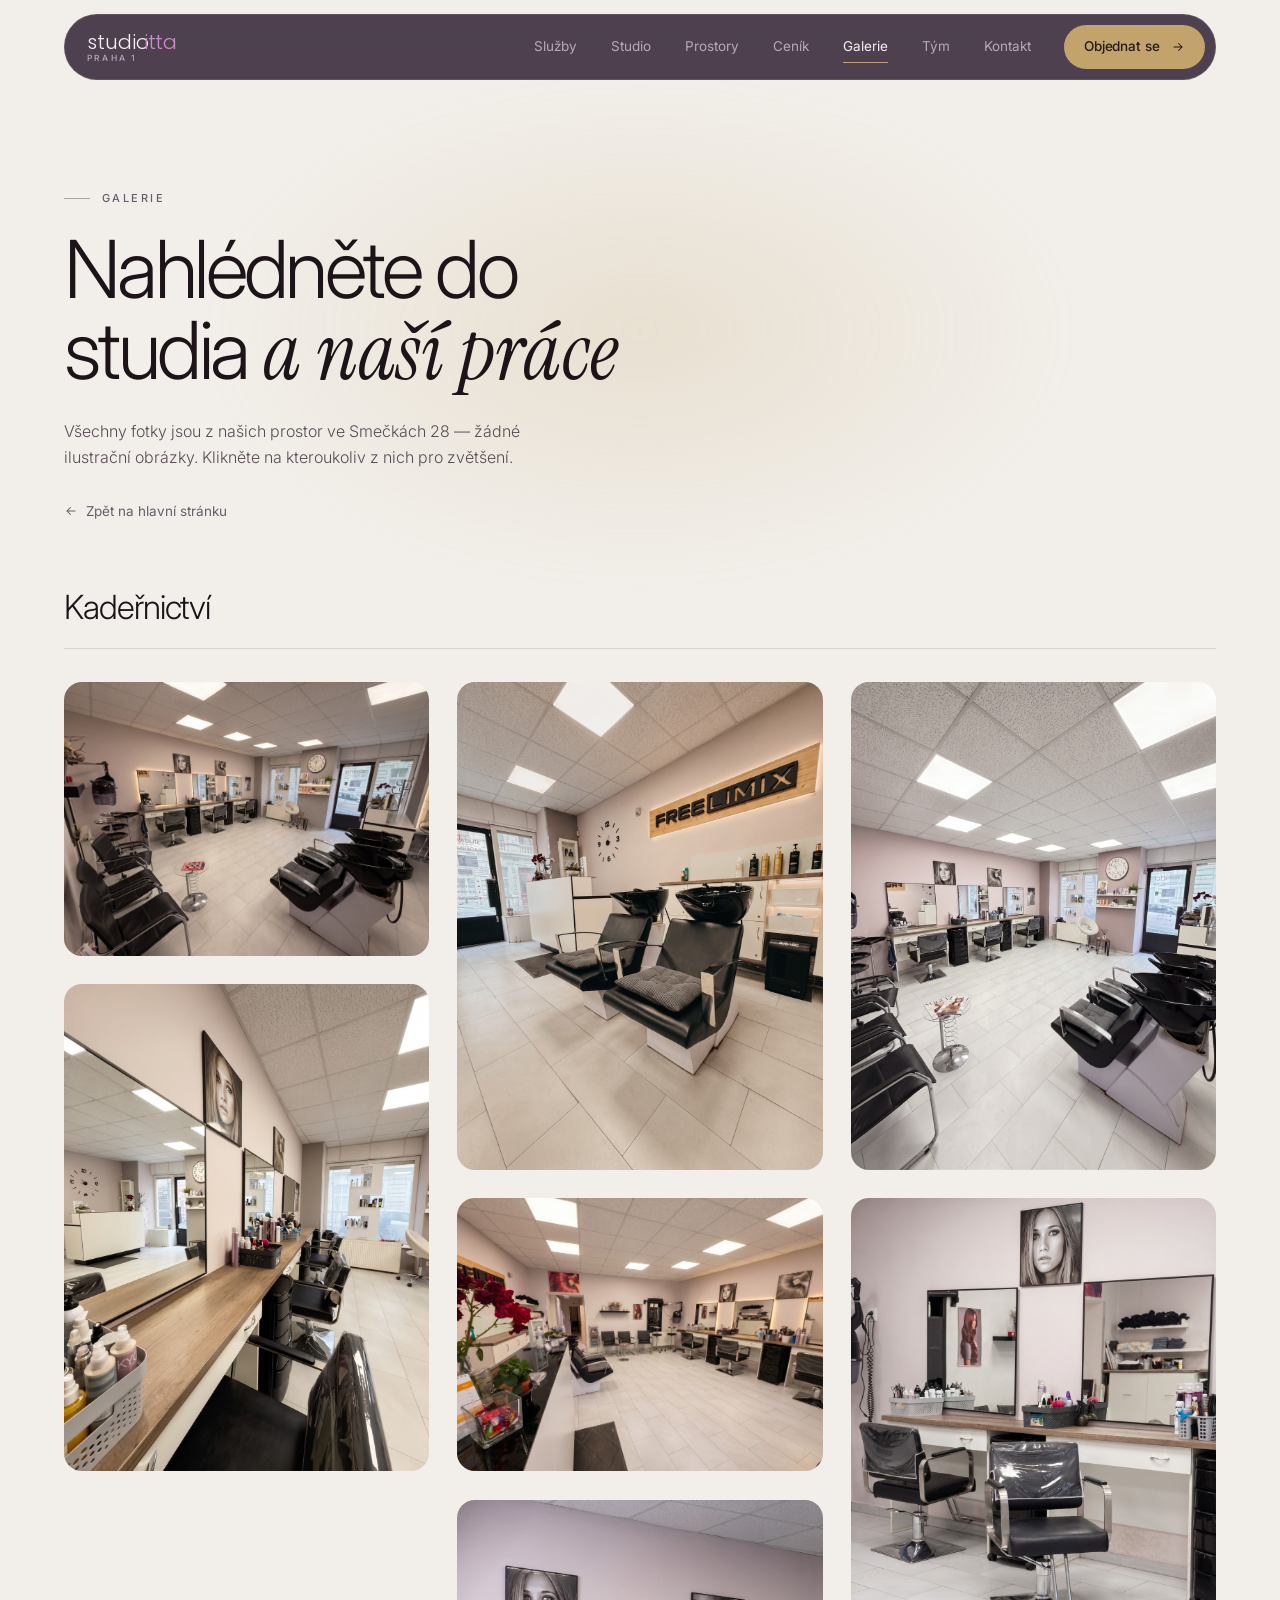
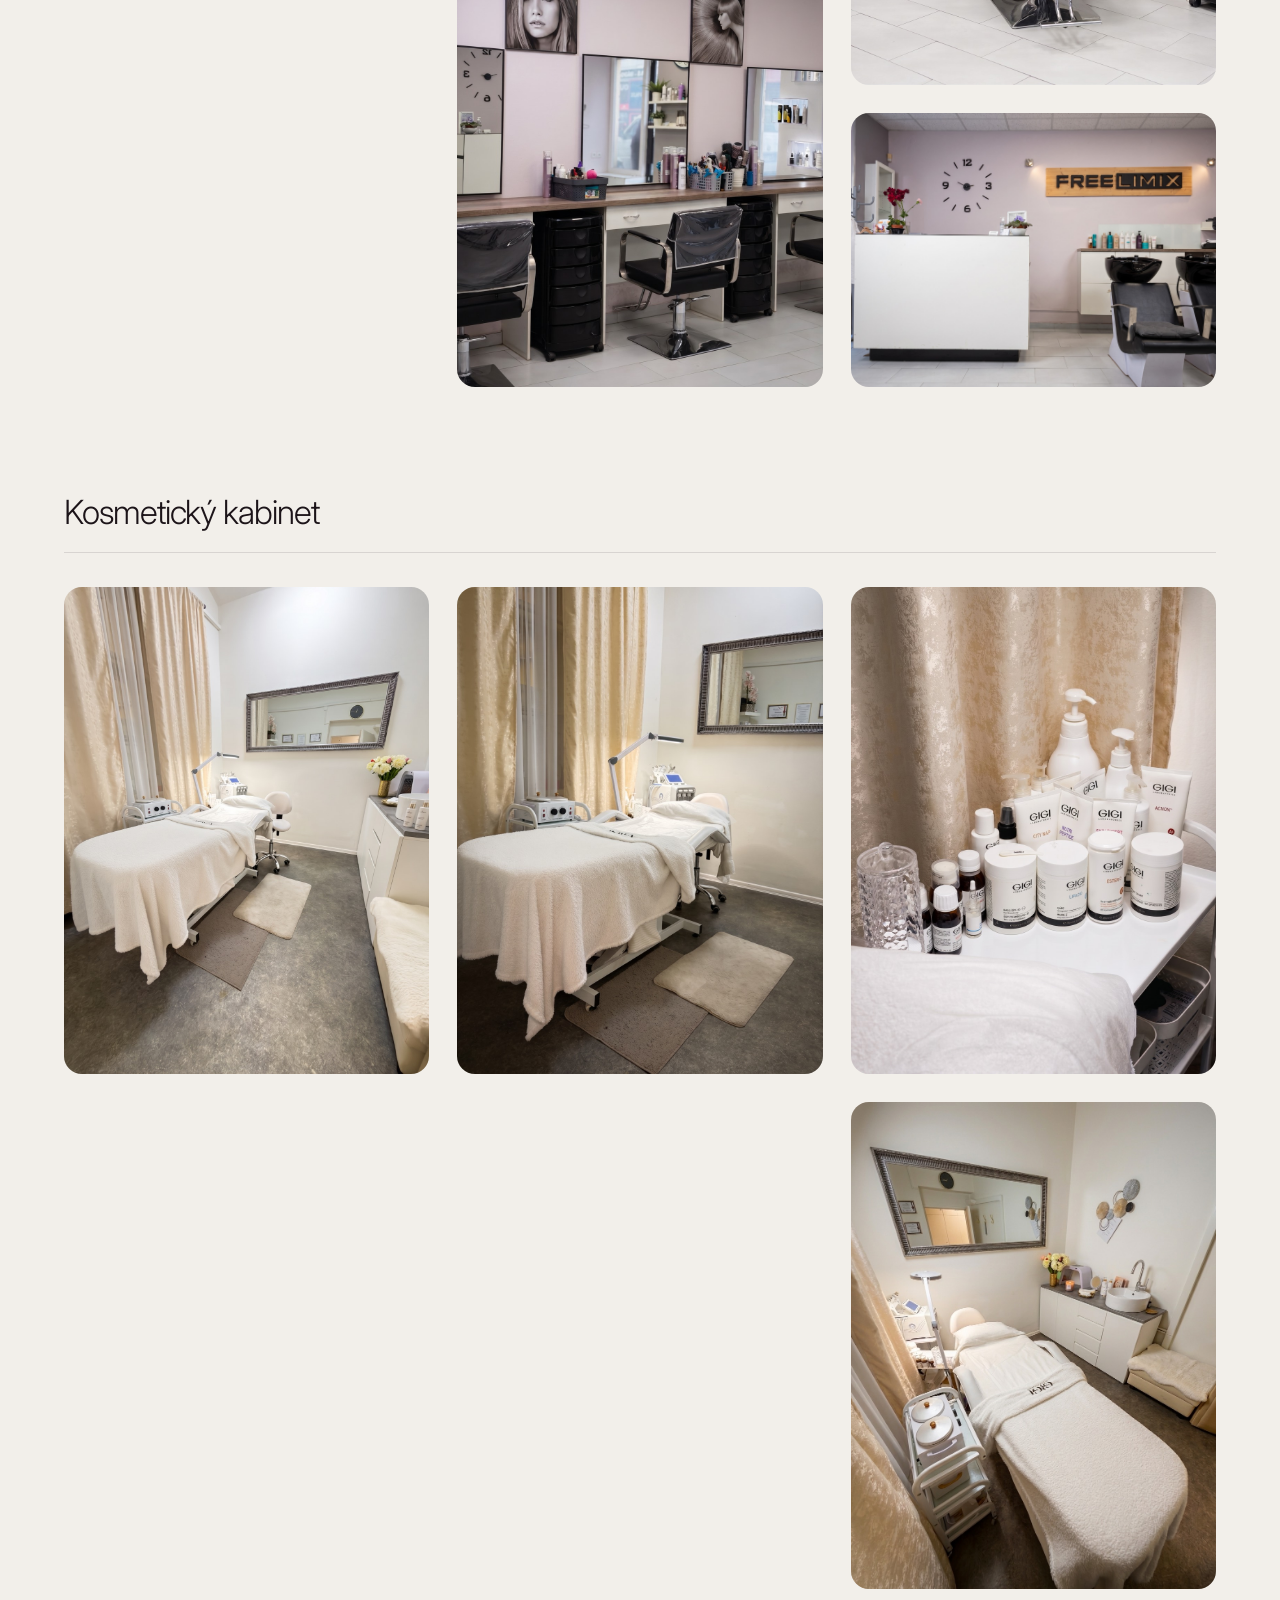
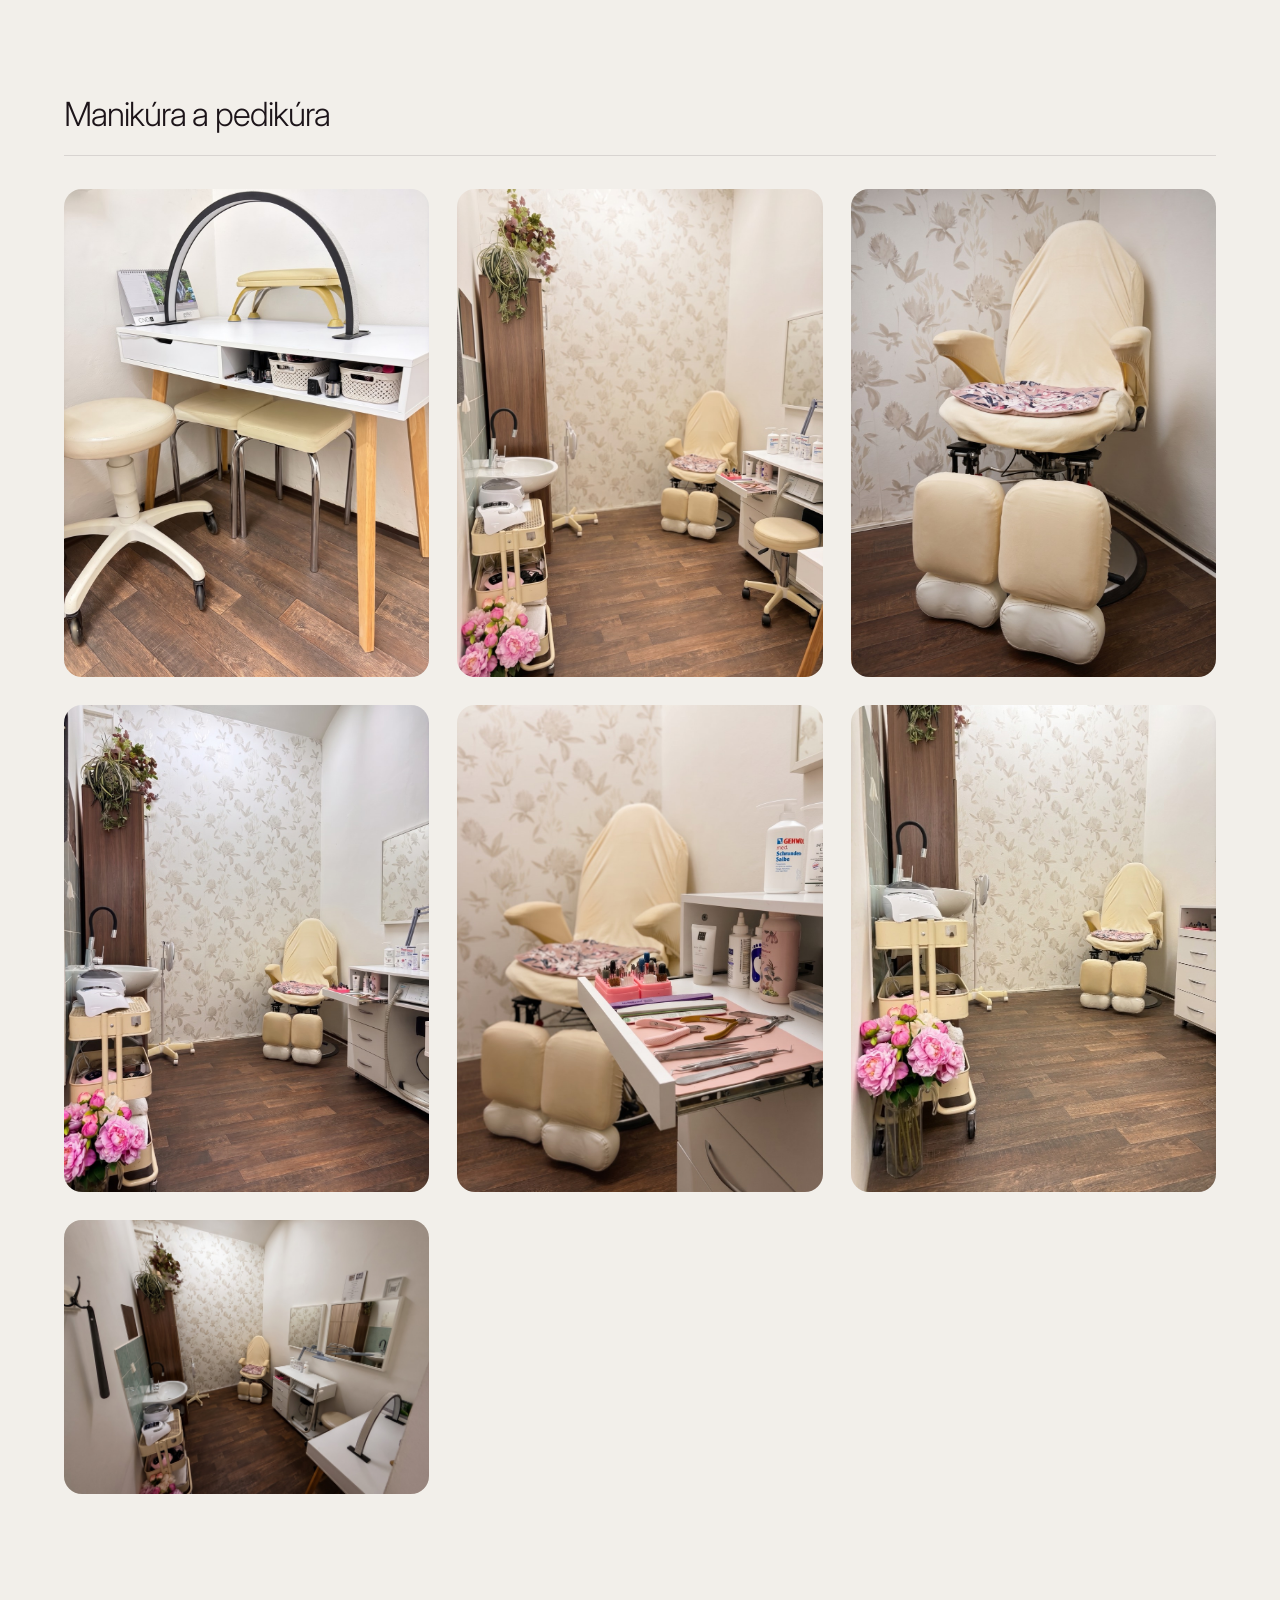
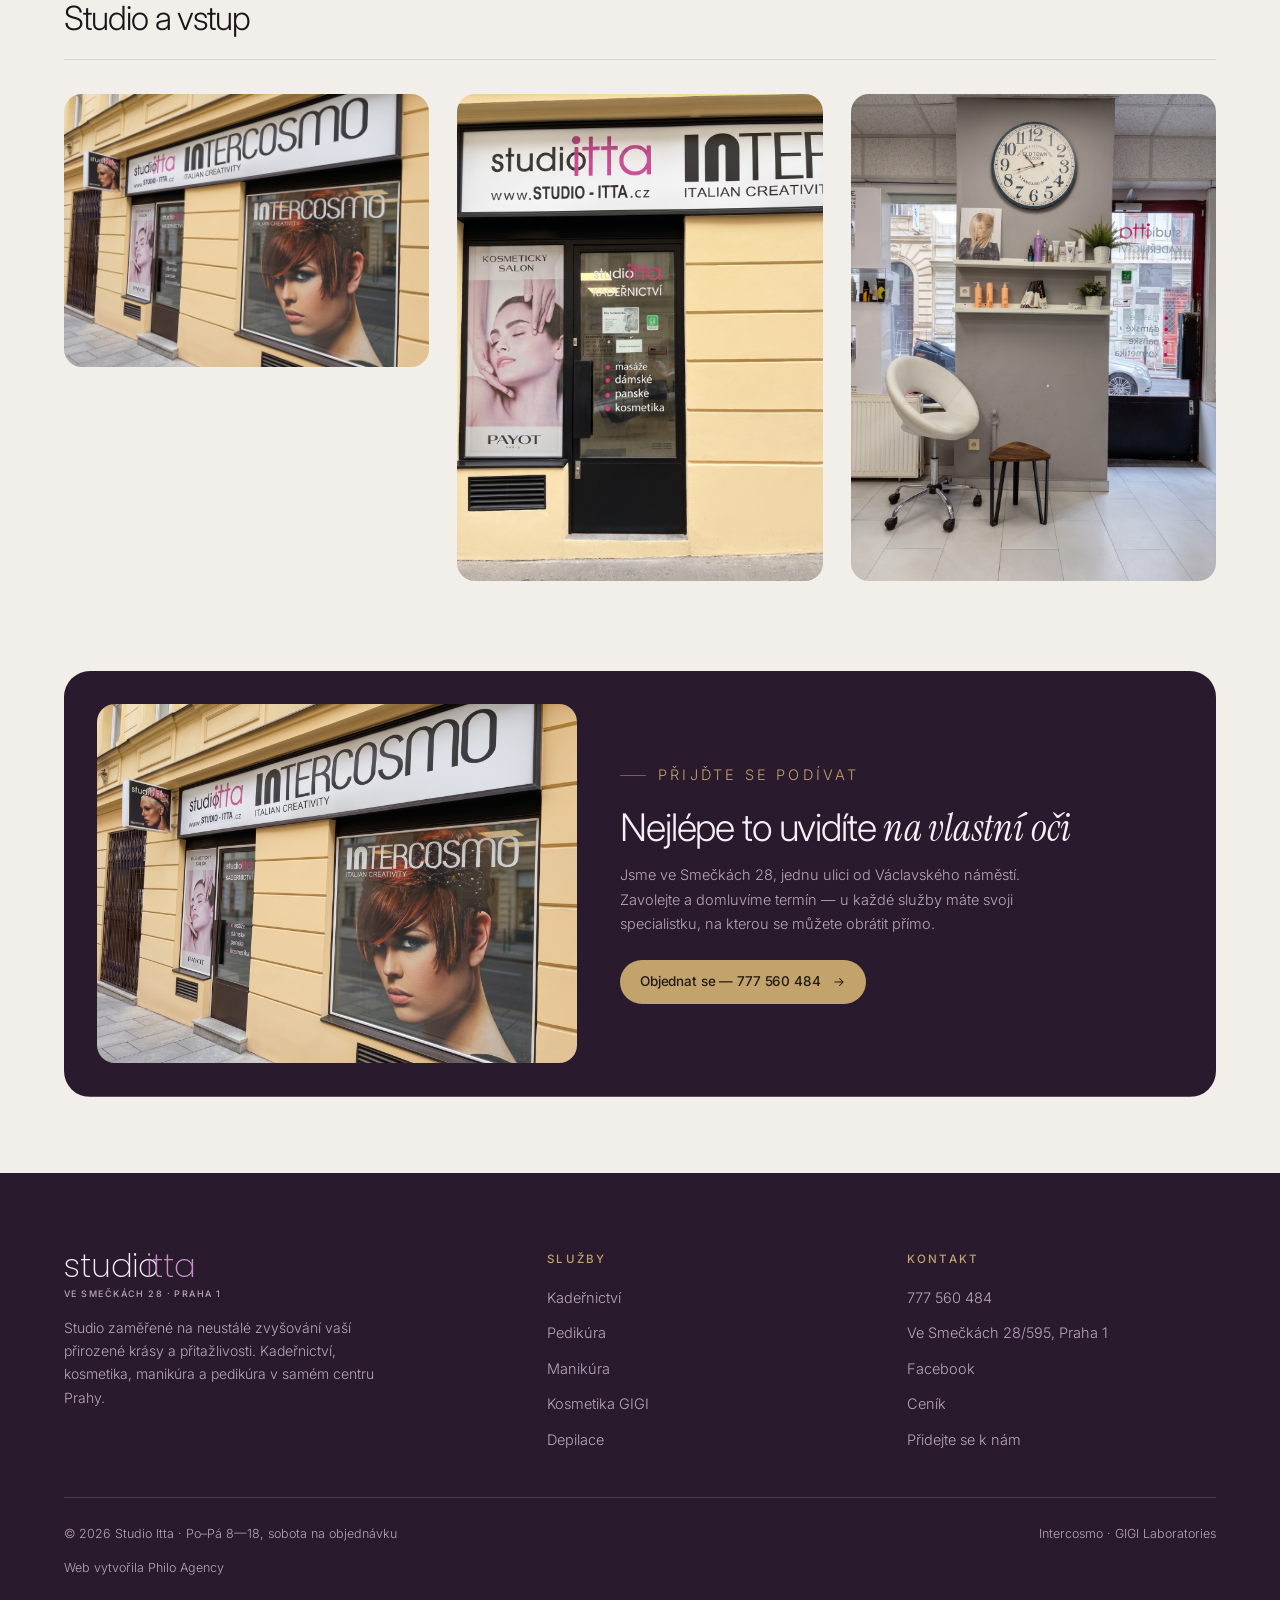
==== galerie.html @ 0d387724 "Odebrat fotku pedikérského křesla z kosmetiky a počty fotek v galerii Fotka studio-kosmetika-kout.jp" ====
<!DOCTYPE html>
<html lang="cs">
<head>
<meta charset="utf-8">
<meta name="viewport" content="width=device-width, initial-scale=1">
<title>Fotogalerie — Studio Itta, Ve Smečkách 28, Praha 1</title>
<meta name="description" content="Fotogalerie Studia Itta ve Smečkách 28 v Praze 1. Kadeřnictví, kosmetický kabinet, nehtové studio i vstup do salonu na skutečných fotkách z našich prostor.">
<meta name="theme-color" content="#2A1A2E">
<link rel="canonical" href="https://studio-itta.cz/galerie.html">
<link rel="icon" href="assets/favicon.svg" type="image/svg+xml">
<link rel="icon" href="assets/favicon-192.png" type="image/png" sizes="192x192">
<link rel="apple-touch-icon" href="assets/apple-touch-icon.png">

<!-- Open Graph -->
<meta property="og:type" content="website">
<meta property="og:locale" content="cs_CZ">
<meta property="og:title" content="Fotogalerie — Studio Itta">
<meta property="og:description" content="Nahlédněte do studia a naší práce. Kadeřnictví, kosmetika, nehtová péče — Ve Smečkách 28, Praha 1.">
<meta property="og:image" content="assets/studio-salon-celkovy-pohled.jpg">

<link rel="preconnect" href="https://fonts.googleapis.com">
<link rel="preconnect" href="https://fonts.gstatic.com" crossorigin>
<link href="https://fonts.googleapis.com/css2?family=Inter:wght@300;400;500;600&family=Instrument+Serif:ital@0;1&family=Poppins:wght@200;300;400&display=swap" rel="stylesheet">

<link rel="stylesheet" href="assets/site.css">
</head>

<body>
<a class="skip" href="#main">Přeskočit na obsah</a>

<!-- =========================== HEADER =========================== -->
<header class="header" id="header">
  <div class="header-inner">
    <a href="index.html" class="brand" aria-label="Studio Itta — domů">
      <span class="brand-lockup">
        <span>studio<b>itta</b></span>
        <small>Praha 1</small>
      </span>
    </a>

    <nav class="nav" aria-label="Hlavní navigace">
      <a href="index.html#sluzby">Služby</a>
      <a href="index.html#studio">Studio</a>
      <a href="index.html#prostory">Prostory</a>
      <a href="index.html#cenik">Ceník</a>
      <a href="galerie.html" class="active" aria-current="page">Galerie</a>
      <a href="index.html#tym">Tým</a>
      <a href="index.html#kontakt">Kontakt</a>
    </nav>

    <div class="header-cta">
      <a href="tel:+420777560484" class="btn btn-gold btn-sm">
        Objednat se
        <svg width="14" height="14" viewBox="0 0 24 24" fill="none" stroke="currentColor" stroke-width="1.8" stroke-linecap="round" stroke-linejoin="round" aria-hidden="true"><path d="M5 12h14M13 6l6 6-6 6"/></svg>
      </a>
      <button class="burger" id="burger" aria-label="Otevřít menu" aria-expanded="false" aria-controls="drawer">
        <span></span><span></span>
      </button>
    </div>
  </div>
</header>

<div class="drawer" id="drawer" role="dialog" aria-modal="true" aria-label="Menu">
  <a href="index.html#sluzby">Služby</a>
  <a href="index.html#studio">Studio</a>
  <a href="index.html#prostory">Prostory</a>
  <a href="index.html#cenik">Ceník</a>
  <a href="galerie.html" aria-current="page">Galerie</a>
  <a href="index.html#tym">Tým</a>
  <a href="index.html#kontakt">Kontakt</a>
  <div class="drawer-foot">
    <a href="tel:+420777560484" class="btn btn-gold btn-sm">777 560 484</a>
    <a href="https://www.google.cz/maps/place/Studio+Itta/@50.0794354,14.424809,17z" target="_blank" rel="noopener" class="btn btn-ghost-deep btn-sm">Ve Smečkách 28</a>
  </div>
</div>

<main id="main">
<span id="top"></span>

<!-- =========================== ÚVOD STRÁNKY =========================== -->
<section class="pagehead">
  <div class="hero-glow" aria-hidden="true"></div>
  <div class="wrap">
    <p class="eyebrow fade-up" style="--d:.1s">Galerie</p>
    <h1 class="fade-up" style="--d:.18s">Nahlédněte do studia <em class="serif">a naší práce</em></h1>
    <p class="lead fade-up" style="--d:.28s">
      Všechny fotky jsou z našich prostor ve Smečkách 28 — žádné ilustrační obrázky.
      Klikněte na kteroukoliv z nich pro zvětšení.
    </p>
    <a href="index.html" class="pagehead-back fade-up" style="--d:.36s">
      <svg width="14" height="14" viewBox="0 0 24 24" fill="none" stroke="currentColor" stroke-width="1.8" stroke-linecap="round" stroke-linejoin="round" aria-hidden="true"><path d="M19 12H5M11 18l-6-6 6-6"/></svg>
      Zpět na hlavní stránku
    </a>
  </div>
</section>

<!-- =========================== KADEŘNICTVÍ =========================== -->
<section class="wall">
  <div class="wrap">
    <div class="wall-head r">
      <h2>Kadeřnictví</h2>
    </div>

    <div class="wall-grid">
      <figure class="shot r" role="button" tabindex="0">
        <img src="assets/studio-salon-celkovy-pohled.jpg" width="1900" height="1424" loading="lazy"
             alt="Kadeřnický salon Studia Itta — stanoviště se zrcadly, mycí boxy a prosklený vstup do ulice">
        <span class="zoom" aria-hidden="true"><svg width="14" height="14" viewBox="0 0 24 24" fill="none" stroke="currentColor" stroke-width="2" stroke-linecap="round"><path d="M15 3h6v6M9 21H3v-6M21 3l-7 7M3 21l7-7"/></svg></span>
        <figcaption>Salon v celkovém pohledu</figcaption>
      </figure>

      <figure class="shot r" style="--d:.04s" role="button" tabindex="0">
        <img src="assets/studio-kadernictvi-zrcadla.jpg" width="1049" height="1400" loading="lazy"
             alt="Dlouhý dřevěný pult kadeřnictví se zrcadly a stylingovými produkty">
        <span class="zoom" aria-hidden="true"><svg width="14" height="14" viewBox="0 0 24 24" fill="none" stroke="currentColor" stroke-width="2" stroke-linecap="round"><path d="M15 3h6v6M9 21H3v-6M21 3l-7 7M3 21l7-7"/></svg></span>
        <figcaption>Pult se zrcadly</figcaption>
      </figure>

      <figure class="shot r" style="--d:.08s" role="button" tabindex="0">
        <img src="assets/studio-myci-boxy-freelimix.jpg" width="1049" height="1400" loading="lazy"
             alt="Mycí boxy v kadeřnictví pod dřevěným nápisem FreeLimix">
        <span class="zoom" aria-hidden="true"><svg width="14" height="14" viewBox="0 0 24 24" fill="none" stroke="currentColor" stroke-width="2" stroke-linecap="round"><path d="M15 3h6v6M9 21H3v-6M21 3l-7 7M3 21l7-7"/></svg></span>
        <figcaption>Mycí boxy</figcaption>
      </figure>

      <figure class="shot r" role="button" tabindex="0">
        <img src="assets/studio-kadernictvi-panorama.jpg" width="1800" height="1349" loading="lazy"
             alt="Kadeřnický salon Studia Itta v celkovém pohledu, s mycími boxy a stanovišti">
        <span class="zoom" aria-hidden="true"><svg width="14" height="14" viewBox="0 0 24 24" fill="none" stroke="currentColor" stroke-width="2" stroke-linecap="round"><path d="M15 3h6v6M9 21H3v-6M21 3l-7 7M3 21l7-7"/></svg></span>
        <figcaption>Salon od vstupu</figcaption>
      </figure>

      <figure class="shot r" style="--d:.04s" role="button" tabindex="0">
        <img src="assets/studio-kadernictvi-stanoviste.jpg" width="1049" height="1400" loading="lazy"
             alt="Kadeřnická stanoviště se zrcadly a vozíky na pomůcky">
        <span class="zoom" aria-hidden="true"><svg width="14" height="14" viewBox="0 0 24 24" fill="none" stroke="currentColor" stroke-width="2" stroke-linecap="round"><path d="M15 3h6v6M9 21H3v-6M21 3l-7 7M3 21l7-7"/></svg></span>
        <figcaption>Stanoviště</figcaption>
      </figure>

      <figure class="shot r" style="--d:.08s" role="button" tabindex="0">
        <img src="assets/studio-kadernictvi-interier.jpg" width="1049" height="1400" loading="lazy"
             alt="Kadeřnická část Studia Itta — řada stanovišť se zrcadly a mycí boxy u okna do ulice">
        <span class="zoom" aria-hidden="true"><svg width="14" height="14" viewBox="0 0 24 24" fill="none" stroke="currentColor" stroke-width="2" stroke-linecap="round"><path d="M15 3h6v6M9 21H3v-6M21 3l-7 7M3 21l7-7"/></svg></span>
        <figcaption>Interiér kadeřnictví</figcaption>
      </figure>

      <figure class="shot r" role="button" tabindex="0">
        <img src="assets/studio-kadernictvi-kresla.jpg" width="1049" height="1400" loading="lazy"
             alt="Dvě kadeřnická křesla před zrcadly v salonu">
        <span class="zoom" aria-hidden="true"><svg width="14" height="14" viewBox="0 0 24 24" fill="none" stroke="currentColor" stroke-width="2" stroke-linecap="round"><path d="M15 3h6v6M9 21H3v-6M21 3l-7 7M3 21l7-7"/></svg></span>
        <figcaption>Křesla u zrcadel</figcaption>
      </figure>

      <figure class="shot r" style="--d:.04s" role="button" tabindex="0">
        <img src="assets/studio-recepce-freelimix.jpg" width="1600" height="1199" loading="lazy"
             alt="Recepce Studia Itta s nástěnnými hodinami, nápisem FreeLimix a mycími boxy">
        <span class="zoom" aria-hidden="true"><svg width="14" height="14" viewBox="0 0 24 24" fill="none" stroke="currentColor" stroke-width="2" stroke-linecap="round"><path d="M15 3h6v6M9 21H3v-6M21 3l-7 7M3 21l7-7"/></svg></span>
        <figcaption>Recepce a mycí boxy</figcaption>
      </figure>
    </div>
  </div>
</section>

<!-- =========================== KOSMETIKA =========================== -->
<section class="wall">
  <div class="wrap">
    <div class="wall-head r">
      <h2>Kosmetický kabinet</h2>
    </div>

    <div class="wall-grid">
      <figure class="shot r" role="button" tabindex="0">
        <img src="assets/studio-kosmetika-kabinet-zrcadlo.jpg" width="1124" height="1500" loading="lazy"
             alt="Kosmetický kabinet Studia Itta — ošetřovací lehátko, lupa s osvětlením a zdobené zrcadlo">
        <span class="zoom" aria-hidden="true"><svg width="14" height="14" viewBox="0 0 24 24" fill="none" stroke="currentColor" stroke-width="2" stroke-linecap="round"><path d="M15 3h6v6M9 21H3v-6M21 3l-7 7M3 21l7-7"/></svg></span>
        <figcaption>Ošetřovna se zrcadlem</figcaption>
      </figure>

      <figure class="shot r" style="--d:.04s" role="button" tabindex="0">
        <img src="assets/studio-kosmetika-pristroj.jpg" width="1049" height="1400" loading="lazy"
             alt="Kosmetický kabinet Studia Itta s ošetřovacím lehátkem, lupou a přístrojem pro ošetření pleti">
        <span class="zoom" aria-hidden="true"><svg width="14" height="14" viewBox="0 0 24 24" fill="none" stroke="currentColor" stroke-width="2" stroke-linecap="round"><path d="M15 3h6v6M9 21H3v-6M21 3l-7 7M3 21l7-7"/></svg></span>
        <figcaption>Přístrojové ošetření</figcaption>
      </figure>

      <figure class="shot r" style="--d:.08s" role="button" tabindex="0">
        <img src="assets/studio-gigi-produkty.jpg" width="1049" height="1400" loading="lazy"
             alt="Řada přípravků izraelské kosmetiky GIGI připravená u lehátka">
        <span class="zoom" aria-hidden="true"><svg width="14" height="14" viewBox="0 0 24 24" fill="none" stroke="currentColor" stroke-width="2" stroke-linecap="round"><path d="M15 3h6v6M9 21H3v-6M21 3l-7 7M3 21l7-7"/></svg></span>
        <figcaption>Kosmetika GIGI</figcaption>
      </figure>

      <figure class="shot r" role="button" tabindex="0">
        <img src="assets/studio-kosmetika-lehatko.jpg" width="896" height="1195" loading="lazy"
             alt="Ošetřovna s kosmetickým lehátkem, zrcadlem a přístrojovým vozíkem">
        <span class="zoom" aria-hidden="true"><svg width="14" height="14" viewBox="0 0 24 24" fill="none" stroke="currentColor" stroke-width="2" stroke-linecap="round"><path d="M15 3h6v6M9 21H3v-6M21 3l-7 7M3 21l7-7"/></svg></span>
        <figcaption>Lehátko a vozík</figcaption>
      </figure>
    </div>
  </div>
</section>

<!-- =========================== MANIKÚRA A PEDIKÚRA =========================== -->
<section class="wall">
  <div class="wrap">
    <div class="wall-head r">
      <h2>Manikúra a pedikúra</h2>
    </div>

    <div class="wall-grid">
      <figure class="shot r" role="button" tabindex="0">
        <img src="assets/studio-manikura-stul.jpg" width="1049" height="1400" loading="lazy"
             alt="Manikúrní stolek Studia Itta s obloukovou lampou a stoličkou">
        <span class="zoom" aria-hidden="true"><svg width="14" height="14" viewBox="0 0 24 24" fill="none" stroke="currentColor" stroke-width="2" stroke-linecap="round"><path d="M15 3h6v6M9 21H3v-6M21 3l-7 7M3 21l7-7"/></svg></span>
        <figcaption>Manikúrní stolek</figcaption>
      </figure>

      <figure class="shot r" style="--d:.04s" role="button" tabindex="0">
        <img src="assets/studio-pedikura-mistnost.jpg" width="1049" height="1400" loading="lazy"
             alt="Kabinet pro pedikúru s polohovacím křeslem, vozíkem a kyticí pivoněk">
        <span class="zoom" aria-hidden="true"><svg width="14" height="14" viewBox="0 0 24 24" fill="none" stroke="currentColor" stroke-width="2" stroke-linecap="round"><path d="M15 3h6v6M9 21H3v-6M21 3l-7 7M3 21l7-7"/></svg></span>
        <figcaption>Kabinet pedikúry</figcaption>
      </figure>

      <figure class="shot r" style="--d:.08s" role="button" tabindex="0">
        <img src="assets/studio-pedikura-panorama.jpg" width="1600" height="1199" loading="lazy"
             alt="Celkový pohled do kabinetu pedikúry Studia Itta">
        <span class="zoom" aria-hidden="true"><svg width="14" height="14" viewBox="0 0 24 24" fill="none" stroke="currentColor" stroke-width="2" stroke-linecap="round"><path d="M15 3h6v6M9 21H3v-6M21 3l-7 7M3 21l7-7"/></svg></span>
        <figcaption>Celkový pohled</figcaption>
      </figure>

      <figure class="shot r" role="button" tabindex="0">
        <img src="assets/studio-pedikura-kabinet.jpg" width="1049" height="1400" loading="lazy"
             alt="Kabinet pro pedikúru ve Studiu Itta s polohovacím křeslem, umyvadlem a květinovou tapetou">
        <span class="zoom" aria-hidden="true"><svg width="14" height="14" viewBox="0 0 24 24" fill="none" stroke="currentColor" stroke-width="2" stroke-linecap="round"><path d="M15 3h6v6M9 21H3v-6M21 3l-7 7M3 21l7-7"/></svg></span>
        <figcaption>Křeslo a umyvadlo</figcaption>
      </figure>

      <figure class="shot r" style="--d:.04s" role="button" tabindex="0">
        <img src="assets/studio-pedikura-nastroje.jpg" width="1049" height="1400" loading="lazy"
             alt="Otevřená zásuvka s nástroji pro pedikúru a přípravky Gehwol">
        <span class="zoom" aria-hidden="true"><svg width="14" height="14" viewBox="0 0 24 24" fill="none" stroke="currentColor" stroke-width="2" stroke-linecap="round"><path d="M15 3h6v6M9 21H3v-6M21 3l-7 7M3 21l7-7"/></svg></span>
        <figcaption>Nástroje a přípravky</figcaption>
      </figure>

      <figure class="shot r" style="--d:.08s" role="button" tabindex="0">
        <img src="assets/studio-pedikura-kreslo.jpg" width="1049" height="1400" loading="lazy"
             alt="Detail polohovacího pedikérského křesla s opěrkami nohou">
        <span class="zoom" aria-hidden="true"><svg width="14" height="14" viewBox="0 0 24 24" fill="none" stroke="currentColor" stroke-width="2" stroke-linecap="round"><path d="M15 3h6v6M9 21H3v-6M21 3l-7 7M3 21l7-7"/></svg></span>
        <figcaption>Pedikérské křeslo</figcaption>
      </figure>

      <figure class="shot r" role="button" tabindex="0">
        <img src="assets/studio-pedikura-kout.jpg" width="896" height="1195" loading="lazy"
             alt="Pedikérský kout s křeslem, vozíkem a kyticí pivoněk">
        <span class="zoom" aria-hidden="true"><svg width="14" height="14" viewBox="0 0 24 24" fill="none" stroke="currentColor" stroke-width="2" stroke-linecap="round"><path d="M15 3h6v6M9 21H3v-6M21 3l-7 7M3 21l7-7"/></svg></span>
        <figcaption>Pedikérský kout</figcaption>
      </figure>
    </div>
  </div>
</section>

<!-- =========================== STUDIO A VSTUP =========================== -->
<section class="wall">
  <div class="wrap">
    <div class="wall-head r">
      <h2>Studio a vstup</h2>
    </div>

    <div class="wall-grid">
      <figure class="shot r" role="button" tabindex="0">
        <img src="assets/studio-vyloha-intercosmo.jpg" width="1600" height="1199" loading="lazy"
             alt="Výloha Studia Itta ve Smečkách 28 s nápisem studio itta a logem Intercosmo">
        <span class="zoom" aria-hidden="true"><svg width="14" height="14" viewBox="0 0 24 24" fill="none" stroke="currentColor" stroke-width="2" stroke-linecap="round"><path d="M15 3h6v6M9 21H3v-6M21 3l-7 7M3 21l7-7"/></svg></span>
        <figcaption>Výloha ve Smečkách 28</figcaption>
      </figure>

      <figure class="shot r" style="--d:.04s" role="button" tabindex="0">
        <img src="assets/studio-vchod-payot.jpg" width="1049" height="1400" loading="lazy"
             alt="Vstupní dveře Studia Itta ve Smečkách 28 s nápisem kosmetický salon a kadeřnictví">
        <span class="zoom" aria-hidden="true"><svg width="14" height="14" viewBox="0 0 24 24" fill="none" stroke="currentColor" stroke-width="2" stroke-linecap="round"><path d="M15 3h6v6M9 21H3v-6M21 3l-7 7M3 21l7-7"/></svg></span>
        <figcaption>Vstup do studia</figcaption>
      </figure>

      <figure class="shot r" style="--d:.08s" role="button" tabindex="0">
        <img src="assets/studio-recepce-detail.jpg" width="1049" height="1400" loading="lazy"
             alt="Recepční pult Studia Itta s hodinami, poličkou s vlasovými produkty a výhledem do ulice">
        <span class="zoom" aria-hidden="true"><svg width="14" height="14" viewBox="0 0 24 24" fill="none" stroke="currentColor" stroke-width="2" stroke-linecap="round"><path d="M15 3h6v6M9 21H3v-6M21 3l-7 7M3 21l7-7"/></svg></span>
        <figcaption>Recepce</figcaption>
      </figure>

   </div>
  </div>
</section>

<!-- =========================== VÝZVA =========================== -->
<section class="giftcard">
  <div class="wrap">
    <div class="voucher r-clip">
      <div class="voucher-media">
        <img src="assets/studio-vyloha-intercosmo.jpg" width="1600" height="1199" loading="lazy"
             alt="Výloha Studia Itta ve Smečkách 28 v Praze 1">
      </div>
      <div class="voucher-copy">
        <p class="eyebrow on-deep">Přijďte se podívat</p>
        <h3>Nejlépe to uvidíte <em class="serif">na vlastní oči</em></h3>
        <p>
          Jsme ve Smečkách 28, jednu ulici od Václavského náměstí. Zavolejte a domluvíme
          termín — u každé služby máte svoji specialistku, na kterou se můžete obrátit přímo.
        </p>
        <a href="tel:+420777560484" class="btn btn-gold btn-sm">
          Objednat se — 777 560 484
          <svg width="14" height="14" viewBox="0 0 24 24" fill="none" stroke="currentColor" stroke-width="1.8" stroke-linecap="round" stroke-linejoin="round" aria-hidden="true"><path d="M5 12h14M13 6l6 6-6 6"/></svg>
        </a>
      </div>
    </div>
  </div>
</section>

</main>

<!-- =========================== FOOTER =========================== -->
<footer class="footer">
  <div class="wrap">
    <div class="footer-top">
      <div>
        <span class="brand brand-lockup">
          <span>studio<b>itta</b></span>
          <small>Ve Smečkách 28 · Praha 1</small>
        </span>
        <p class="footer-blurb">
          Studio zaměřené na neustálé zvyšování vaší přirozené krásy a přitažlivosti.
          Kadeřnictví, kosmetika, manikúra a pedikúra v samém centru Prahy.
        </p>
      </div>

      <div>
        <h4>Služby</h4>
        <ul>
          <li><a href="index.html#sluzby">Kadeřnictví</a></li>
          <li><a href="index.html#sluzby">Pedikúra</a></li>
          <li><a href="index.html#sluzby">Manikúra</a></li>
          <li><a href="index.html#sluzby">Kosmetika GIGI</a></li>
          <li><a href="index.html#sluzby">Depilace</a></li>
        </ul>
      </div>

      <div>
        <h4>Kontakt</h4>
        <ul>
          <li><a href="tel:+420777560484">777 560 484</a></li>
          <li><a href="https://www.google.cz/maps/place/Studio+Itta/@50.0794354,14.424809,17z" target="_blank" rel="noopener">Ve Smečkách 28/595, Praha 1</a></li>
          <li><a href="https://www.facebook.com/people/Studio-Itta-Praha1/100042617026255/" target="_blank" rel="noopener">Facebook</a></li>
          <li><a href="index.html#cenik">Ceník</a></li>
          <li><a href="index.html#kontakt">Přidejte se k nám</a></li>
        </ul>
      </div>
    </div>

    <div class="footer-bottom">
      <span>© <span id="year">2026</span> Studio Itta · Po–Pá 8—18, sobota na objednávku</span>
      <span>Intercosmo · GIGI Laboratories</span>
    </div>

    <p class="footer-credit">
      Web vytvořila <a href="https://philoagency.com/" rel="noopener">Philo Agency</a>
    </p>
  </div>
</footer>

<a href="#top" class="totop" id="totop" aria-label="Zpět nahoru">
  <svg width="17" height="17" viewBox="0 0 24 24" fill="none" stroke="currentColor" stroke-width="1.8" stroke-linecap="round" stroke-linejoin="round" aria-hidden="true"><path d="M12 19V5M5 12l7-7 7 7"/></svg>
</a>

<!-- =========================== LIGHTBOX =========================== -->
<div class="lb" id="lightbox" role="dialog" aria-modal="true" aria-label="Zvětšená fotografie" hidden>
  <button class="lb-close" id="lbClose" type="button" aria-label="Zavřít">
    <svg width="18" height="18" viewBox="0 0 24 24" fill="none" stroke="currentColor" stroke-width="1.8" stroke-linecap="round" aria-hidden="true"><path d="M18 6L6 18M6 6l12 12"/></svg>
  </button>
  <div class="lb-stage">
    <button class="lb-btn lb-prev" id="lbPrev" type="button" aria-label="Předchozí fotografie">
      <svg width="20" height="20" viewBox="0 0 24 24" fill="none" stroke="currentColor" stroke-width="1.8" stroke-linecap="round" stroke-linejoin="round" aria-hidden="true"><path d="M15 18l-6-6 6-6"/></svg>
    </button>
    <img id="lbImg" src="" alt="">
    <p class="lb-cap"><b id="lbCap"></b> <span id="lbPos"></span></p>
    <button class="lb-btn lb-next" id="lbNext" type="button" aria-label="Další fotografie">
      <svg width="20" height="20" viewBox="0 0 24 24" fill="none" stroke="currentColor" stroke-width="1.8" stroke-linecap="round" stroke-linejoin="round" aria-hidden="true"><path d="M9 18l6-6-6-6"/></svg>
    </button>
  </div>
</div>

<script src="assets/site.js" defer></script>
<script src="assets/galerie.js" defer></script>

<!-- strukturovaná data pro vyhledávače -->
<script type="application/ld+json">
{
  "@context": "https://schema.org",
  "@type": "ImageGallery",
  "name": "Fotogalerie Studia Itta",
  "description": "Fotografie prostor Studia Itta ve Smečkách 28 v Praze 1 — kadeřnictví, kosmetický kabinet, nehtové studio a vstup do salonu.",
  "url": "https://studio-itta.cz/galerie.html",
  "isPartOf": {
    "@type": "WebSite",
    "@id": "https://studio-itta.cz/#website",
    "name": "Studio Itta",
    "url": "https://studio-itta.cz/",
    "inLanguage": "cs-CZ",
    "creator": {
      "@type": "Organization",
      "@id": "https://philoagency.com/#organization",
      "name": "Philo Agency",
      "url": "https://philoagency.com/"
    }
  }
}
</script>

</body>
</html>
---- assets/site.css ----
/* ============================================================================
   STUDIO ITTA — design tokens
   Palette is derived from the studio's own purple wordmark: a deep plum for
   dark surfaces, warm bone paper, champagne gold as the single metallic accent.
   Change the six values below to re-skin the entire site.
   ========================================================================= */
:root{
  --bg:            #F2EFEA;   /* warm bone — page background   */
  --bg-alt:        #E8E1D8;   /* deeper bone — alternate bands */
  --surface:       #FCFBF9;   /* cards                          */
  --deep:          #2A1A2E;   /* deep plum — dark sections      */
  --deep-2:        #3C2742;   /* lifted plum — dark cards       */
  --brand:         #8B4B8C;   /* Studio Itta purple             */
  --brand-lite:    #C58FC7;   /* logotyp na tmavém podkladu     */
  --gold:          #C2A36B;   /* champagne accent               */

  --ink:           #1C1419;   /* primary text                   */
  --ink-2:         #584C54;   /* secondary text on light        */
  --ink-3:         #675C6A;   /* tertiary / labels (AA na bone) */
  --on-deep:       #F5F0F3;   /* primary text on deep plum      */
  --on-deep-2:     #B9A7BC;   /* secondary text on deep plum    */
  --line:          rgba(28,20,25,.12);
  --line-deep:     rgba(245,240,243,.16);

  /* type */
  --sans: 'Inter', -apple-system, BlinkMacSystemFont, 'Segoe UI', Roboto, sans-serif;
  --serif: 'Instrument Serif', 'Iowan Old Style', Georgia, serif;
  /* geometrický grotesk pro logotyp — odpovídá originálu studio itta */
  --display: 'Poppins', 'Century Gothic', 'Futura', var(--sans);

  /* motion — house curves */
  --e-out: cubic-bezier(.16,1,.3,1);
  --e-ui:  cubic-bezier(.4,0,.2,1);

  /* rhythm */
  --gap: clamp(18px, 2.2vw, 30px);
  --pad: clamp(20px, 5vw, 64px);
  --section: clamp(52px, 6vw, 92px);   /* svislý rytmus sekcí */
  --radius: 18px;
  --radius-lg: 26px;
}

/* ---------- reset ---------- */
*,*::before,*::after{box-sizing:border-box}
html{-webkit-text-size-adjust:100%;scroll-behavior:smooth}
body{
  margin:0;background:var(--bg);color:var(--ink);
  font-family:var(--sans);font-weight:400;font-size:16px;line-height:1.6;
  -webkit-font-smoothing:antialiased;-moz-osx-font-smoothing:grayscale;
  overflow-x:hidden;
}
/* height:auto — jinak by se uplatnil height atribut a rozbil aspect-ratio */
img{max-width:100%;height:auto;display:block}
a{color:inherit;text-decoration:none;cursor:pointer}
button{font:inherit;color:inherit;background:none;border:0;cursor:pointer}
h1,h2,h3,h4,p,figure,ul{margin:0;padding:0}
ul{list-style:none}
:focus-visible{outline:2px solid var(--brand);outline-offset:3px;border-radius:6px}
::selection{background:var(--brand);color:#fff}

.skip{position:absolute;left:-9999px;top:0;z-index:999;background:var(--deep);color:var(--on-deep);padding:12px 20px;border-radius:0 0 12px 0}
.skip:focus{left:0}

/* ---------- layout ---------- */
.wrap{width:100%;max-width:1280px;margin-inline:auto;padding-inline:var(--pad)}
.wrap-tight{width:100%;max-width:960px;margin-inline:auto;padding-inline:var(--pad)}
section{position:relative}

/* ---------- type ---------- */
.serif{font-family:var(--serif);font-style:italic;font-weight:400;letter-spacing:.005em}
.eyebrow{
  font-size:11px;letter-spacing:.22em;text-transform:uppercase;
  font-weight:500;color:var(--ink-3);display:flex;align-items:center;gap:12px;
}
.eyebrow::before{content:"";width:26px;height:1px;background:currentColor;opacity:.5;flex:none}
.eyebrow.on-deep{color:var(--gold)}

h1,.h1{
  font-size:clamp(38px,6.6vw,86px);line-height:1.04;letter-spacing:-.03em;
  font-weight:300;text-wrap:balance;
}
h2,.h2{
  font-size:clamp(30px,4.6vw,62px);line-height:1.08;letter-spacing:-.028em;
  font-weight:300;text-wrap:balance;
}
h3,.h3{font-size:clamp(19px,1.6vw,23px);line-height:1.25;letter-spacing:-.015em;font-weight:500}
.lead{font-size:clamp(15px,1.25vw,18px);line-height:1.65;color:var(--ink-2);max-width:56ch;font-weight:300}
.body-sm{font-size:14.5px;line-height:1.62;color:var(--ink-2);font-weight:300}
.num{font-variant-numeric:tabular-nums;font-feature-settings:"tnum"}

/* ---------- buttons ---------- */
.btn{
  display:inline-flex;align-items:center;gap:11px;
  padding:15px 26px;border-radius:100px;font-size:14.5px;font-weight:500;
  letter-spacing:-.01em;position:relative;
  /* --mx/--my nastavuje magnetický efekt v JS, --sc drží stisk */
  transform:translate3d(var(--mx,0px),var(--my,0px),0) scale(var(--sc,1));
  transition:transform .35s var(--e-out), background-color .3s var(--e-ui), color .3s var(--e-ui), border-color .3s var(--e-ui);
  will-change:transform;
}
.btn svg{flex:none;transition:transform .35s var(--e-out)}
.btn:hover svg{transform:translateX(4px)}
.btn:active{--sc:.975}

.btn-primary{background:var(--deep);color:var(--on-deep)}
.btn-primary:hover{background:var(--brand)}
.btn-gold{background:var(--gold);color:#231A14}
.btn-gold:hover{background:#D4B77F}
.btn-ghost{border:1px solid var(--line);color:var(--ink)}
.btn-ghost:hover{border-color:var(--ink);background:rgba(28,20,25,.04)}
.btn-ghost-deep{border:1px solid var(--line-deep);color:var(--on-deep)}
.btn-ghost-deep:hover{border-color:var(--gold);color:var(--gold)}
.btn-sm{padding:11px 20px;font-size:13.5px}

/* ============================ HEADER ==================================== */
.header{position:fixed;inset:14px 0 auto;z-index:100;pointer-events:none}
.header-inner{
  width:min(1180px,calc(100% - 2*var(--pad)));margin-inline:auto;
  display:flex;align-items:center;gap:18px;pointer-events:auto;
  padding:10px 10px 10px 22px;border-radius:100px;
  background:rgba(42,26,46,.82);
  -webkit-backdrop-filter:saturate(160%) blur(16px);backdrop-filter:saturate(160%) blur(16px);
  border:1px solid rgba(245,240,243,.10);
  transform:translateY(-120%);opacity:0;
  transition:transform .8s var(--e-out) .15s, opacity .8s var(--e-out) .15s, box-shadow .4s var(--e-ui), padding .4s var(--e-ui);
}
.header.ready .header-inner{transform:none;opacity:1}
.header.scrolled .header-inner{box-shadow:0 14px 44px -18px rgba(26,12,28,.6)}

.brand{
  display:flex;align-items:baseline;gap:1px;flex:none;
  font-family:var(--display);font-size:20px;font-weight:300;
  letter-spacing:-.005em;color:var(--on-deep);
}
/* „itta" nasedá na koncové „o" slova studio — v malé velikosti mírněji, ať zůstane čitelné */
.brand b{font-weight:300;color:var(--brand-lite);margin-left:-.24em}
.brand small{font-family:var(--sans);
  display:block;font-size:8.5px;letter-spacing:.26em;text-transform:uppercase;
  color:var(--on-deep-2);margin-top:2px;font-weight:500;
}
.brand-lockup{display:flex;flex-direction:column;line-height:1}

.nav{display:flex;align-items:center;gap:4px;margin-left:auto}
.nav a{
  padding:9px 15px;border-radius:100px;font-size:13.5px;font-weight:400;
  color:var(--on-deep-2);position:relative;
  transition:color .3s var(--e-ui), background-color .3s var(--e-ui);
}
.nav a:hover{color:var(--on-deep);background:rgba(245,240,243,.08)}
.nav a.active{color:var(--on-deep)}
.nav a.active::after{
  content:"";position:absolute;left:15px;right:15px;bottom:4px;height:1px;
  background:var(--gold);transform-origin:left;
  animation:underline .5s var(--e-out) both;
}
@keyframes underline{from{transform:scaleX(0)}to{transform:scaleX(1)}}

.header-cta{display:flex;align-items:center;gap:8px}
.burger{display:none;width:42px;height:42px;border-radius:100px;border:1px solid rgba(245,240,243,.16);align-items:center;justify-content:center;flex-direction:column;gap:5px}
.burger span{display:block;width:16px;height:1.5px;background:var(--on-deep);border-radius:2px;transition:transform .4s var(--e-out), opacity .25s var(--e-ui)}
.burger[aria-expanded="true"] span:first-child{transform:translateY(3.25px) rotate(45deg)}
.burger[aria-expanded="true"] span:last-child{transform:translateY(-3.25px) rotate(-45deg)}

/* mobile drawer */
.drawer{
  position:fixed;inset:0;z-index:99;background:var(--deep);
  display:flex;flex-direction:column;justify-content:center;gap:6px;
  padding:100px var(--pad) 40px;
  clip-path:inset(0 0 100% 0);
  transition:clip-path .7s var(--e-out);
  pointer-events:none;
}
.drawer.open{clip-path:inset(0 0 0 0);pointer-events:auto}
/* jen přímé odkazy menu — tlačítka v .drawer-foot si nesou vlastní styl */
.drawer > a{
  font-size:clamp(28px,8vw,42px);font-weight:300;letter-spacing:-.03em;color:var(--on-deep);
  padding:10px 0;border-bottom:1px solid var(--line-deep);
  opacity:0;transform:translateY(24px);
  transition:opacity .6s var(--e-out), transform .6s var(--e-out), color .3s var(--e-ui);
}
.drawer > a:hover{color:var(--gold)}
.drawer.open > a{opacity:1;transform:none}
.drawer-foot{margin-top:26px;display:flex;flex-wrap:wrap;gap:12px;opacity:0;transition:opacity .5s var(--e-out) .45s}
.drawer.open .drawer-foot{opacity:1}

/* ============================== HERO ==================================== */
.hero{
  min-height:100svh;display:flex;flex-direction:column;justify-content:center;
  padding:150px 0 0;position:relative;overflow:hidden;
}
.hero-rings{
  position:absolute;left:50%;top:44%;translate:-50% -50%;
  width:min(1500px,150vw);aspect-ratio:1;pointer-events:none;z-index:0;
}
.hero-rings i{
  position:absolute;inset:0;margin:auto;border-radius:50%;
  border:1px solid rgba(139,75,140,.13);
  animation:ringIn 1.8s var(--e-out) both;
}
.hero-rings i:nth-child(1){width:26%;height:26%;animation-delay:.1s}
.hero-rings i:nth-child(2){width:44%;height:44%;animation-delay:.2s}
.hero-rings i:nth-child(3){width:62%;height:62%;animation-delay:.3s}
.hero-rings i:nth-child(4){width:80%;height:80%;animation-delay:.4s}
.hero-rings i:nth-child(5){width:100%;height:100%;animation-delay:.5s}
@keyframes ringIn{from{opacity:0;transform:scale(.86)}to{opacity:1;transform:none}}
.hero-glow{
  position:absolute;left:50%;top:12%;translate:-50% 0;
  width:min(900px,110vw);height:520px;pointer-events:none;z-index:0;
  background:radial-gradient(ellipse at center, rgba(194,163,107,.20), rgba(194,163,107,0) 68%);
  filter:blur(12px);
}
.hero-content{position:relative;z-index:2;text-align:center;display:flex;flex-direction:column;align-items:center}
.hero .eyebrow{justify-content:center}
.hero h1{max-width:17ch;margin:22px auto 0}
.hero .lead{margin:26px auto 0;text-align:center;max-width:50ch}
.hero-actions{display:flex;flex-wrap:wrap;gap:12px;justify-content:center;margin-top:34px}

/* line-mask reveal */
.line{display:block;overflow:hidden}
.line > span{display:block;transform:translateY(105%);transition:transform 1s var(--e-out);transition-delay:var(--d,0s)}
.ready .line > span{transform:none}
.fade-up{opacity:0;transform:translateY(20px);transition:opacity .9s var(--e-out) var(--d,0s), transform .9s var(--e-out) var(--d,0s)}
.ready .fade-up{opacity:1;transform:none}

.hero-figure{
  position:relative;z-index:1;margin-top:clamp(46px,6vw,76px);
  border-radius:var(--radius-lg) var(--radius-lg) 0 0;overflow:hidden;
  clip-path:inset(100% 0 0 0);transition:clip-path 1.2s var(--e-out) .55s;
}
.ready .hero-figure{clip-path:inset(0 0 0 0)}
.hero-figure img{width:100%;height:clamp(230px,32vw,420px);object-fit:cover;object-position:center 42%}
.hero-figure figcaption{
  position:absolute;left:0;right:0;bottom:0;padding:44px var(--pad) 20px;
  background:linear-gradient(to top, rgba(26,12,28,.82), transparent);
  color:#fff;font-size:12.5px;letter-spacing:.08em;text-transform:uppercase;font-weight:500;
}

/* ---------- marquee band ---------- */
.band{background:var(--deep);color:var(--on-deep);overflow:hidden;position:relative}
.band-track{display:flex;width:max-content;animation:marquee 44s linear infinite}
.band:hover .band-track{animation-play-state:paused}
@keyframes marquee{from{transform:translateX(0)}to{transform:translateX(-50%)}}
.band-item{
  display:flex;align-items:center;gap:14px;padding:17px 30px;
  font-size:13px;letter-spacing:.03em;color:var(--on-deep-2);white-space:nowrap;flex:none;
}
.band-item b{color:var(--on-deep);font-weight:400}
.band-item .dot{width:4px;height:4px;border-radius:50%;background:var(--gold);flex:none}

/* ---------- section head ---------- */
.sec-head{display:flex;flex-wrap:wrap;align-items:flex-end;justify-content:space-between;gap:26px;margin-bottom:clamp(38px,4.5vw,64px)}
.sec-head h2{max-width:15ch}
.sec-head .eyebrow{margin-bottom:20px}

/* ---------- scroll reveal ---------- */
.r{opacity:0;transform:translateY(22px);transition:opacity .85s var(--e-out) var(--d,0s), transform .85s var(--e-out) var(--d,0s)}
.r.in{opacity:1;transform:none}
.r-clip{clip-path:inset(0 0 100% 0);transition:clip-path 1.1s var(--e-out) var(--d,0s)}
.r-clip.in{clip-path:inset(0 0 0 0)}

/* =========================== SLUŽBY ==================================== */
.services{padding-block:var(--section)}
.svc-grid{display:grid;grid-template-columns:repeat(6,1fr);gap:var(--gap)}
.svc{grid-column:span 2}
.svc-wide{grid-column:span 3}
.svc-wide .svc-media{aspect-ratio:16/10}
.svc{
  display:flex;flex-direction:column;position:relative;
  border-radius:var(--radius);background:var(--surface);
  border:1px solid var(--line);overflow:hidden;
  transition:transform .5s var(--e-out), box-shadow .5s var(--e-out), border-color .4s var(--e-ui);
  will-change:transform;
}
.svc:hover{transform:translateY(-6px);box-shadow:0 26px 50px -30px rgba(42,26,46,.5);border-color:rgba(139,75,140,.3)}
.svc-media{position:relative;aspect-ratio:4/3.35;overflow:hidden;background:var(--bg-alt)}
.svc-media > img{width:100%;height:100%;object-fit:cover;transition:transform 1s var(--e-out)}
/* vsazený detail (manikúra) — druhá fotka v rohu média */
.svc-inset{
  position:absolute;right:12px;bottom:12px;width:40%;z-index:2;
  border-radius:12px;overflow:hidden;line-height:0;
  border:3px solid var(--surface);
  box-shadow:0 16px 32px -16px rgba(42,26,46,.7);
  transition:transform .55s var(--e-out);
}
.svc-inset img{width:100%;aspect-ratio:4/3;object-fit:cover}
.svc:hover .svc-inset{transform:translateY(-3px) scale(1.03)}
.svc:hover .svc-media > img{transform:scale(1.055)}
.svc-tag{
  position:absolute;top:12px;left:12px;z-index:2;
  padding:6px 12px;border-radius:100px;font-size:11px;font-weight:500;
  letter-spacing:.1em;text-transform:uppercase;
  background:rgba(252,251,249,.9);color:var(--ink);
  -webkit-backdrop-filter:blur(8px);backdrop-filter:blur(8px);
}
.svc-body{padding:20px 22px 24px;display:flex;flex-direction:column;flex:1;gap:9px}
.svc-title{display:flex;align-items:center;justify-content:space-between;gap:14px}
.svc-title h3{letter-spacing:-.02em}
.svc-arrow{
  width:30px;height:30px;border-radius:50%;border:1px solid var(--line);
  display:grid;place-items:center;flex:none;color:var(--ink-3);
  transition:background-color .4s var(--e-ui), color .4s var(--e-ui), border-color .4s var(--e-ui), transform .4s var(--e-out);
}
.svc:hover .svc-arrow{background:var(--brand);border-color:var(--brand);color:#fff;transform:rotate(-45deg)}
.svc-foot{margin-top:auto;padding-top:14px;display:flex;align-items:center;justify-content:space-between;gap:10px;border-top:1px solid var(--line)}
.svc-price{font-size:13px;font-weight:500;color:var(--ink);letter-spacing:-.01em}
.svc-price span{color:var(--ink-3);font-weight:400}
.svc-phone{font-size:12.5px;color:var(--ink-3);transition:color .3s var(--e-ui)}
.svc-phone:hover{color:var(--brand)}

/* =========================== STUDIO ==================================== */
.studio{padding-block:var(--section);background:var(--bg-alt);position:relative;overflow:hidden}
.studio-grid{display:grid;grid-template-columns:1fr 1fr;gap:clamp(32px,5vw,80px);align-items:center}
.studio-copy p+p{margin-top:16px}
.studio-copy .lead{max-width:52ch}
.studio-media{position:relative}
.studio-media .frame{
  border-radius:var(--radius-lg);overflow:hidden;position:relative;
  box-shadow:0 34px 70px -40px rgba(42,26,46,.6);
}
/* fotka kabinetu je na výšku — mírně portrétní rám vyváží vysoký sloupec textu */
.studio-media .frame img{width:100%;aspect-ratio:5/6;object-fit:cover;object-position:center 38%}
.studio-media .inset{
  position:absolute;right:-6%;bottom:-11%;width:44%;
  border-radius:var(--radius);overflow:hidden;
  border:6px solid var(--bg-alt);
  box-shadow:0 22px 44px -26px rgba(42,26,46,.6);
}
.studio-media .inset img{width:100%;aspect-ratio:3/4;object-fit:cover}
.brand-badge{
  display:inline-flex;align-items:center;gap:14px;margin-top:28px;
  padding:12px 18px;border-radius:14px;background:var(--surface);border:1px solid var(--line);
}
.brand-badge img{height:22px;width:auto;opacity:.85}
.brand-badge span{font-size:12px;color:var(--ink-3);letter-spacing:.02em;max-width:26ch;line-height:1.45}

.stats{display:grid;grid-template-columns:repeat(4,1fr);gap:var(--gap);margin-top:clamp(48px,6vw,86px);border-top:1px solid var(--line);padding-top:34px}
.stat .k{font-size:clamp(30px,3.4vw,46px);line-height:1;font-weight:300;letter-spacing:-.035em}
.stat .k em{font-family:var(--serif);font-style:italic;color:var(--brand)}
.stat .v{font-size:13px;color:var(--ink-2);margin-top:10px;max-width:22ch;line-height:1.5;font-weight:300}

/* ---------- feature strip (rekonstrukce vlasů) ---------- */
.feature{
  margin-top:clamp(48px,6vw,86px);border-radius:var(--radius-lg);overflow:hidden;
  background:var(--deep);color:var(--on-deep);
  display:grid;grid-template-columns:1.15fr .85fr;align-items:stretch;
}
.feature-copy{padding:clamp(30px,4vw,56px);display:flex;flex-direction:column;justify-content:center;gap:16px}
.feature-copy h3{font-size:clamp(24px,2.6vw,34px);font-weight:300;letter-spacing:-.028em;line-height:1.15;max-width:16ch}
.feature-copy p{color:var(--on-deep-2);font-size:15px;line-height:1.65;font-weight:300;max-width:46ch}
.feature-media{position:relative;min-height:260px;overflow:hidden}
.feature-media img{position:absolute;inset:0;width:100%;height:100%;object-fit:cover}

@media (max-width:1000px){
  .svc-grid{grid-template-columns:repeat(2,1fr)}
  .svc,.svc-wide{grid-column:auto}
  .svc-wide .svc-media{aspect-ratio:4/3.35}
  .studio-grid{grid-template-columns:1fr}
  .studio-media{order:-1}
  .studio-media .inset{width:36%;right:0;bottom:-8%}
  .stats{grid-template-columns:repeat(2,1fr);gap:28px}
  .feature{grid-template-columns:1fr}
  .feature-media{min-height:230px;order:-1}
}
@media (max-width:600px){
  .svc-grid{grid-template-columns:1fr}
  .svc-inset{width:34%}
}

/* =========================== CENÍK ===================================== */
.pricing{background:var(--deep);color:var(--on-deep);padding-block:var(--section);overflow:hidden}
.pricing h2{color:var(--on-deep)}
.pricing .lead{color:var(--on-deep-2)}
.pricing-grid{display:grid;grid-template-columns:minmax(230px,300px) 1fr;gap:clamp(30px,5vw,72px);align-items:start}
.price-nav{position:sticky;top:100px;display:flex;flex-direction:column;gap:2px}
.price-nav button{
  text-align:left;padding:11px 16px;border-radius:100px;font-size:14.5px;font-weight:400;
  color:var(--on-deep-2);position:relative;display:flex;align-items:center;justify-content:space-between;gap:12px;
  transition:color .35s var(--e-ui), background-color .35s var(--e-ui);
}
.price-nav button:hover{color:var(--on-deep);background:rgba(245,240,243,.06)}
.price-nav button[aria-selected="true"]{color:#231A14;background:var(--gold);font-weight:500}
.price-nav button .n{font-size:11px;opacity:.6;font-variant-numeric:tabular-nums}

.price-panel{min-height:340px}
.price-panel[hidden]{display:none}
.price-panel-head{display:flex;flex-wrap:wrap;align-items:baseline;justify-content:space-between;gap:14px;padding-bottom:18px;border-bottom:1px solid var(--line-deep)}
.price-panel-head h3{font-size:clamp(22px,2.4vw,30px);font-weight:300;letter-spacing:-.03em;color:var(--on-deep)}
.price-panel-head a{font-size:13px;color:var(--gold);border-bottom:1px solid rgba(194,163,107,.4);padding-bottom:2px;transition:opacity .3s var(--e-ui)}
.price-panel-head a:hover{opacity:.75}

.price-row{
  display:grid;grid-template-columns:1fr auto;gap:20px;align-items:baseline;
  padding:16px 12px 16px 0;border-bottom:1px solid rgba(245,240,243,.09);
  border-radius:10px;transition:background-color .35s var(--e-ui), padding-left .35s var(--e-out);
  opacity:0;transform:translateY(12px);
  animation:rowIn .6s var(--e-out) forwards;animation-delay:calc(var(--i,0) * 38ms);
}
@keyframes rowIn{to{opacity:1;transform:none}}
.price-row:hover{background:rgba(245,240,243,.045);padding-left:12px}
.price-row .name{font-size:15px;font-weight:400;color:var(--on-deep);letter-spacing:-.01em}
.price-row .meta{display:block;font-size:12px;color:var(--on-deep-2);margin-top:3px;font-weight:300;letter-spacing:.01em}
.price-row .val{font-size:15px;font-weight:500;color:var(--gold);white-space:nowrap;font-variant-numeric:tabular-nums;letter-spacing:-.01em}
.price-note{margin-top:22px;font-size:12.5px;color:var(--on-deep-2);line-height:1.6;font-weight:300;max-width:60ch}
.price-note b{color:var(--gold);font-weight:500}

/* =========================== PROSTORY ================================== */
/* Čtyři zóny studia — reálné fotky interiéru, sloupce střídavě odsazené.
   Odsazení řešíme margin-top (ne transform), aby nekolidovalo s .r reveal. */
.rooms{padding-block:var(--section);background:var(--bg);position:relative;overflow:hidden}
.rooms-grid{
  display:grid;grid-template-columns:repeat(4,1fr);gap:var(--gap);
  margin-top:clamp(38px,4.6vw,64px);align-items:start;
}
.room{
  position:relative;border-radius:var(--radius);overflow:hidden;background:var(--bg-alt);
  will-change:transform;
  transition:transform .6s var(--e-out) var(--d,0s),
             opacity .85s var(--e-out) var(--d,0s),
             box-shadow .6s var(--e-out);
}
.room:nth-child(even){margin-top:clamp(18px,3vw,46px)}
.room:hover{transform:translateY(-6px);box-shadow:0 30px 60px -34px rgba(42,26,46,.5)}
.room-media{aspect-ratio:3/4.35;overflow:hidden;line-height:0}
.room-media img{width:100%;height:100%;object-fit:cover;transition:transform 1.2s var(--e-out)}
.room:hover .room-media img{transform:scale(1.06)}
.room-cap{
  position:absolute;left:0;right:0;bottom:0;padding:66px 20px 22px;color:#fff;
  background:linear-gradient(to top,
    rgba(20,9,22,.95) 0%, rgba(20,9,22,.9) 34%, rgba(20,9,22,.72) 60%,
    rgba(20,9,22,.3) 84%, transparent 100%);
  text-shadow:0 1px 10px rgba(20,9,22,.45);
}
.room-cap .n{
  display:block;font-size:10.5px;letter-spacing:.18em;text-transform:uppercase;
  color:var(--gold);font-weight:500;
}
.room-cap h3{margin-top:9px;font-size:clamp(17px,1.6vw,21px);font-weight:400;letter-spacing:-.022em}
.room-cap p{margin-top:8px;font-size:13px;line-height:1.55;font-weight:300;color:rgba(255,255,255,.78)}

/* ---------- pásmo fotek: plynulá smyčka přes celou šířku ---------- */
.striproll{
  margin-top:clamp(44px,5vw,76px);overflow:hidden;position:relative;
  -webkit-mask-image:linear-gradient(to right,transparent,#000 7%,#000 93%,transparent);
          mask-image:linear-gradient(to right,transparent,#000 7%,#000 93%,transparent);
}
.strip-track{
  display:flex;width:max-content;gap:var(--gap);
  animation:stripscroll 70s linear infinite;will-change:transform;
}
.striproll:hover .strip-track,
.striproll:focus-within .strip-track{animation-play-state:paused}
.strip-group{display:flex;gap:var(--gap)}
.strip-item{
  flex:none;width:clamp(158px,17vw,246px);border-radius:14px;overflow:hidden;
  background:var(--bg-alt);line-height:0;
}
.strip-item img{width:100%;aspect-ratio:3/4;object-fit:cover;transition:transform 1s var(--e-out)}
.strip-item:hover img{transform:scale(1.05)}
@keyframes stripscroll{
  from{transform:translate3d(0,0,0)}
  to  {transform:translate3d(calc(-50% - var(--gap) / 2),0,0)}
}

/* ---------- dárkový poukaz ---------- */
.giftcard{padding-block:0 var(--section)}
.voucher{
  display:grid;grid-template-columns:.92fr 1.08fr;gap:clamp(26px,3.4vw,54px);align-items:center;
  margin-top:0;padding:clamp(22px,2.6vw,34px);
  background:var(--deep);border-radius:var(--radius-lg);overflow:hidden;position:relative;
}
.voucher-media{border-radius:var(--radius);overflow:hidden;line-height:0}
.voucher-media img{width:100%;aspect-ratio:4/3;object-fit:cover;transition:transform 1.2s var(--e-out)}
.voucher:hover .voucher-media img{transform:scale(1.04)}
.voucher-copy{padding-right:clamp(0px,2vw,26px)}
.voucher-copy h3{
  margin:18px 0 14px;font-size:clamp(24px,3vw,38px);font-weight:300;
  letter-spacing:-.03em;line-height:1.12;color:var(--on-deep);
}
.voucher-copy p{color:var(--on-deep-2);font-size:14.5px;line-height:1.68;font-weight:300;max-width:46ch}
.voucher-copy .btn{margin-top:24px}

/* =========================== GALERIE =================================== */
.gallery{padding-block:var(--section)}
.gal-grid{display:grid;grid-template-columns:repeat(12,1fr);grid-auto-rows:clamp(88px,10.5vw,150px);gap:var(--gap)}
.gal{
  position:relative;overflow:hidden;border-radius:var(--radius);background:var(--bg-alt);
  transition:transform .55s var(--e-out), box-shadow .55s var(--e-out);will-change:transform;
}
/* .gal-media nese parallaxu (nastavuje JS), <img> uvnitř nese hover zoom —
   dvě vrstvy, aby se transformace navzájem nepřepisovaly */
.gal-media{position:absolute;inset:0;display:block;overflow:hidden;transform:translate3d(0,0,0) scale(1.06);will-change:transform}
.gal img{width:100%;height:100%;object-fit:cover;transition:transform 1.1s var(--e-out)}
.gal:hover{transform:translateY(-5px);box-shadow:0 28px 54px -32px rgba(42,26,46,.55)}
.gal:hover img{transform:scale(1.07)}
.gal figcaption{
  position:absolute;left:0;right:0;bottom:0;padding:34px 18px 14px;
  background:linear-gradient(to top, rgba(26,12,28,.82), transparent);
  color:#fff;font-size:12px;letter-spacing:.06em;text-transform:uppercase;font-weight:500;
  opacity:0;transform:translateY(8px);
  transition:opacity .4s var(--e-ui), transform .5s var(--e-out);
}
.gal:hover figcaption{opacity:1;transform:none}
/* explicitní pozice — mozaika beze zbytků (12 sloupců × 7 řádků) */
.g-a{grid-column:1/5;  grid-row:1/4}
.g-b{grid-column:5/8;  grid-row:1/3}
.g-c{grid-column:8/13; grid-row:1/3}
.g-d{grid-column:5/10; grid-row:3/5}
.g-e{grid-column:10/13;grid-row:3/5}
.g-f{grid-column:1/5;  grid-row:4/6}
.g-g{grid-column:5/8;  grid-row:5/8}
.g-h{grid-column:8/13; grid-row:5/8}
.g-i{grid-column:1/5;  grid-row:6/8}

/* =========================== TÝM ======================================= */
.team{padding-block:var(--section);background:var(--bg-alt)}
.team-grid{display:grid;grid-template-columns:repeat(4,1fr);gap:var(--gap)}
.member{
  background:var(--surface);border:1px solid var(--line);border-radius:var(--radius);
  padding:22px 22px 20px;display:flex;flex-direction:column;gap:6px;position:relative;overflow:hidden;
  transition:transform .45s var(--e-out), border-color .4s var(--e-ui), box-shadow .45s var(--e-out);
}
.member::after{
  content:"";position:absolute;left:0;right:0;bottom:0;height:2px;background:var(--brand);
  transform:scaleX(0);transform-origin:left;transition:transform .5s var(--e-out);
}
.member:hover{transform:translateY(-4px);border-color:rgba(139,75,140,.3);box-shadow:0 22px 44px -30px rgba(42,26,46,.45)}
.member:hover::after{transform:scaleX(1)}
.member .role{font-size:11px;letter-spacing:.16em;text-transform:uppercase;color:var(--ink-3);font-weight:500}
.member .who{font-size:20px;font-weight:400;letter-spacing:-.02em;margin-top:4px}
.member .tel{margin-top:auto;padding-top:14px;font-size:15px;font-weight:500;color:var(--brand);font-variant-numeric:tabular-nums;display:flex;align-items:center;gap:8px}
.member .tel svg{opacity:.55}
/* zvýrazněný pruh s hlavní linkou studia */
.team-lead{
  background:var(--deep);color:var(--on-deep);border-radius:var(--radius-lg);
  padding:clamp(26px,3.4vw,44px);margin-bottom:var(--gap);position:relative;overflow:hidden;
  display:flex;flex-wrap:wrap;align-items:center;justify-content:space-between;gap:26px;
}
.team-lead-rings{position:absolute;right:-120px;top:-120px;width:380px;height:380px;pointer-events:none}
.team-lead-rings i{position:absolute;inset:0;margin:auto;border-radius:50%;border:1px solid rgba(194,163,107,.16)}
.team-lead-rings i:nth-child(1){width:38%;height:38%}
.team-lead-rings i:nth-child(2){width:62%;height:62%}
.team-lead-rings i:nth-child(3){width:82%;height:82%}
.team-lead-rings i:nth-child(4){width:100%;height:100%}
.team-lead-copy{position:relative;z-index:1;max-width:52ch}
.team-lead h3{font-size:clamp(21px,2.4vw,30px);font-weight:300;letter-spacing:-.03em;margin-top:10px;color:var(--on-deep)}
.team-lead p{color:var(--on-deep-2);font-size:14px;line-height:1.6;font-weight:300;margin-top:10px}
.tel-big{
  position:relative;z-index:1;display:inline-flex;align-items:center;gap:14px;white-space:nowrap;
  font-size:clamp(28px,3.4vw,42px);font-weight:300;letter-spacing:-.035em;color:var(--gold);
  font-variant-numeric:tabular-nums;transition:opacity .3s var(--e-ui)}
.tel-big:hover{opacity:.78}
.tel-big svg{opacity:.55}

/* =========================== KONTAKT =================================== */
.contact{padding-block:var(--section)}
.contact-grid{display:grid;grid-template-columns:1.05fr .95fr;gap:clamp(30px,5vw,72px);align-items:start}
.info-list{margin-top:34px;border-top:1px solid var(--line)}
.info-row{display:grid;grid-template-columns:130px 1fr;gap:18px;padding:18px 0;border-bottom:1px solid var(--line);align-items:baseline}
.info-row dt{font-size:11.5px;letter-spacing:.16em;text-transform:uppercase;color:var(--ink-3);font-weight:500}
.info-row dd{margin:0;font-size:16px;font-weight:400;letter-spacing:-.01em}
.info-row dd small{display:block;font-size:13px;color:var(--ink-2);margin-top:4px;font-weight:300}
.info-row a{border-bottom:1px solid var(--line);transition:border-color .3s var(--e-ui), color .3s var(--e-ui)}
.info-row a:hover{color:var(--brand);border-color:var(--brand)}
.contact-actions{display:flex;flex-wrap:wrap;gap:10px;margin-top:30px}

/* panel „kde nás najdete“ — fotka výlohy v původním rozlišení, aby zůstala ostrá */
.locate{
  background:var(--deep);color:var(--on-deep);border-radius:var(--radius-lg);
  padding:clamp(24px,3.2vw,38px);position:relative;overflow:hidden;
  display:flex;flex-direction:column;gap:24px;
}
.locate-rings{position:absolute;right:-110px;bottom:-130px;width:360px;height:360px;pointer-events:none}
.locate-rings i{position:absolute;inset:0;margin:auto;border-radius:50%;border:1px solid rgba(194,163,107,.15)}
.locate-rings i:nth-child(1){width:36%;height:36%}
.locate-rings i:nth-child(2){width:60%;height:60%}
.locate-rings i:nth-child(3){width:82%;height:82%}
.locate-rings i:nth-child(4){width:100%;height:100%}
.locate-top{position:relative;z-index:1;display:flex;gap:22px;align-items:flex-start}
.locate figure{flex:none;width:min(228px,44%);border-radius:14px;overflow:hidden;border:1px solid var(--line-deep);line-height:0}
.locate figure img{width:100%;transition:transform 1s var(--e-out)}
.locate:hover figure img{transform:scale(1.05)}
.locate-top h3{font-size:clamp(20px,2vw,25px);font-weight:300;letter-spacing:-.028em;color:var(--on-deep)}
.locate-top p{color:var(--on-deep-2);font-size:14px;line-height:1.6;font-weight:300;margin-top:10px}
.locate-meta{position:relative;z-index:1;display:grid;gap:12px;padding-top:20px;border-top:1px solid var(--line-deep)}
.locate-meta div{display:flex;align-items:baseline;justify-content:space-between;gap:14px;font-size:13.5px}
.locate-meta dt{color:var(--on-deep-2);font-weight:300}
.locate-meta dd{margin:0;color:var(--on-deep);font-weight:400;text-align:right}
.locate .btn{position:relative;z-index:1;align-self:flex-start}

/* pravý sloupec kontaktů: fialová karta + nábor pod ní, stejná šířka i zaoblení */
.contact-side{display:flex;flex-direction:column;gap:var(--gap)}
.hiring{
  border-radius:var(--radius-lg);border:1px dashed rgba(139,75,140,.45);
  background:rgba(139,75,140,.05);
  padding:clamp(22px,2.6vw,30px) clamp(24px,3.2vw,38px);
  display:flex;flex-direction:column;align-items:flex-start;gap:16px;
}
.hiring h3{font-size:18px;font-weight:500;letter-spacing:-.02em}
.hiring p{font-size:13.5px;color:var(--ink-2);margin-top:5px;font-weight:300;max-width:46ch}

/* =========================== FOOTER ==================================== */
.footer{background:var(--deep);color:var(--on-deep);padding:clamp(48px,6vw,80px) 0 30px}
.footer-top{display:grid;grid-template-columns:1.4fr 1fr 1fr;gap:clamp(28px,4vw,60px);padding-bottom:44px;border-bottom:1px solid var(--line-deep)}
.footer .brand{font-size:32px;font-weight:200}
.footer .brand b{font-weight:200;margin-left:-.40em}
.footer .brand small{font-size:9px;margin-top:6px;letter-spacing:.16em}
.footer-blurb{margin-top:18px;font-size:14px;color:var(--on-deep-2);max-width:38ch;line-height:1.65;font-weight:300}
.footer h4{font-size:11.5px;letter-spacing:.18em;text-transform:uppercase;color:var(--gold);font-weight:500;margin-bottom:16px}
.footer ul li+li{margin-top:10px}
.footer ul a{font-size:14.5px;color:var(--on-deep-2);font-weight:300;transition:color .3s var(--e-ui)}
.footer ul a:hover{color:var(--on-deep)}
.footer-bottom{display:flex;flex-wrap:wrap;gap:14px;justify-content:space-between;align-items:center;padding-top:26px;font-size:12.5px;color:var(--on-deep-2);font-weight:300}
.footer-bottom a{color:var(--on-deep-2);transition:color .3s var(--e-ui)}
.footer-bottom a:hover{color:var(--gold)}
.footer-credit{margin-top:14px;font-size:12.5px;color:var(--on-deep-2);font-weight:300}
.footer-credit a{color:var(--on-deep-2);transition:color .3s var(--e-ui)}
.footer-credit a:hover{color:var(--gold)}

/* ---------- back to top ---------- */
.totop{
  position:fixed;right:22px;bottom:22px;z-index:90;width:46px;height:46px;border-radius:50%;
  background:var(--deep);color:var(--on-deep);display:grid;place-items:center;
  box-shadow:0 12px 30px -12px rgba(26,12,28,.6);
  opacity:0;transform:translateY(14px) scale(.9);pointer-events:none;
  transition:opacity .4s var(--e-ui), transform .5s var(--e-out), background-color .3s var(--e-ui);
}
.totop.show{opacity:1;transform:none;pointer-events:auto}
.totop:hover{background:var(--brand)}

@media (max-width:1000px){
  .pricing-grid{grid-template-columns:1fr}
  .price-nav{position:static;flex-direction:row;flex-wrap:nowrap;overflow-x:auto;gap:8px;padding-bottom:8px;scrollbar-width:none}
  .price-nav::-webkit-scrollbar{display:none}
  .price-nav button{white-space:nowrap;border:1px solid var(--line-deep)}
  .price-nav button .n{display:none}
  .team-grid{grid-template-columns:repeat(2,1fr)}
  .contact-grid{grid-template-columns:1fr}
  .footer-top{grid-template-columns:1fr 1fr}
  .gal-grid{grid-template-columns:repeat(6,1fr);grid-auto-rows:clamp(84px,13vw,126px)}
  .g-a{grid-column:1/4;grid-row:1/3}   .g-b{grid-column:4/7;grid-row:1/3}
  .g-c{grid-column:1/4;grid-row:3/5}   .g-d{grid-column:4/7;grid-row:3/5}
  .g-e{grid-column:1/4;grid-row:5/7}   .g-f{grid-column:4/7;grid-row:5/7}
  .g-g{grid-column:1/4;grid-row:7/9}   .g-h{grid-column:4/7;grid-row:7/9}
  .g-i{grid-column:1/7;grid-row:9/11}
  .rooms-grid{grid-template-columns:repeat(2,1fr)}
  .voucher{grid-template-columns:1fr}
  .voucher-copy{padding-right:0}
  .header-cta{margin-left:auto}
}
/* nav se sedmi položkami: mírně stáhneme rozestupy, než se skryje na 980px */
@media (max-width:1140px) and (min-width:981px){
  .nav{gap:0}
  .nav a{padding-inline:11px;font-size:13px}
}
@media (max-width:600px){
  .team-grid{grid-template-columns:1fr}
  .rooms-grid{grid-template-columns:1fr}
  .room:nth-child(even){margin-top:0}
  .room-media{aspect-ratio:4/3}
  .voucher-media img{aspect-ratio:3/2}
  .info-row{grid-template-columns:1fr;gap:4px}
  .footer-top{grid-template-columns:1fr}
  .gal-grid{grid-template-columns:1fr;grid-auto-rows:auto}
  .g-a,.g-b,.g-c,.g-d,.g-e,.g-f,.g-g,.g-h,.g-i{grid-column:1;grid-row:auto;aspect-ratio:4/3}
  .g-a,.g-g{aspect-ratio:3/4}
  .price-row{grid-template-columns:1fr auto;gap:14px}
  .team-lead .tel-big{font-size:30px}
  .locate-top{flex-direction:column}
  .locate figure{width:min(240px,72%)}
  .locate-meta div{flex-direction:column;gap:2px}
  .locate-meta dd{text-align:left}
}

/* ---------- reduced motion ---------- */
@media (prefers-reduced-motion: reduce){
  html{scroll-behavior:auto}
  *,*::before,*::after{animation-duration:.001ms !important;animation-iteration-count:1 !important;transition-duration:.001ms !important}
  .line>span,.fade-up,.r,.r-clip,.price-row{transform:none !important;opacity:1 !important;clip-path:none !important}
  .hero-figure{clip-path:none !important}
  .band-track,.strip-track{animation:none !important}
  .striproll{overflow-x:auto}
  .drawer{transition:opacity .001ms;clip-path:none;opacity:0}
  .drawer.open{opacity:1}
}

/*--CSS-SPLICE--*/

@media (max-width:980px){
  .nav{display:none}
  .burger{display:flex}
  .header-inner{padding-left:18px}
}
@media (max-width:620px){
  .header-cta .btn{display:none}
}

/* ==========================================================================
   STRÁNKA GALERIE (galerie.html)
   Zdiva ve sloupcích — fotky si drží vlastní poměr stran, nic se neořezává.
   ========================================================================== */
.pagehead{padding:clamp(126px,15vw,190px) 0 clamp(40px,5vw,68px);position:relative;overflow:hidden}
.pagehead .wrap{position:relative;z-index:1}
.pagehead h1{
  font-size:clamp(38px,6.4vw,80px);font-weight:300;letter-spacing:-.045em;line-height:1.02;
  margin:20px 0 0;max-width:16ch;
}
.pagehead .lead{margin-top:24px;max-width:52ch}
.pagehead-back{
  display:inline-flex;align-items:center;gap:8px;margin-top:30px;
  font-size:13.5px;font-weight:400;color:var(--ink-3);
  transition:color .3s var(--e-ui), gap .3s var(--e-ui);
}
.pagehead-back:hover{color:var(--ink);gap:12px}
.pagehead-back svg{flex:none}

/* ---------- skupiny podle oboru ---------- */
.wall{padding-bottom:clamp(56px,7vw,104px)}
.wall + .wall{padding-top:clamp(10px,1.4vw,20px)}
.wall-head{
  display:flex;align-items:baseline;justify-content:space-between;flex-wrap:wrap;gap:14px;
  padding-bottom:22px;margin-bottom:clamp(22px,2.6vw,34px);border-bottom:1px solid var(--line);
}
.wall-head h2{font-size:clamp(23px,2.6vw,34px);font-weight:300;letter-spacing:-.032em}

/* ---------- zdivo ---------- */
.wall-grid{columns:3;column-gap:var(--gap)}
.shot{
  break-inside:avoid;margin-bottom:var(--gap);position:relative;
  border-radius:var(--radius);overflow:hidden;background:var(--bg-alt);
  cursor:pointer;display:block;width:100%;padding:0;border:0;text-align:left;
  transition:transform .55s var(--e-out) var(--d,0s), opacity .8s var(--e-out) var(--d,0s),
             box-shadow .55s var(--e-out);
}
.shot img{width:100%;height:auto;display:block;transition:transform 1.1s var(--e-out)}
.shot:hover{transform:translateY(-5px);box-shadow:0 28px 54px -32px rgba(42,26,46,.55)}
.shot:hover img{transform:scale(1.05)}
.shot:focus-visible{outline:2px solid var(--brand);outline-offset:3px}
.shot figcaption{
  position:absolute;left:0;right:0;bottom:0;padding:40px 16px 14px;
  background:linear-gradient(to top, rgba(24,11,26,.86), transparent);
  color:#fff;font-size:12px;letter-spacing:.05em;text-transform:uppercase;font-weight:500;
  opacity:0;transform:translateY(8px);
  transition:opacity .4s var(--e-ui), transform .5s var(--e-out);
}
.shot:hover figcaption,.shot:focus-visible figcaption{opacity:1;transform:none}
.shot .zoom{
  position:absolute;top:12px;right:12px;width:32px;height:32px;border-radius:50%;
  background:rgba(24,11,26,.6);color:#fff;display:grid;place-items:center;
  -webkit-backdrop-filter:blur(6px);backdrop-filter:blur(6px);
  opacity:0;transform:scale(.85);
  transition:opacity .35s var(--e-ui), transform .45s var(--e-out);
}
.shot:hover .zoom,.shot:focus-visible .zoom{opacity:1;transform:none}

/* ---------- lightbox ---------- */
.lb{
  position:fixed;inset:0;z-index:200;display:grid;place-items:center;
  background:rgba(16,7,18,.94);
  -webkit-backdrop-filter:blur(10px);backdrop-filter:blur(10px);
  opacity:0;pointer-events:none;transition:opacity .4s var(--e-ui);
}
.lb.open{opacity:1;pointer-events:auto}
.lb-stage{
  position:relative;max-width:min(1180px,92vw);max-height:86vh;
  display:flex;flex-direction:column;align-items:center;gap:14px;
  transform:scale(.96);transition:transform .5s var(--e-out);
}
.lb.open .lb-stage{transform:none}
.lb-stage img{
  max-width:100%;max-height:78vh;width:auto;height:auto;object-fit:contain;
  border-radius:var(--radius);box-shadow:0 40px 90px -40px rgba(0,0,0,.8);
}
.lb-cap{color:var(--on-deep-2);font-size:13px;letter-spacing:.05em;text-align:center}
.lb-cap b{color:var(--on-deep);font-weight:400}
.lb-btn{
  position:absolute;top:50%;translate:0 -50%;width:48px;height:48px;border-radius:50%;
  background:rgba(245,240,243,.1);border:1px solid rgba(245,240,243,.18);color:var(--on-deep);
  display:grid;place-items:center;cursor:pointer;
  transition:background-color .3s var(--e-ui), transform .4s var(--e-out);
}
.lb-btn:hover{background:rgba(245,240,243,.2);transform:translateY(-50%) scale(1.06)}
.lb-btn:focus-visible{outline:2px solid var(--gold);outline-offset:3px}
.lb-prev{left:-66px}
.lb-next{right:-66px}
.lb-close{
  position:fixed;top:22px;right:22px;width:44px;height:44px;border-radius:50%;
  background:rgba(245,240,243,.1);border:1px solid rgba(245,240,243,.18);color:var(--on-deep);
  display:grid;place-items:center;cursor:pointer;
  transition:background-color .3s var(--e-ui), transform .4s var(--e-out);
}
.lb-close:hover{background:rgba(245,240,243,.2);transform:rotate(90deg)}
.lb-close:focus-visible{outline:2px solid var(--gold);outline-offset:3px}

@media (max-width:1000px){
  .wall-grid{columns:2}
  .lb-prev{left:6px} .lb-next{right:6px}
  .lb-stage{max-width:94vw}
}
@media (max-width:600px){
  .wall-grid{columns:1}
  .lb-btn{width:42px;height:42px}
  .lb-stage img{max-height:70vh}
}
@media (prefers-reduced-motion: reduce){
  .lb,.lb-stage,.shot,.shot img{transition:none !important}
}
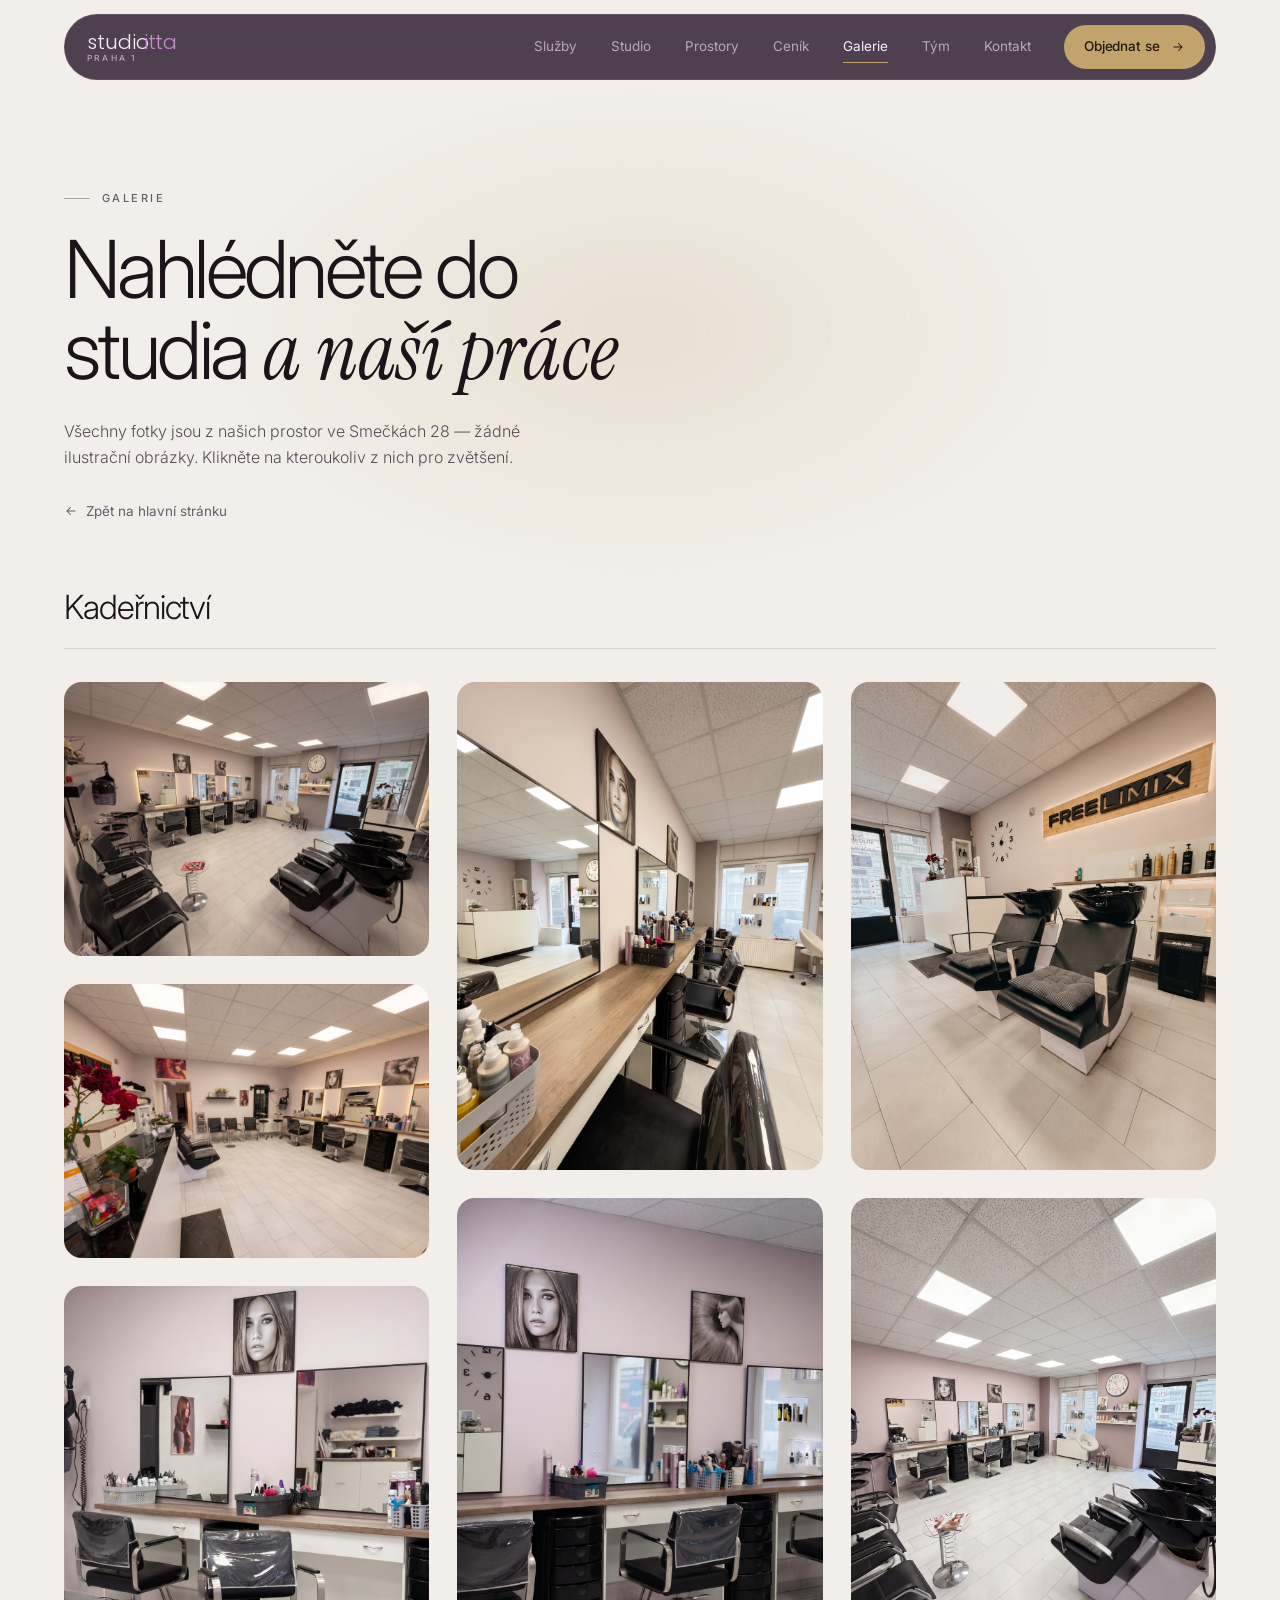
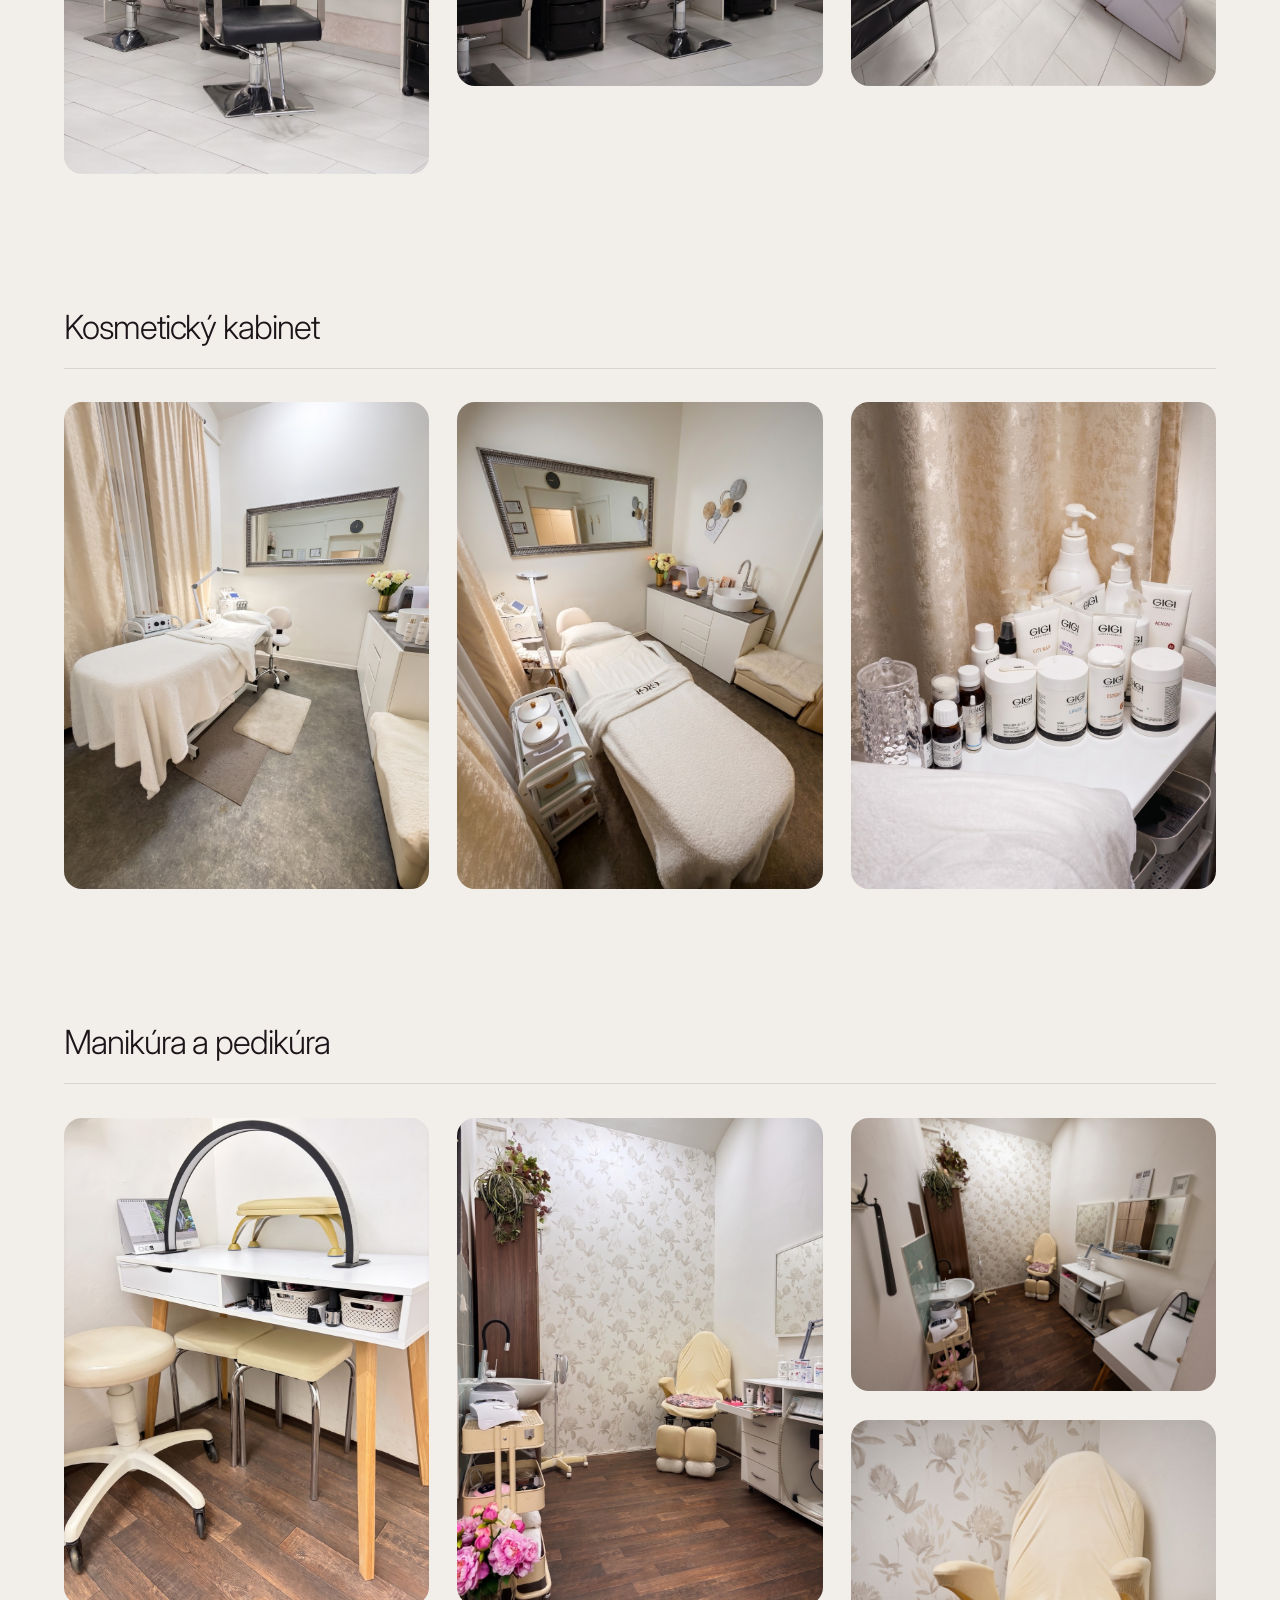
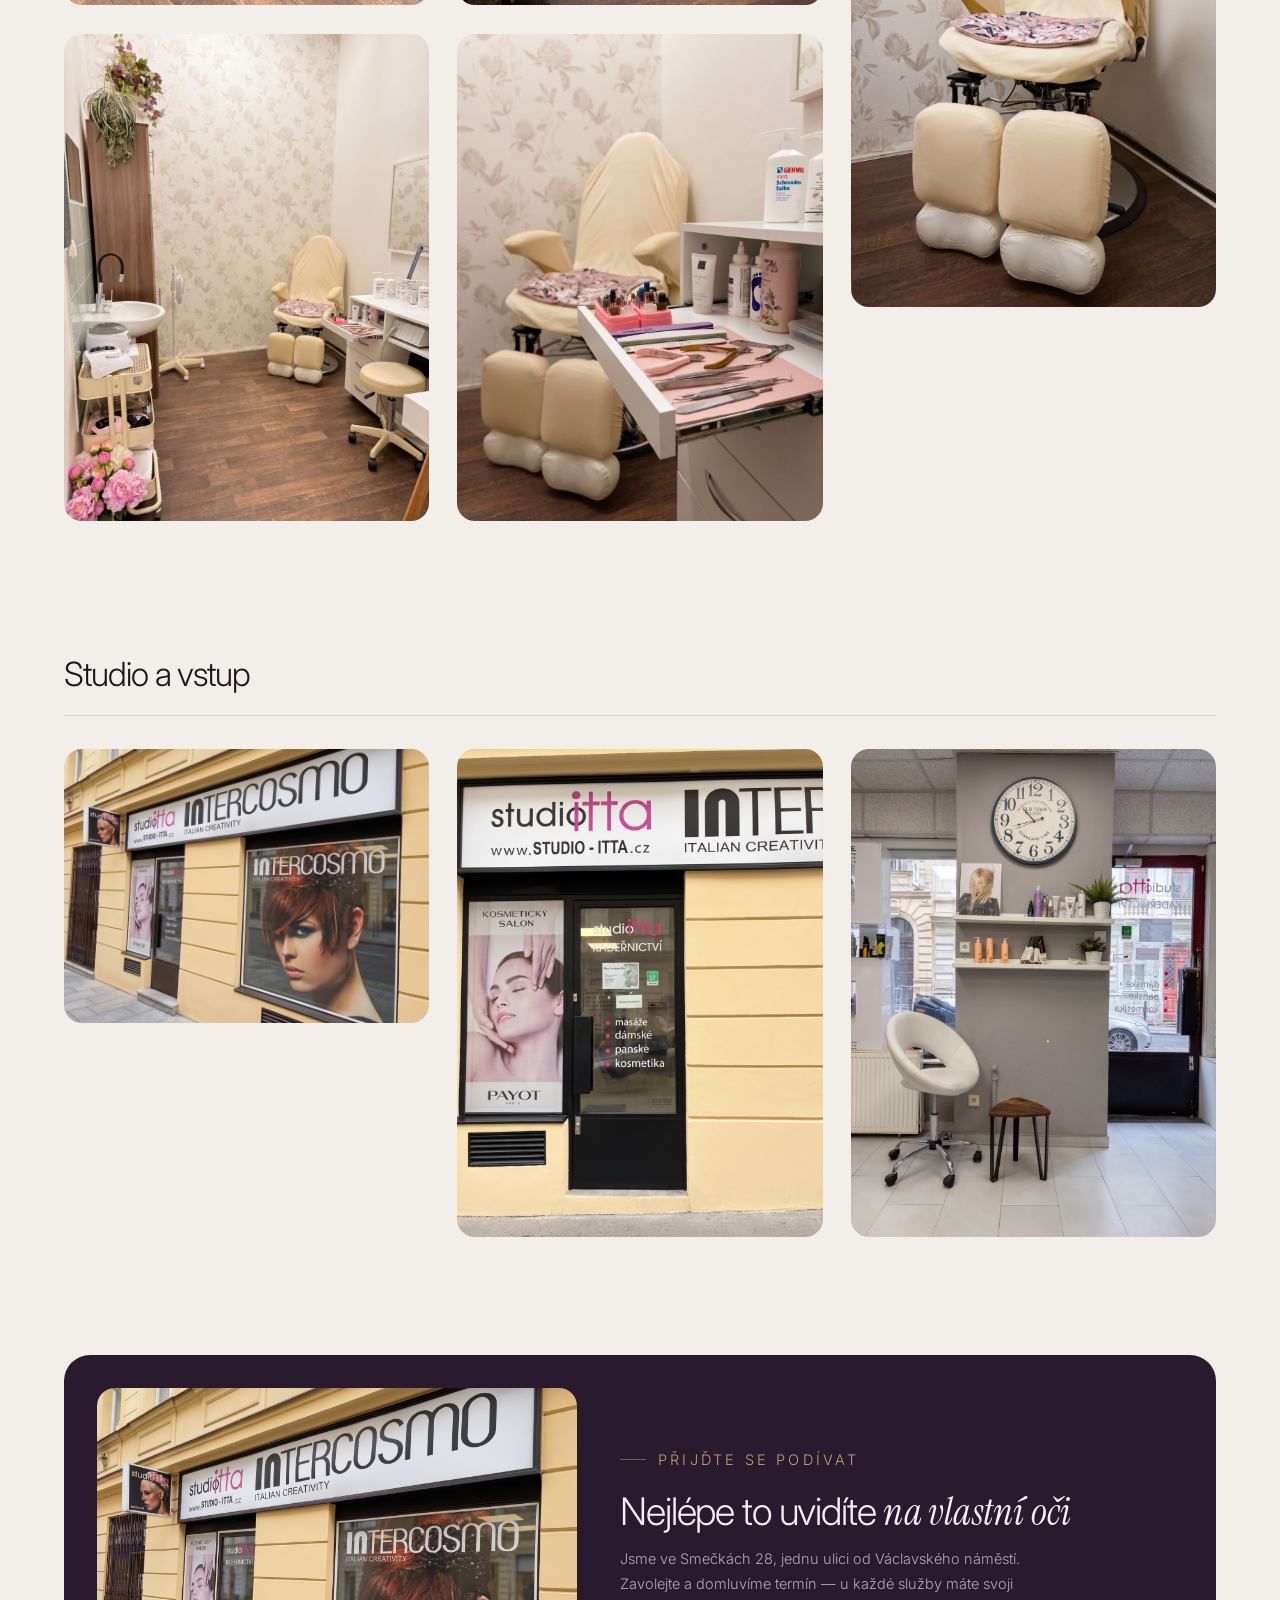
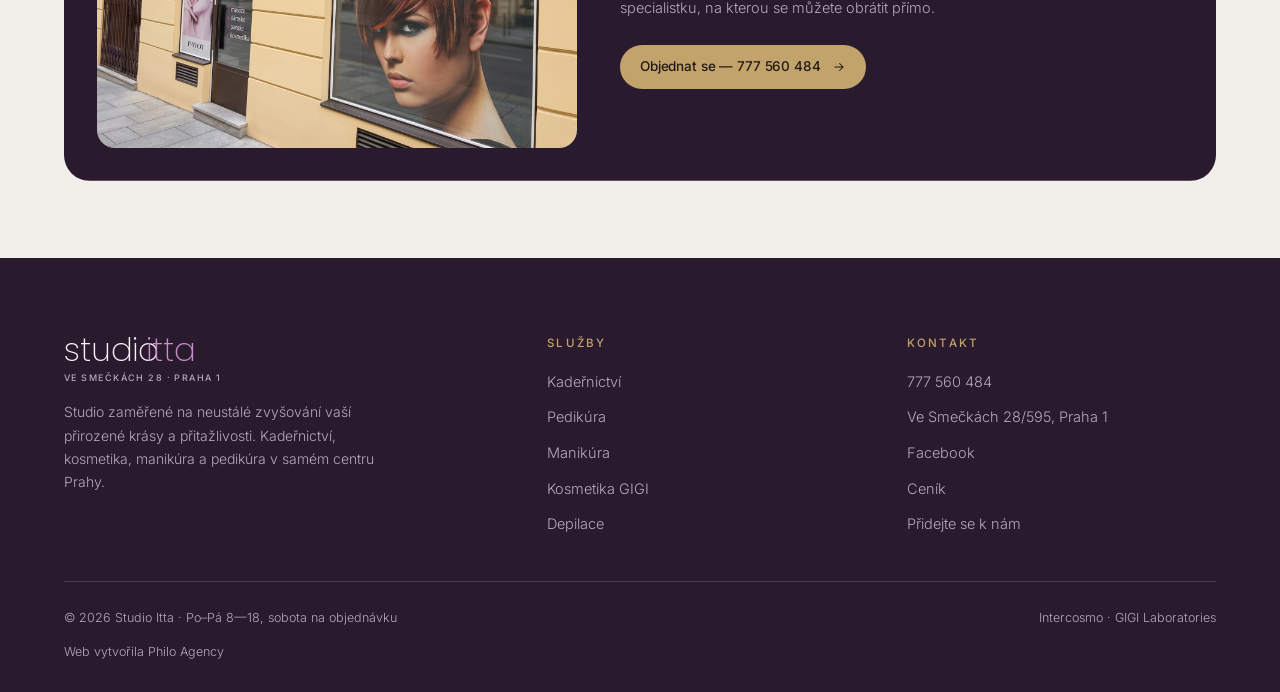
==== commit c096ad44: "Upravit výběr fotek v galerii a směrovat Objednat se na kontakty Galerie: z kadeřnictví odebrána fot" ====
--- a/galerie.html
+++ b/galerie.html
@@ -49,7 +49,7 @@
     </nav>
 
     <div class="header-cta">
-      <a href="tel:+420777560484" class="btn btn-gold btn-sm">
+      <a href="index.html#kontakt" class="btn btn-gold btn-sm">
         Objednat se
         <svg width="14" height="14" viewBox="0 0 24 24" fill="none" stroke="currentColor" stroke-width="1.8" stroke-linecap="round" stroke-linejoin="round" aria-hidden="true"><path d="M5 12h14M13 6l6 6-6 6"/></svg>
       </a>
@@ -150,13 +150,6 @@
         <span class="zoom" aria-hidden="true"><svg width="14" height="14" viewBox="0 0 24 24" fill="none" stroke="currentColor" stroke-width="2" stroke-linecap="round"><path d="M15 3h6v6M9 21H3v-6M21 3l-7 7M3 21l7-7"/></svg></span>
         <figcaption>Křesla u zrcadel</figcaption>
       </figure>
-
-      <figure class="shot r" style="--d:.04s" role="button" tabindex="0">
-        <img src="assets/studio-recepce-freelimix.jpg" width="1600" height="1199" loading="lazy"
-             alt="Recepce Studia Itta s nástěnnými hodinami, nápisem FreeLimix a mycími boxy">
-        <span class="zoom" aria-hidden="true"><svg width="14" height="14" viewBox="0 0 24 24" fill="none" stroke="currentColor" stroke-width="2" stroke-linecap="round"><path d="M15 3h6v6M9 21H3v-6M21 3l-7 7M3 21l7-7"/></svg></span>
-        <figcaption>Recepce a mycí boxy</figcaption>
-      </figure>
     </div>
   </div>
 </section>
@@ -177,10 +170,10 @@
       </figure>
 
       <figure class="shot r" style="--d:.04s" role="button" tabindex="0">
-        <img src="assets/studio-kosmetika-pristroj.jpg" width="1049" height="1400" loading="lazy"
-             alt="Kosmetický kabinet Studia Itta s ošetřovacím lehátkem, lupou a přístrojem pro ošetření pleti">
-        <span class="zoom" aria-hidden="true"><svg width="14" height="14" viewBox="0 0 24 24" fill="none" stroke="currentColor" stroke-width="2" stroke-linecap="round"><path d="M15 3h6v6M9 21H3v-6M21 3l-7 7M3 21l7-7"/></svg></span>
-        <figcaption>Přístrojové ošetření</figcaption>
+        <img src="assets/studio-kosmetika-lehatko.jpg" width="896" height="1195" loading="lazy"
+             alt="Ošetřovna s kosmetickým lehátkem, zrcadlem a přístrojovým vozíkem">
+        <span class="zoom" aria-hidden="true"><svg width="14" height="14" viewBox="0 0 24 24" fill="none" stroke="currentColor" stroke-width="2" stroke-linecap="round"><path d="M15 3h6v6M9 21H3v-6M21 3l-7 7M3 21l7-7"/></svg></span>
+        <figcaption>Lehátko a vozík</figcaption>
       </figure>
 
       <figure class="shot r" style="--d:.08s" role="button" tabindex="0">
@@ -189,13 +182,6 @@
         <span class="zoom" aria-hidden="true"><svg width="14" height="14" viewBox="0 0 24 24" fill="none" stroke="currentColor" stroke-width="2" stroke-linecap="round"><path d="M15 3h6v6M9 21H3v-6M21 3l-7 7M3 21l7-7"/></svg></span>
         <figcaption>Kosmetika GIGI</figcaption>
       </figure>
-
-      <figure class="shot r" role="button" tabindex="0">
-        <img src="assets/studio-kosmetika-lehatko.jpg" width="896" height="1195" loading="lazy"
-             alt="Ošetřovna s kosmetickým lehátkem, zrcadlem a přístrojovým vozíkem">
-        <span class="zoom" aria-hidden="true"><svg width="14" height="14" viewBox="0 0 24 24" fill="none" stroke="currentColor" stroke-width="2" stroke-linecap="round"><path d="M15 3h6v6M9 21H3v-6M21 3l-7 7M3 21l7-7"/></svg></span>
-        <figcaption>Lehátko a vozík</figcaption>
-      </figure>
     </div>
   </div>
 </section>
@@ -248,13 +234,6 @@
              alt="Detail polohovacího pedikérského křesla s opěrkami nohou">
         <span class="zoom" aria-hidden="true"><svg width="14" height="14" viewBox="0 0 24 24" fill="none" stroke="currentColor" stroke-width="2" stroke-linecap="round"><path d="M15 3h6v6M9 21H3v-6M21 3l-7 7M3 21l7-7"/></svg></span>
         <figcaption>Pedikérské křeslo</figcaption>
-      </figure>
-
-      <figure class="shot r" role="button" tabindex="0">
-        <img src="assets/studio-pedikura-kout.jpg" width="896" height="1195" loading="lazy"
-             alt="Pedikérský kout s křeslem, vozíkem a kyticí pivoněk">
-        <span class="zoom" aria-hidden="true"><svg width="14" height="14" viewBox="0 0 24 24" fill="none" stroke="currentColor" stroke-width="2" stroke-linecap="round"><path d="M15 3h6v6M9 21H3v-6M21 3l-7 7M3 21l7-7"/></svg></span>
-        <figcaption>Pedikérský kout</figcaption>
       </figure>
     </div>
   </div>
@@ -308,7 +287,7 @@
           Jsme ve Smečkách 28, jednu ulici od Václavského náměstí. Zavolejte a domluvíme
           termín — u každé služby máte svoji specialistku, na kterou se můžete obrátit přímo.
         </p>
-        <a href="tel:+420777560484" class="btn btn-gold btn-sm">
+        <a href="index.html#kontakt" class="btn btn-gold btn-sm">
           Objednat se — 777 560 484
           <svg width="14" height="14" viewBox="0 0 24 24" fill="none" stroke="currentColor" stroke-width="1.8" stroke-linecap="round" stroke-linejoin="round" aria-hidden="true"><path d="M5 12h14M13 6l6 6-6 6"/></svg>
         </a>
--- a/assets/site.css
+++ b/assets/site.css
@@ -723,7 +723,14 @@
 .wall-head h2{font-size:clamp(23px,2.6vw,34px);font-weight:300;letter-spacing:-.032em}
 
 /* ---------- zdivo ---------- */
-.wall-grid{columns:3;column-gap:var(--gap)}
+.wall-grid{--cols:3;columns:var(--cols);column-gap:var(--gap)}
+/* s JS (galerie.js): fotky jdou po řádcích zleva, neúplná poslední řada tak začíná vlevo;
+   samotné CSS columns řadí po sloupcích a vyrovnáváním výšek zbytek odsouvají doprava */
+.wall-grid.is-rows{
+  display:grid;grid-template-columns:repeat(var(--cols),minmax(0,1fr));
+  grid-auto-rows:1px;grid-auto-flow:row dense;align-items:start;
+}
+.wall-grid.is-rows .shot{margin-bottom:0}
 .shot{
   break-inside:avoid;margin-bottom:var(--gap);position:relative;
   border-radius:var(--radius);overflow:hidden;background:var(--bg-alt);
@@ -792,12 +799,12 @@
 .lb-close:focus-visible{outline:2px solid var(--gold);outline-offset:3px}
 
 @media (max-width:1000px){
-  .wall-grid{columns:2}
+  .wall-grid{--cols:2}
   .lb-prev{left:6px} .lb-next{right:6px}
   .lb-stage{max-width:94vw}
 }
 @media (max-width:600px){
-  .wall-grid{columns:1}
+  .wall-grid{--cols:1}
   .lb-btn{width:42px;height:42px}
   .lb-stage img{max-height:70vh}
 }
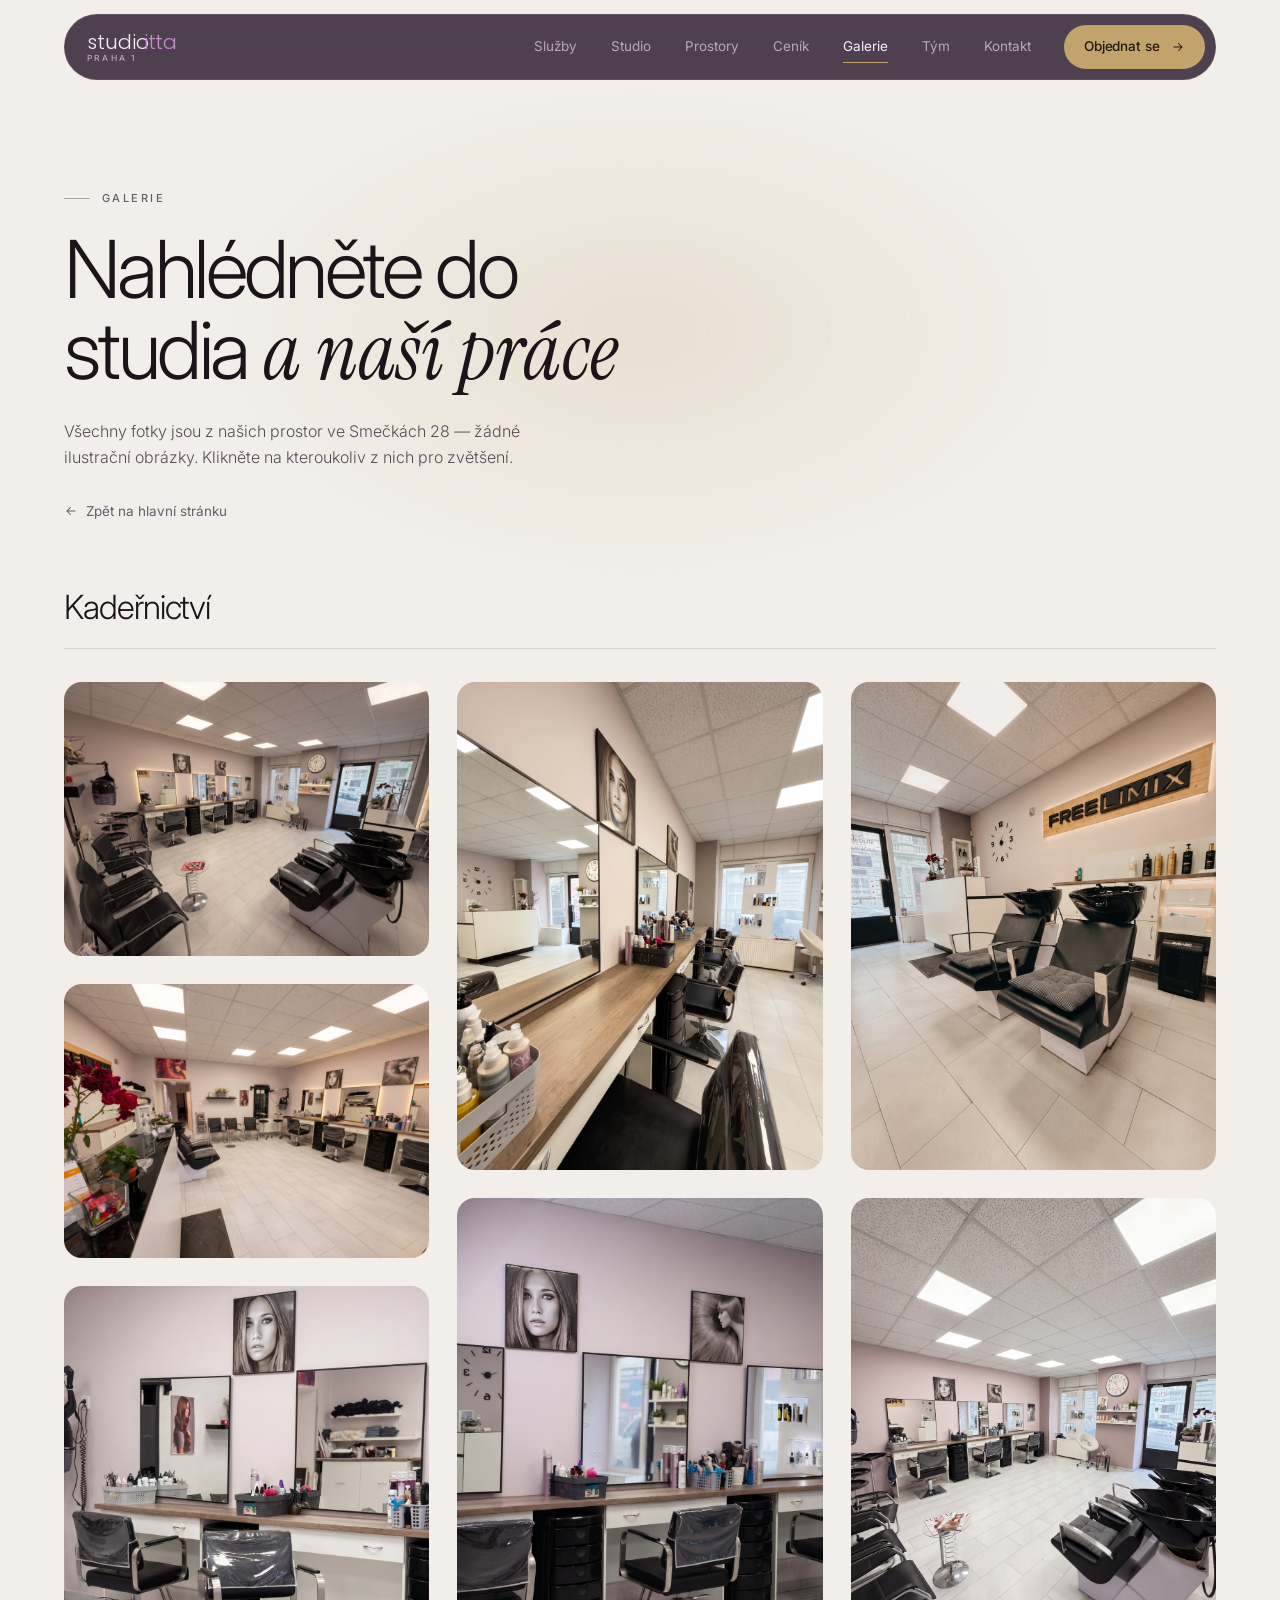
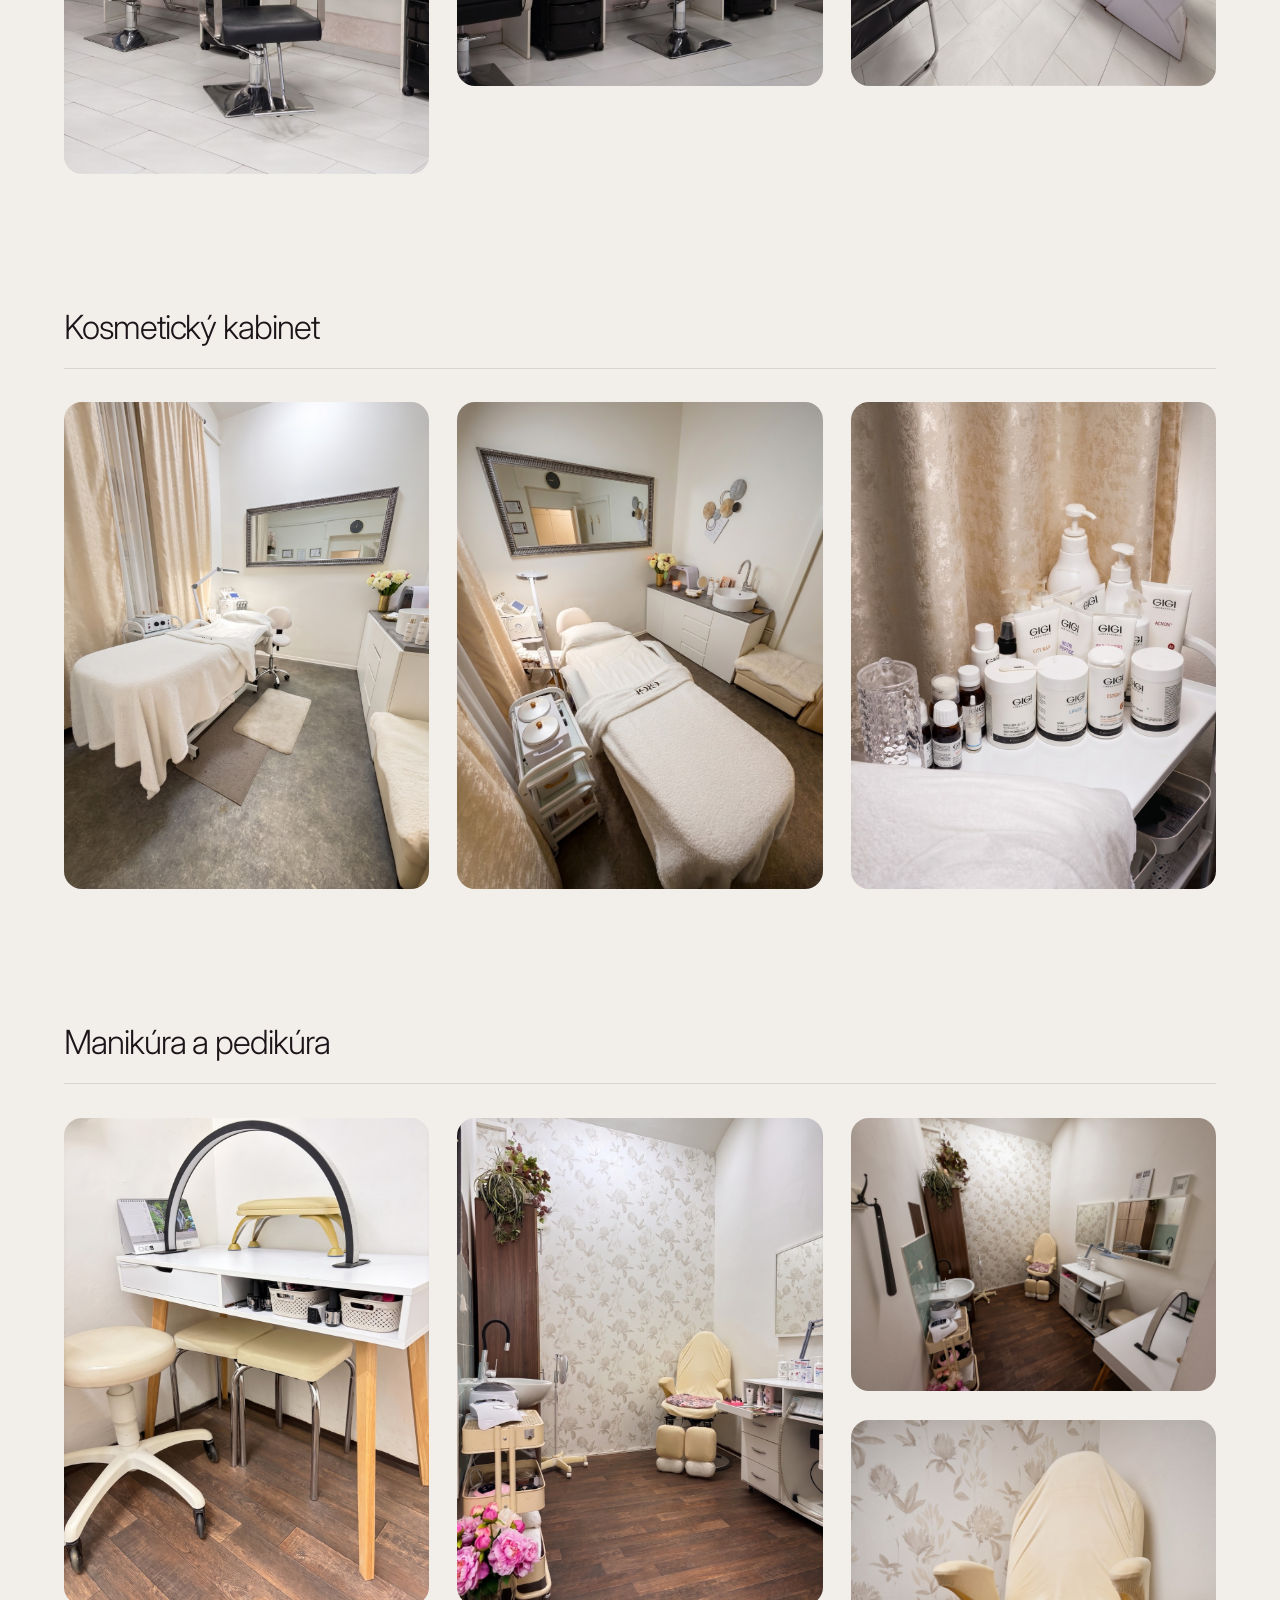
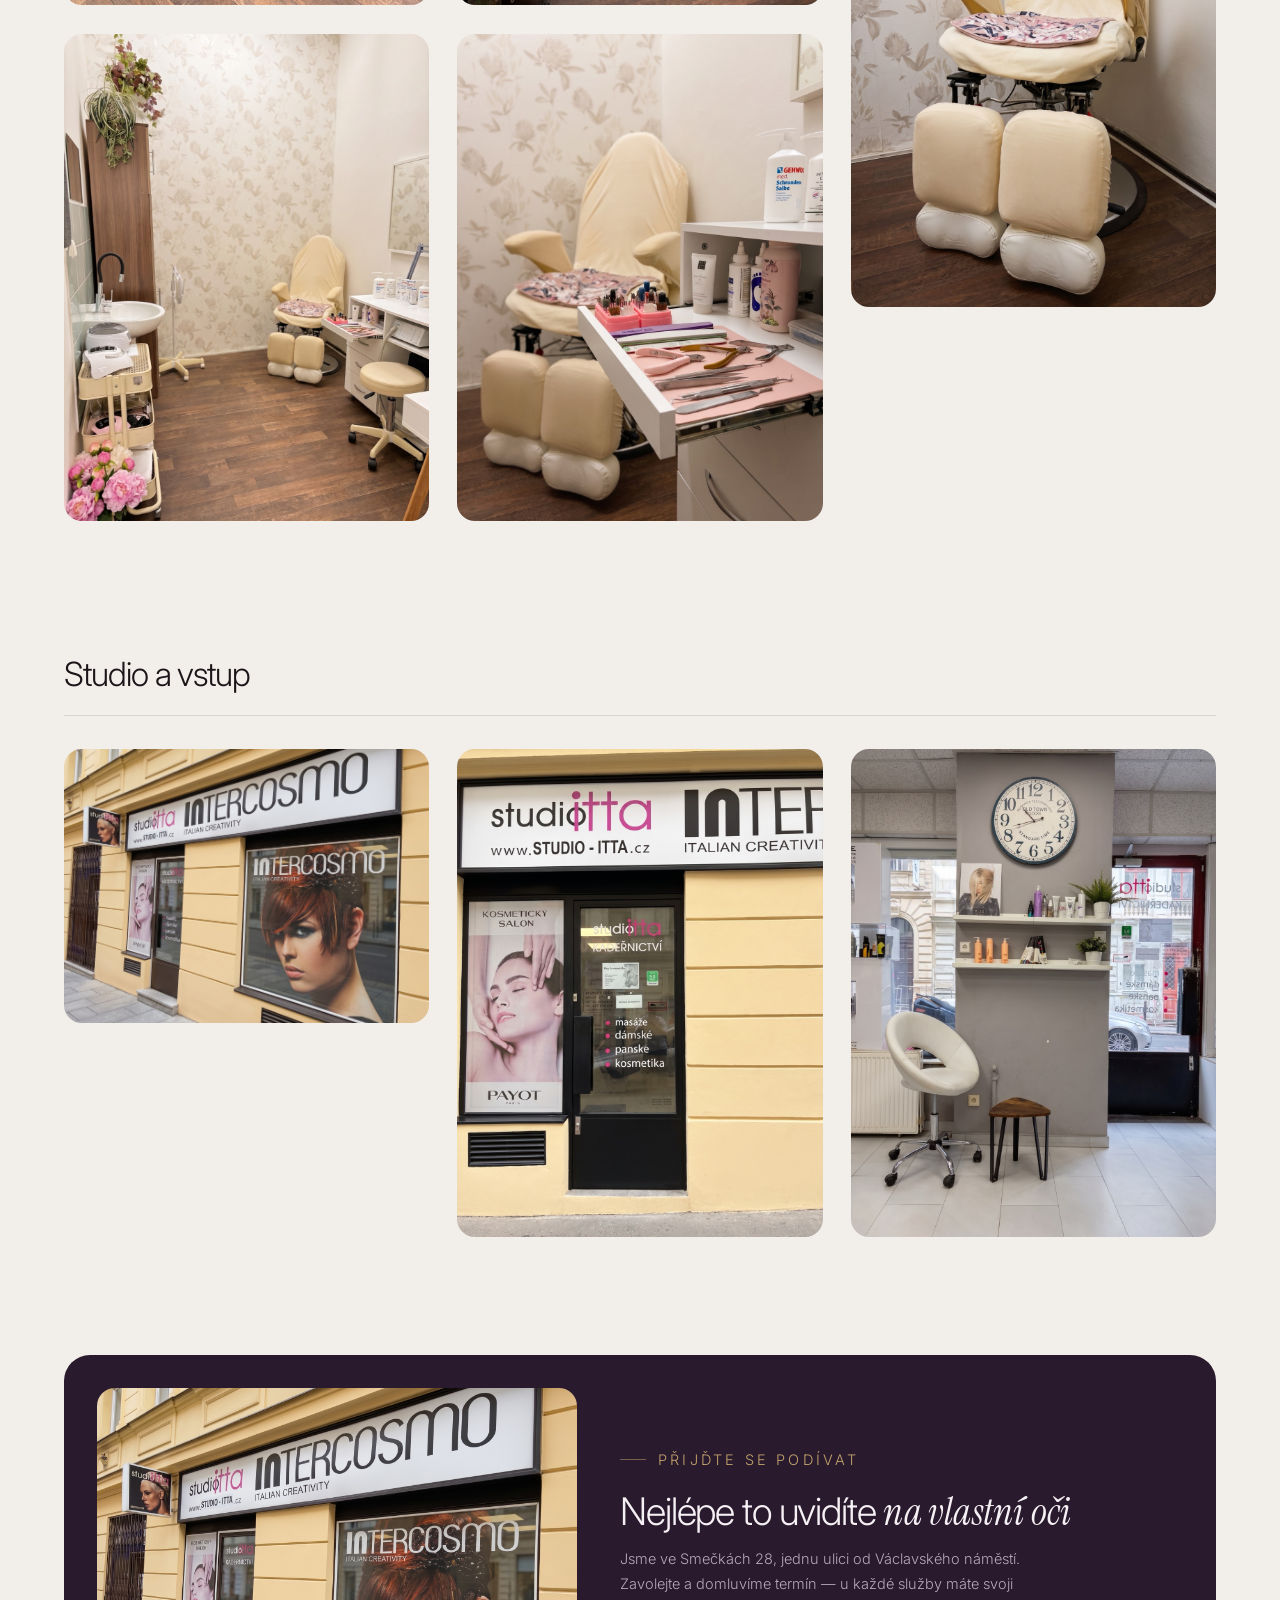
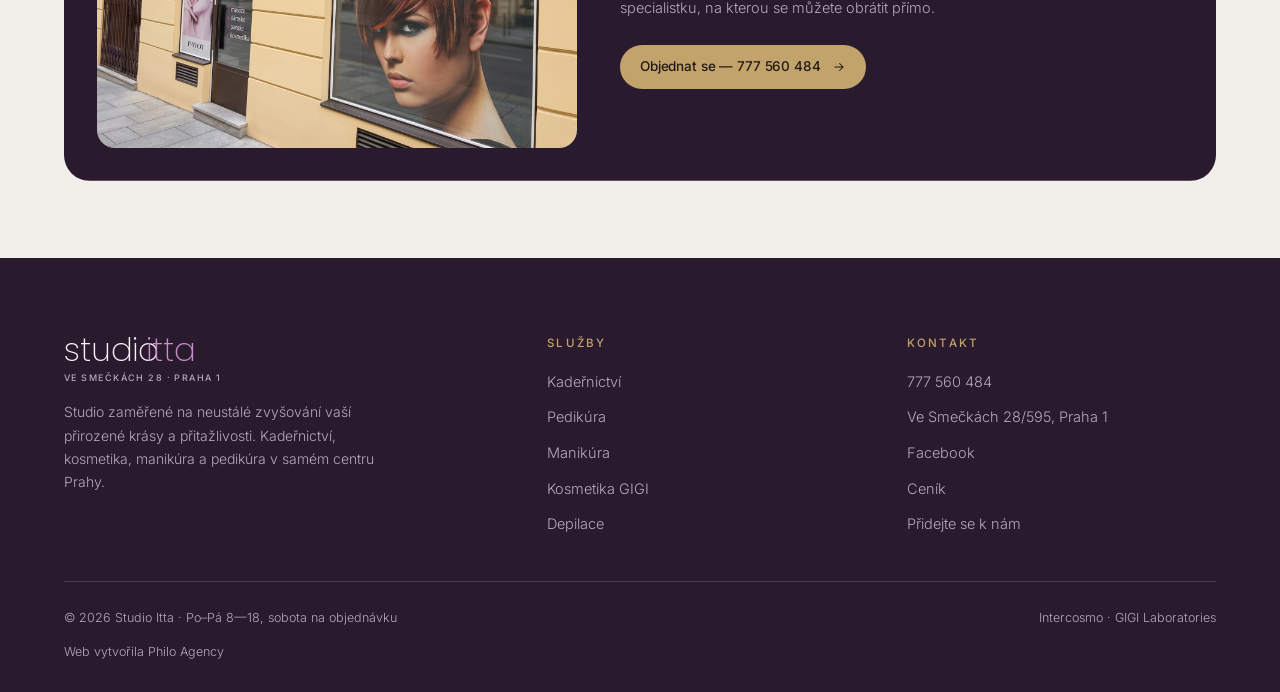
==== commit 0e4bc6ac: "Směrovat Objednat se v hlavičce na objednávky, v úvodu zase volat Tlačítko Objednat se vpravo nahoře" ====
--- a/galerie.html
+++ b/galerie.html
@@ -49,7 +49,7 @@
     </nav>
 
     <div class="header-cta">
-      <a href="index.html#kontakt" class="btn btn-gold btn-sm">
+      <a href="index.html#tym" class="btn btn-gold btn-sm">
         Objednat se
         <svg width="14" height="14" viewBox="0 0 24 24" fill="none" stroke="currentColor" stroke-width="1.8" stroke-linecap="round" stroke-linejoin="round" aria-hidden="true"><path d="M5 12h14M13 6l6 6-6 6"/></svg>
       </a>
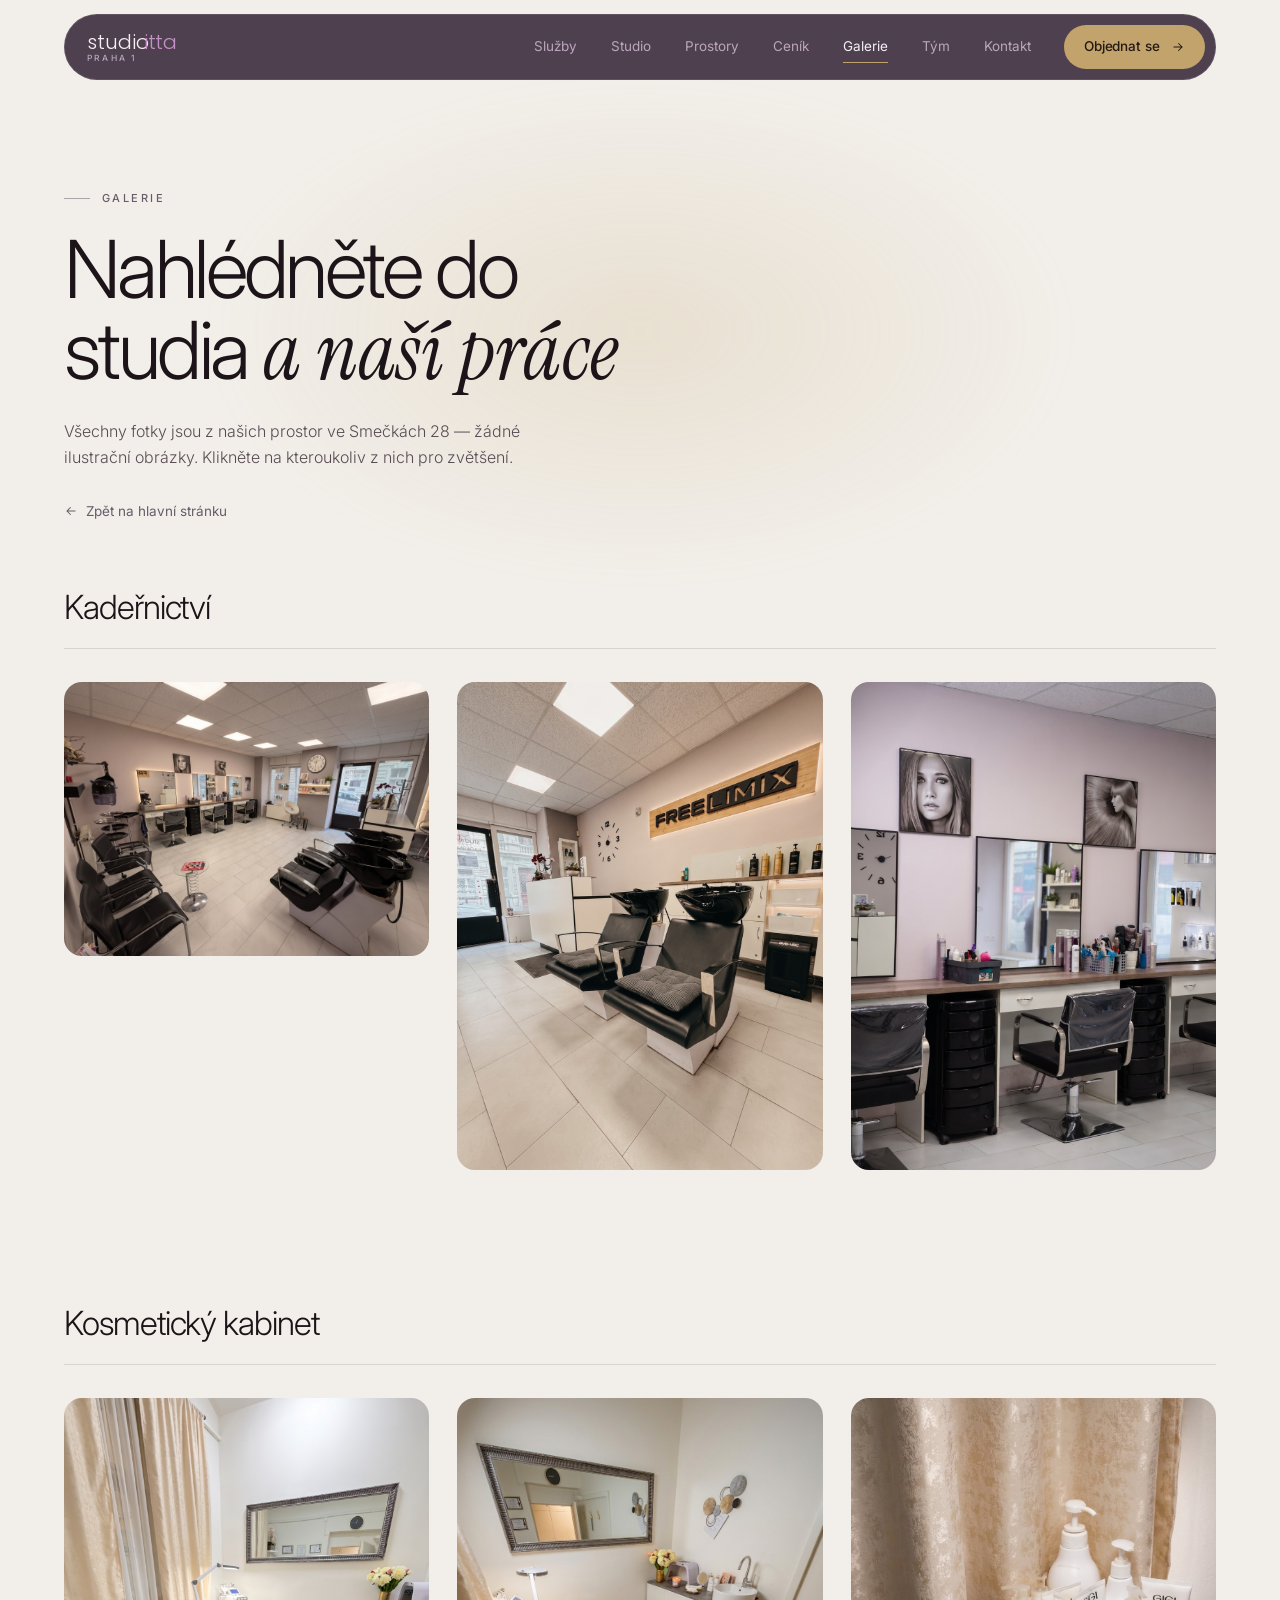
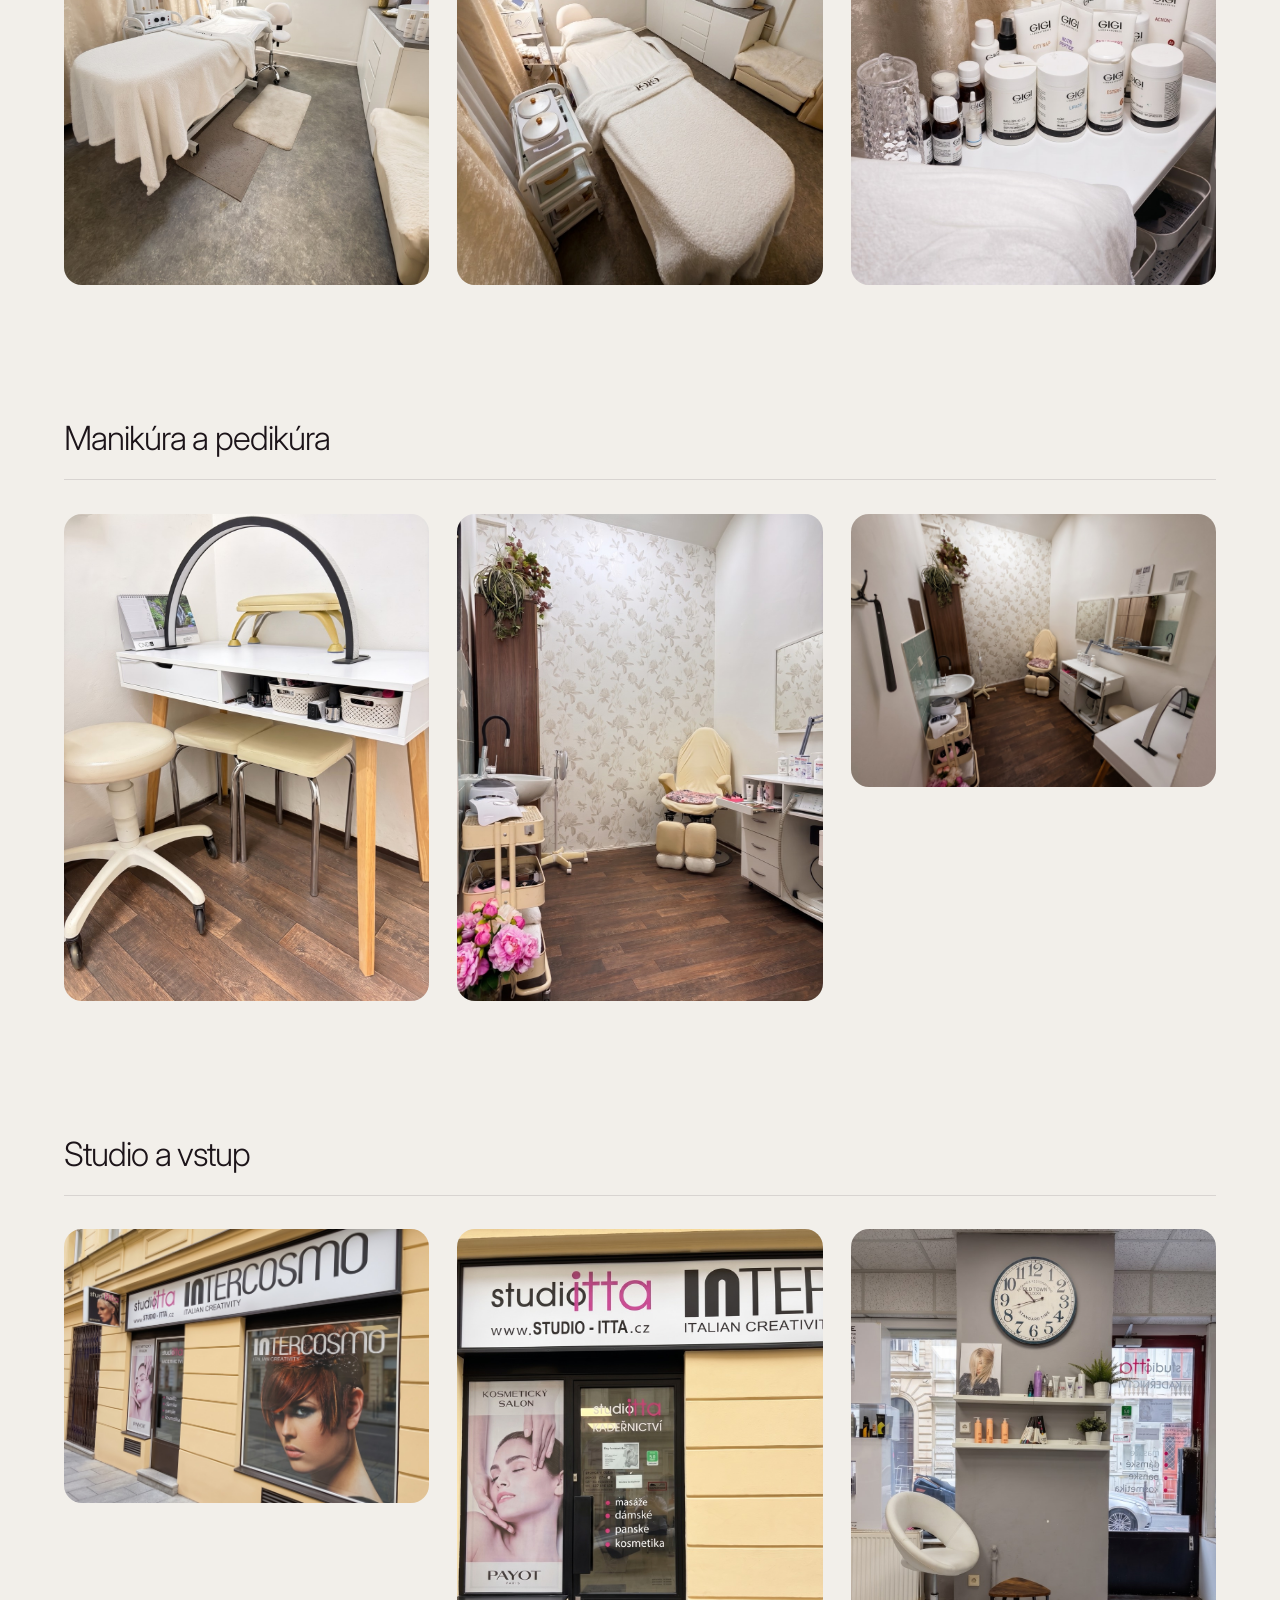
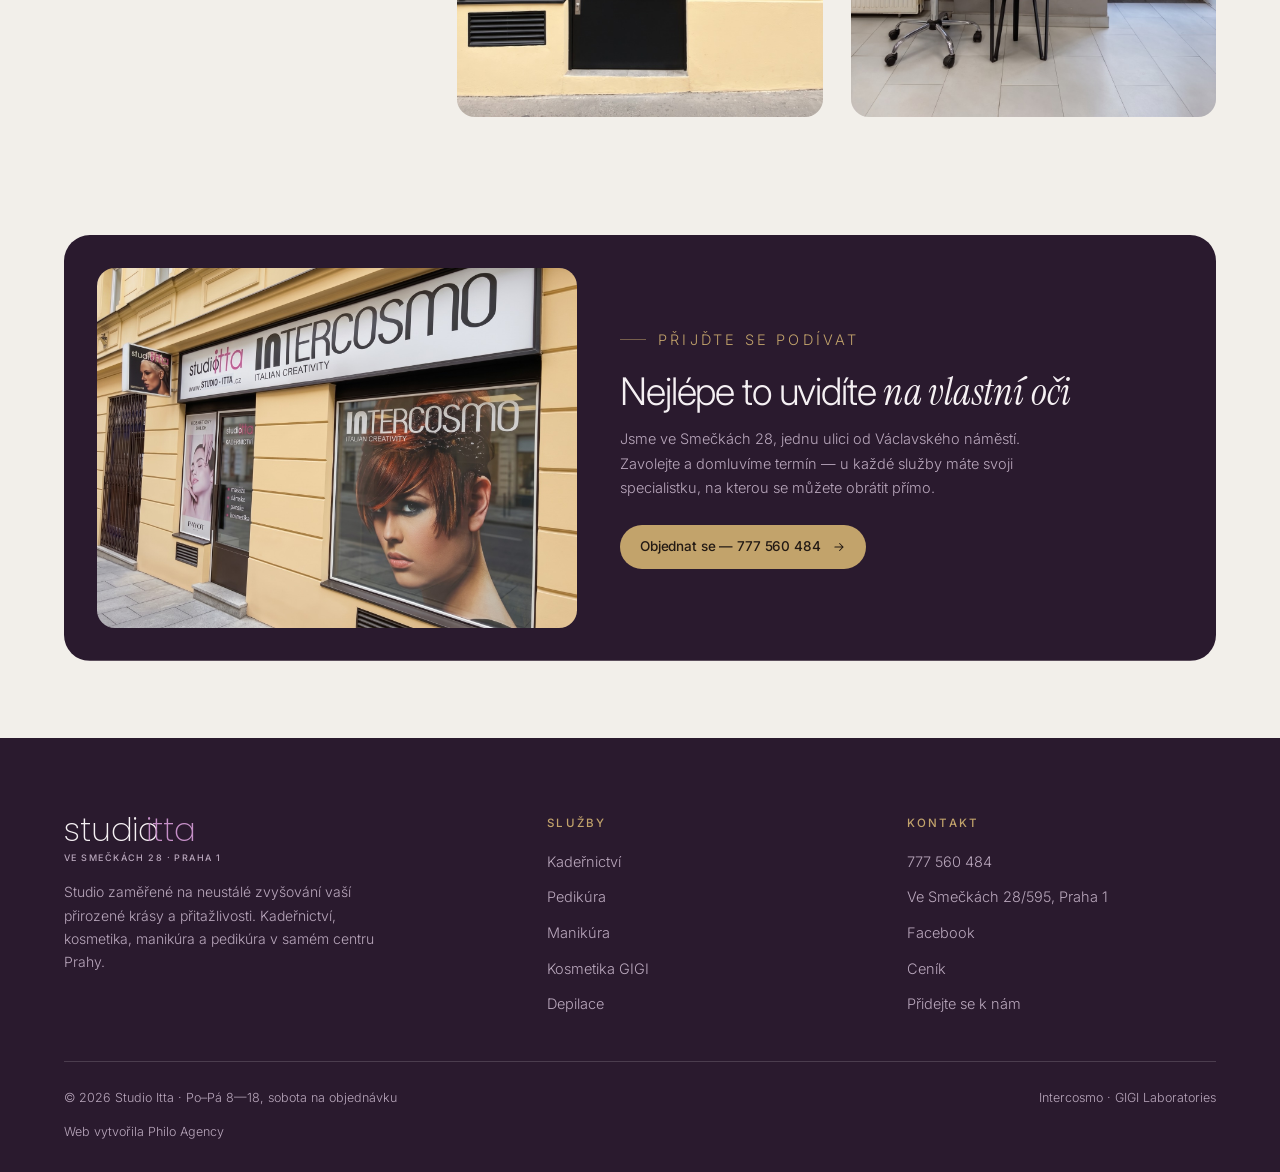
==== commit 25e3cc4a: "Nechat v galerii 3 fotky na sekci a vyčistit jedoucí pás fotek Galerie: z kadeřnictví odebrán pult s" ====
--- a/galerie.html
+++ b/galerie.html
@@ -110,45 +110,17 @@
       </figure>
 
       <figure class="shot r" style="--d:.04s" role="button" tabindex="0">
-        <img src="assets/studio-kadernictvi-zrcadla.jpg" width="1049" height="1400" loading="lazy"
-             alt="Dlouhý dřevěný pult kadeřnictví se zrcadly a stylingovými produkty">
-        <span class="zoom" aria-hidden="true"><svg width="14" height="14" viewBox="0 0 24 24" fill="none" stroke="currentColor" stroke-width="2" stroke-linecap="round"><path d="M15 3h6v6M9 21H3v-6M21 3l-7 7M3 21l7-7"/></svg></span>
-        <figcaption>Pult se zrcadly</figcaption>
-      </figure>
-
-      <figure class="shot r" style="--d:.08s" role="button" tabindex="0">
         <img src="assets/studio-myci-boxy-freelimix.jpg" width="1049" height="1400" loading="lazy"
              alt="Mycí boxy v kadeřnictví pod dřevěným nápisem FreeLimix">
         <span class="zoom" aria-hidden="true"><svg width="14" height="14" viewBox="0 0 24 24" fill="none" stroke="currentColor" stroke-width="2" stroke-linecap="round"><path d="M15 3h6v6M9 21H3v-6M21 3l-7 7M3 21l7-7"/></svg></span>
         <figcaption>Mycí boxy</figcaption>
       </figure>
 
-      <figure class="shot r" role="button" tabindex="0">
-        <img src="assets/studio-kadernictvi-panorama.jpg" width="1800" height="1349" loading="lazy"
-             alt="Kadeřnický salon Studia Itta v celkovém pohledu, s mycími boxy a stanovišti">
-        <span class="zoom" aria-hidden="true"><svg width="14" height="14" viewBox="0 0 24 24" fill="none" stroke="currentColor" stroke-width="2" stroke-linecap="round"><path d="M15 3h6v6M9 21H3v-6M21 3l-7 7M3 21l7-7"/></svg></span>
-        <figcaption>Salon od vstupu</figcaption>
-      </figure>
-
-      <figure class="shot r" style="--d:.04s" role="button" tabindex="0">
+      <figure class="shot r" style="--d:.08s" role="button" tabindex="0">
         <img src="assets/studio-kadernictvi-stanoviste.jpg" width="1049" height="1400" loading="lazy"
              alt="Kadeřnická stanoviště se zrcadly a vozíky na pomůcky">
         <span class="zoom" aria-hidden="true"><svg width="14" height="14" viewBox="0 0 24 24" fill="none" stroke="currentColor" stroke-width="2" stroke-linecap="round"><path d="M15 3h6v6M9 21H3v-6M21 3l-7 7M3 21l7-7"/></svg></span>
         <figcaption>Stanoviště</figcaption>
-      </figure>
-
-      <figure class="shot r" style="--d:.08s" role="button" tabindex="0">
-        <img src="assets/studio-kadernictvi-interier.jpg" width="1049" height="1400" loading="lazy"
-             alt="Kadeřnická část Studia Itta — řada stanovišť se zrcadly a mycí boxy u okna do ulice">
-        <span class="zoom" aria-hidden="true"><svg width="14" height="14" viewBox="0 0 24 24" fill="none" stroke="currentColor" stroke-width="2" stroke-linecap="round"><path d="M15 3h6v6M9 21H3v-6M21 3l-7 7M3 21l7-7"/></svg></span>
-        <figcaption>Interiér kadeřnictví</figcaption>
-      </figure>
-
-      <figure class="shot r" role="button" tabindex="0">
-        <img src="assets/studio-kadernictvi-kresla.jpg" width="1049" height="1400" loading="lazy"
-             alt="Dvě kadeřnická křesla před zrcadly v salonu">
-        <span class="zoom" aria-hidden="true"><svg width="14" height="14" viewBox="0 0 24 24" fill="none" stroke="currentColor" stroke-width="2" stroke-linecap="round"><path d="M15 3h6v6M9 21H3v-6M21 3l-7 7M3 21l7-7"/></svg></span>
-        <figcaption>Křesla u zrcadel</figcaption>
       </figure>
     </div>
   </div>
@@ -213,27 +185,6 @@
              alt="Celkový pohled do kabinetu pedikúry Studia Itta">
         <span class="zoom" aria-hidden="true"><svg width="14" height="14" viewBox="0 0 24 24" fill="none" stroke="currentColor" stroke-width="2" stroke-linecap="round"><path d="M15 3h6v6M9 21H3v-6M21 3l-7 7M3 21l7-7"/></svg></span>
         <figcaption>Celkový pohled</figcaption>
-      </figure>
-
-      <figure class="shot r" role="button" tabindex="0">
-        <img src="assets/studio-pedikura-kabinet.jpg" width="1049" height="1400" loading="lazy"
-             alt="Kabinet pro pedikúru ve Studiu Itta s polohovacím křeslem, umyvadlem a květinovou tapetou">
-        <span class="zoom" aria-hidden="true"><svg width="14" height="14" viewBox="0 0 24 24" fill="none" stroke="currentColor" stroke-width="2" stroke-linecap="round"><path d="M15 3h6v6M9 21H3v-6M21 3l-7 7M3 21l7-7"/></svg></span>
-        <figcaption>Křeslo a umyvadlo</figcaption>
-      </figure>
-
-      <figure class="shot r" style="--d:.04s" role="button" tabindex="0">
-        <img src="assets/studio-pedikura-nastroje.jpg" width="1049" height="1400" loading="lazy"
-             alt="Otevřená zásuvka s nástroji pro pedikúru a přípravky Gehwol">
-        <span class="zoom" aria-hidden="true"><svg width="14" height="14" viewBox="0 0 24 24" fill="none" stroke="currentColor" stroke-width="2" stroke-linecap="round"><path d="M15 3h6v6M9 21H3v-6M21 3l-7 7M3 21l7-7"/></svg></span>
-        <figcaption>Nástroje a přípravky</figcaption>
-      </figure>
-
-      <figure class="shot r" style="--d:.08s" role="button" tabindex="0">
-        <img src="assets/studio-pedikura-kreslo.jpg" width="1049" height="1400" loading="lazy"
-             alt="Detail polohovacího pedikérského křesla s opěrkami nohou">
-        <span class="zoom" aria-hidden="true"><svg width="14" height="14" viewBox="0 0 24 24" fill="none" stroke="currentColor" stroke-width="2" stroke-linecap="round"><path d="M15 3h6v6M9 21H3v-6M21 3l-7 7M3 21l7-7"/></svg></span>
-        <figcaption>Pedikérské křeslo</figcaption>
       </figure>
     </div>
   </div>
--- a/assets/site.css
+++ b/assets/site.css
@@ -445,7 +445,7 @@
 }
 .strip-track{
   display:flex;width:max-content;gap:var(--gap);
-  animation:stripscroll 70s linear infinite;will-change:transform;
+  animation:stripscroll 42s linear infinite;will-change:transform;
 }
 .striproll:hover .strip-track,
 .striproll:focus-within .strip-track{animation-play-state:paused}
@@ -458,7 +458,8 @@
 .strip-item:hover img{transform:scale(1.05)}
 @keyframes stripscroll{
   from{transform:translate3d(0,0,0)}
-  to  {transform:translate3d(calc(-50% - var(--gap) / 2),0,0)}
+  /* posun přesně o jednu ze tří skupin (včetně mezery za ní) */
+  to  {transform:translate3d(calc(-100% / 3 - var(--gap) / 3),0,0)}
 }
 
 /* ---------- dárkový poukaz ---------- */
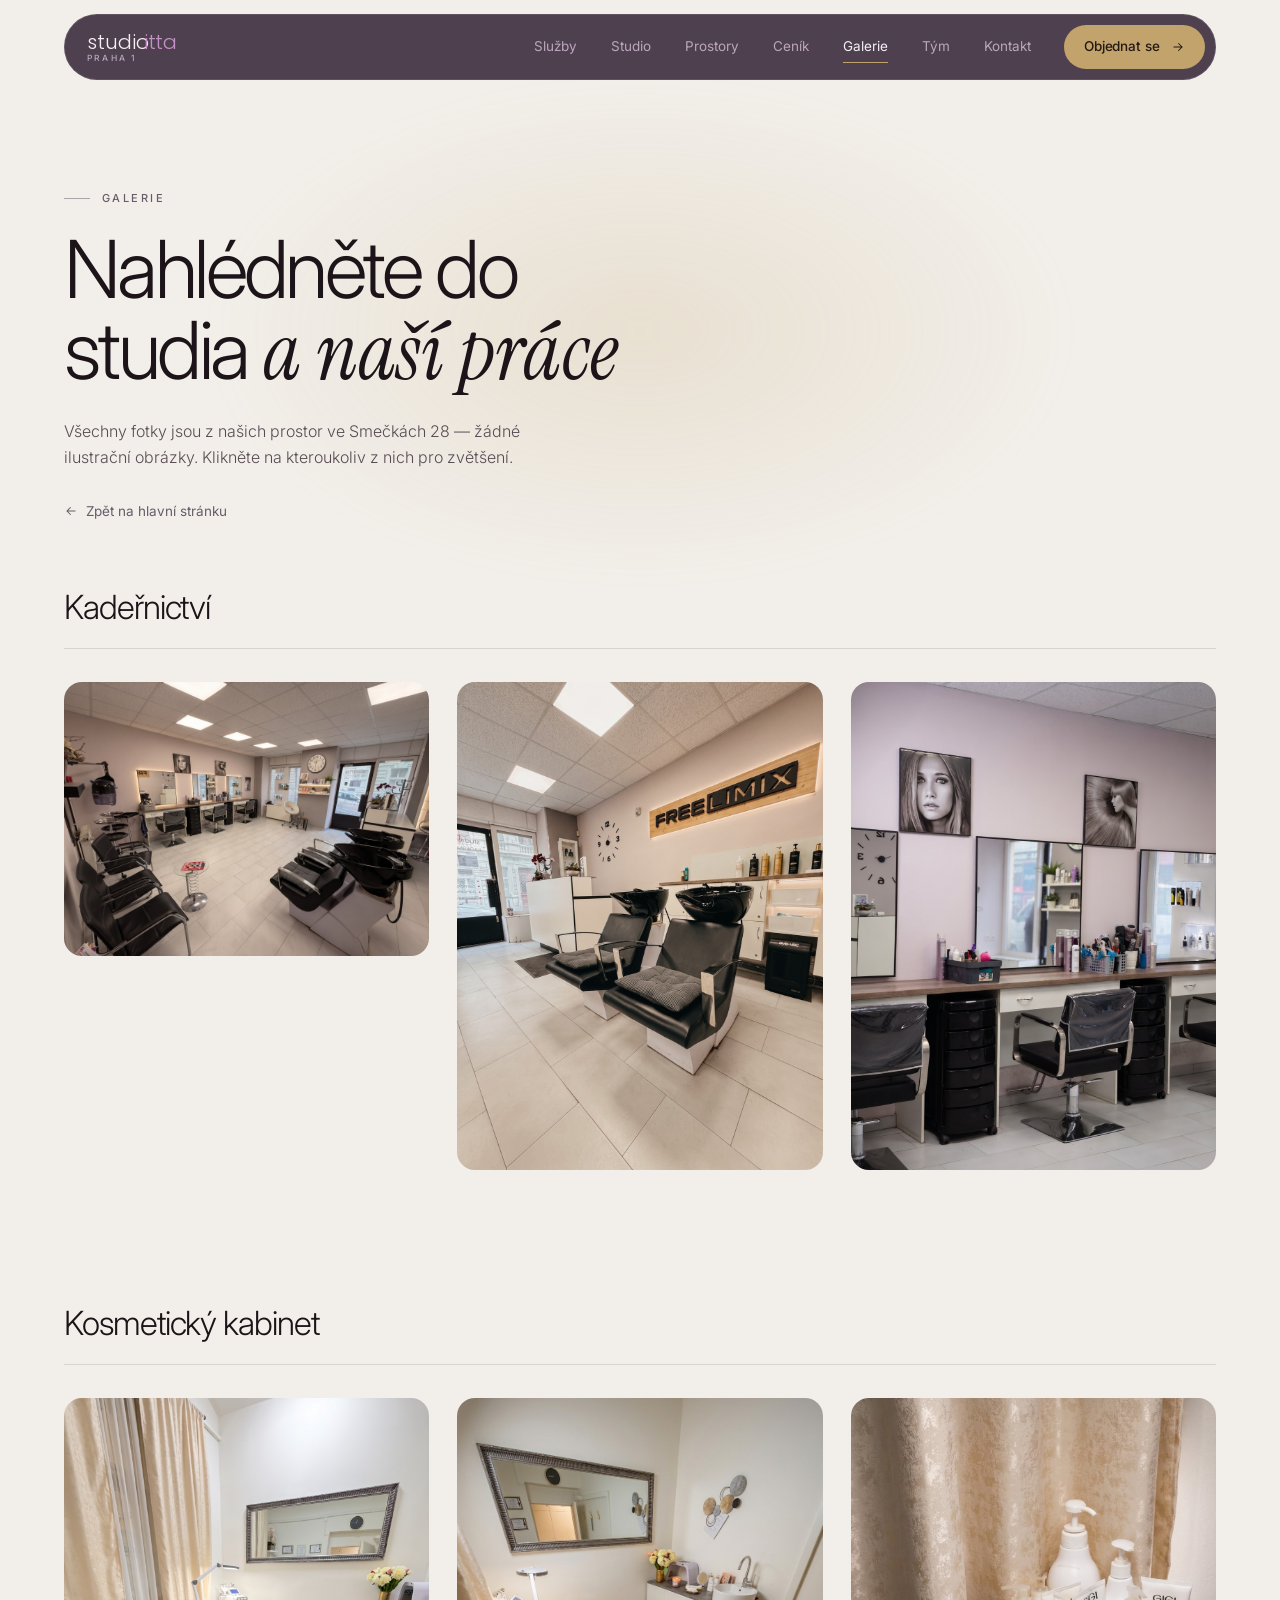
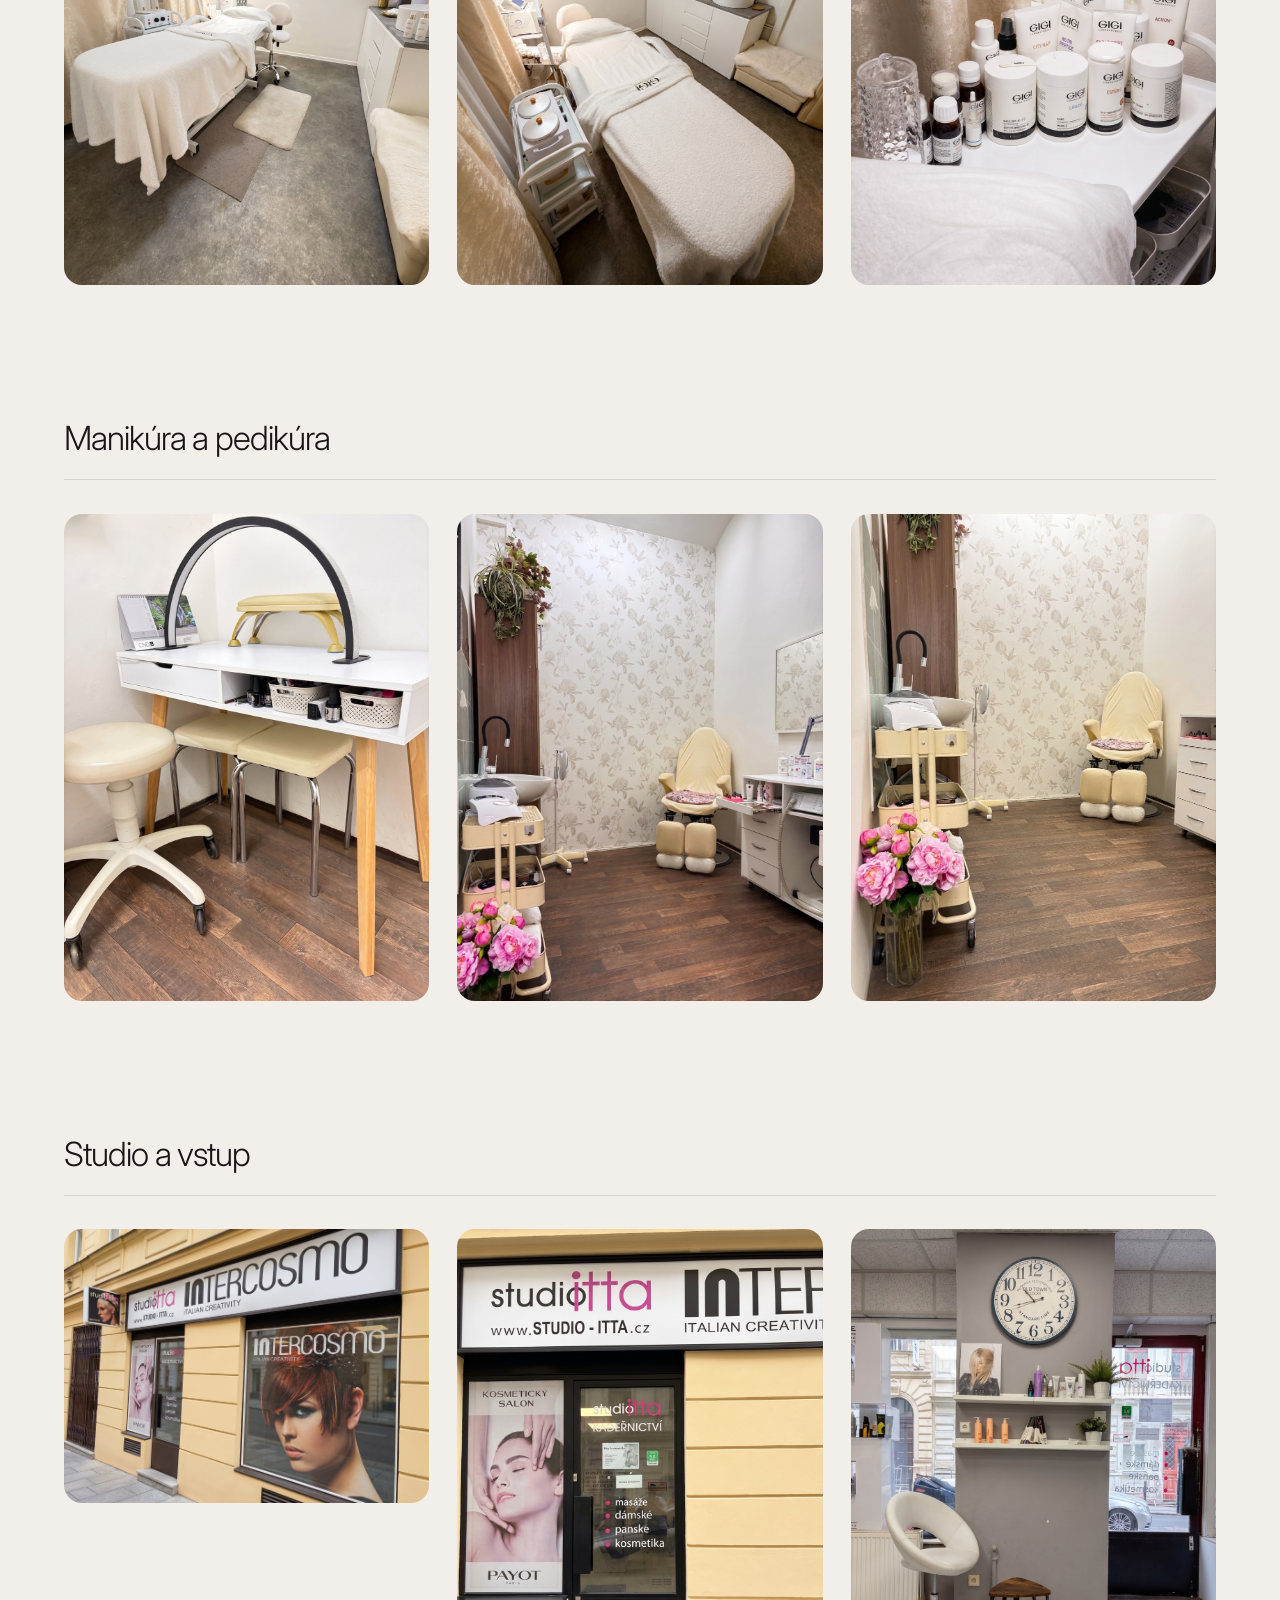
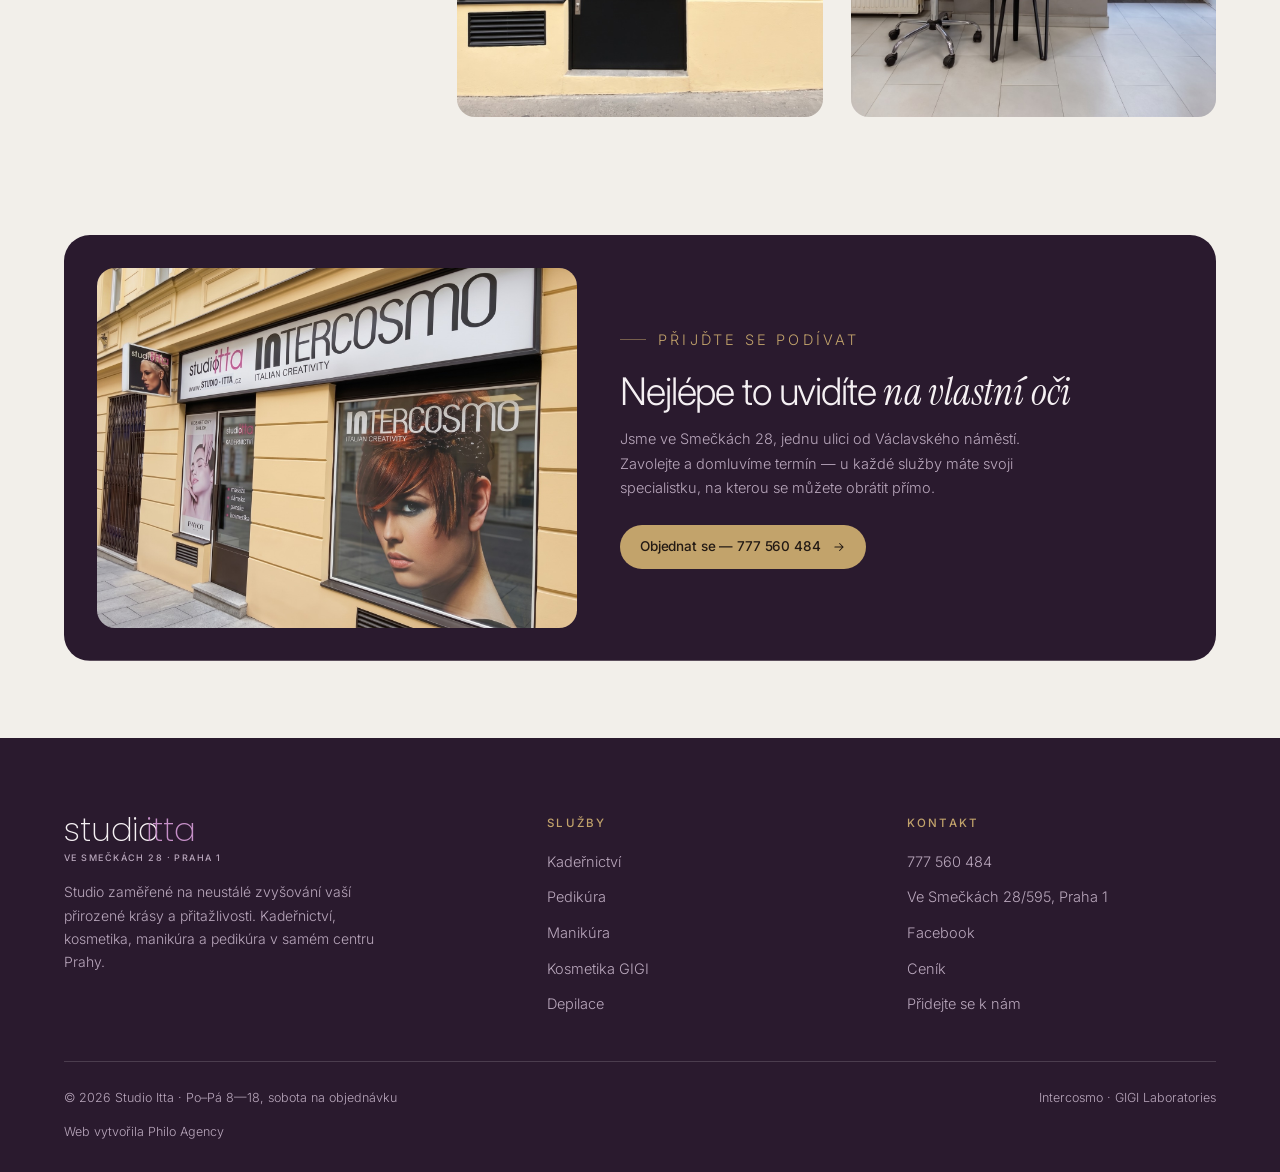
==== commit e1ac678c: "Nahradit v galerii celkový pohled na pedikúru pedikérským koutem V sekci Manikúra a pedikúra místo š" ====
--- a/galerie.html
+++ b/galerie.html
@@ -181,10 +181,10 @@
       </figure>
 
       <figure class="shot r" style="--d:.08s" role="button" tabindex="0">
-        <img src="assets/studio-pedikura-panorama.jpg" width="1600" height="1199" loading="lazy"
-             alt="Celkový pohled do kabinetu pedikúry Studia Itta">
-        <span class="zoom" aria-hidden="true"><svg width="14" height="14" viewBox="0 0 24 24" fill="none" stroke="currentColor" stroke-width="2" stroke-linecap="round"><path d="M15 3h6v6M9 21H3v-6M21 3l-7 7M3 21l7-7"/></svg></span>
-        <figcaption>Celkový pohled</figcaption>
+        <img src="assets/studio-pedikura-kout.jpg" width="896" height="1195" loading="lazy"
+             alt="Pedikérský kout s křeslem, vozíkem a kyticí pivoněk">
+        <span class="zoom" aria-hidden="true"><svg width="14" height="14" viewBox="0 0 24 24" fill="none" stroke="currentColor" stroke-width="2" stroke-linecap="round"><path d="M15 3h6v6M9 21H3v-6M21 3l-7 7M3 21l7-7"/></svg></span>
+        <figcaption>Pedikérský kout</figcaption>
       </figure>
     </div>
   </div>
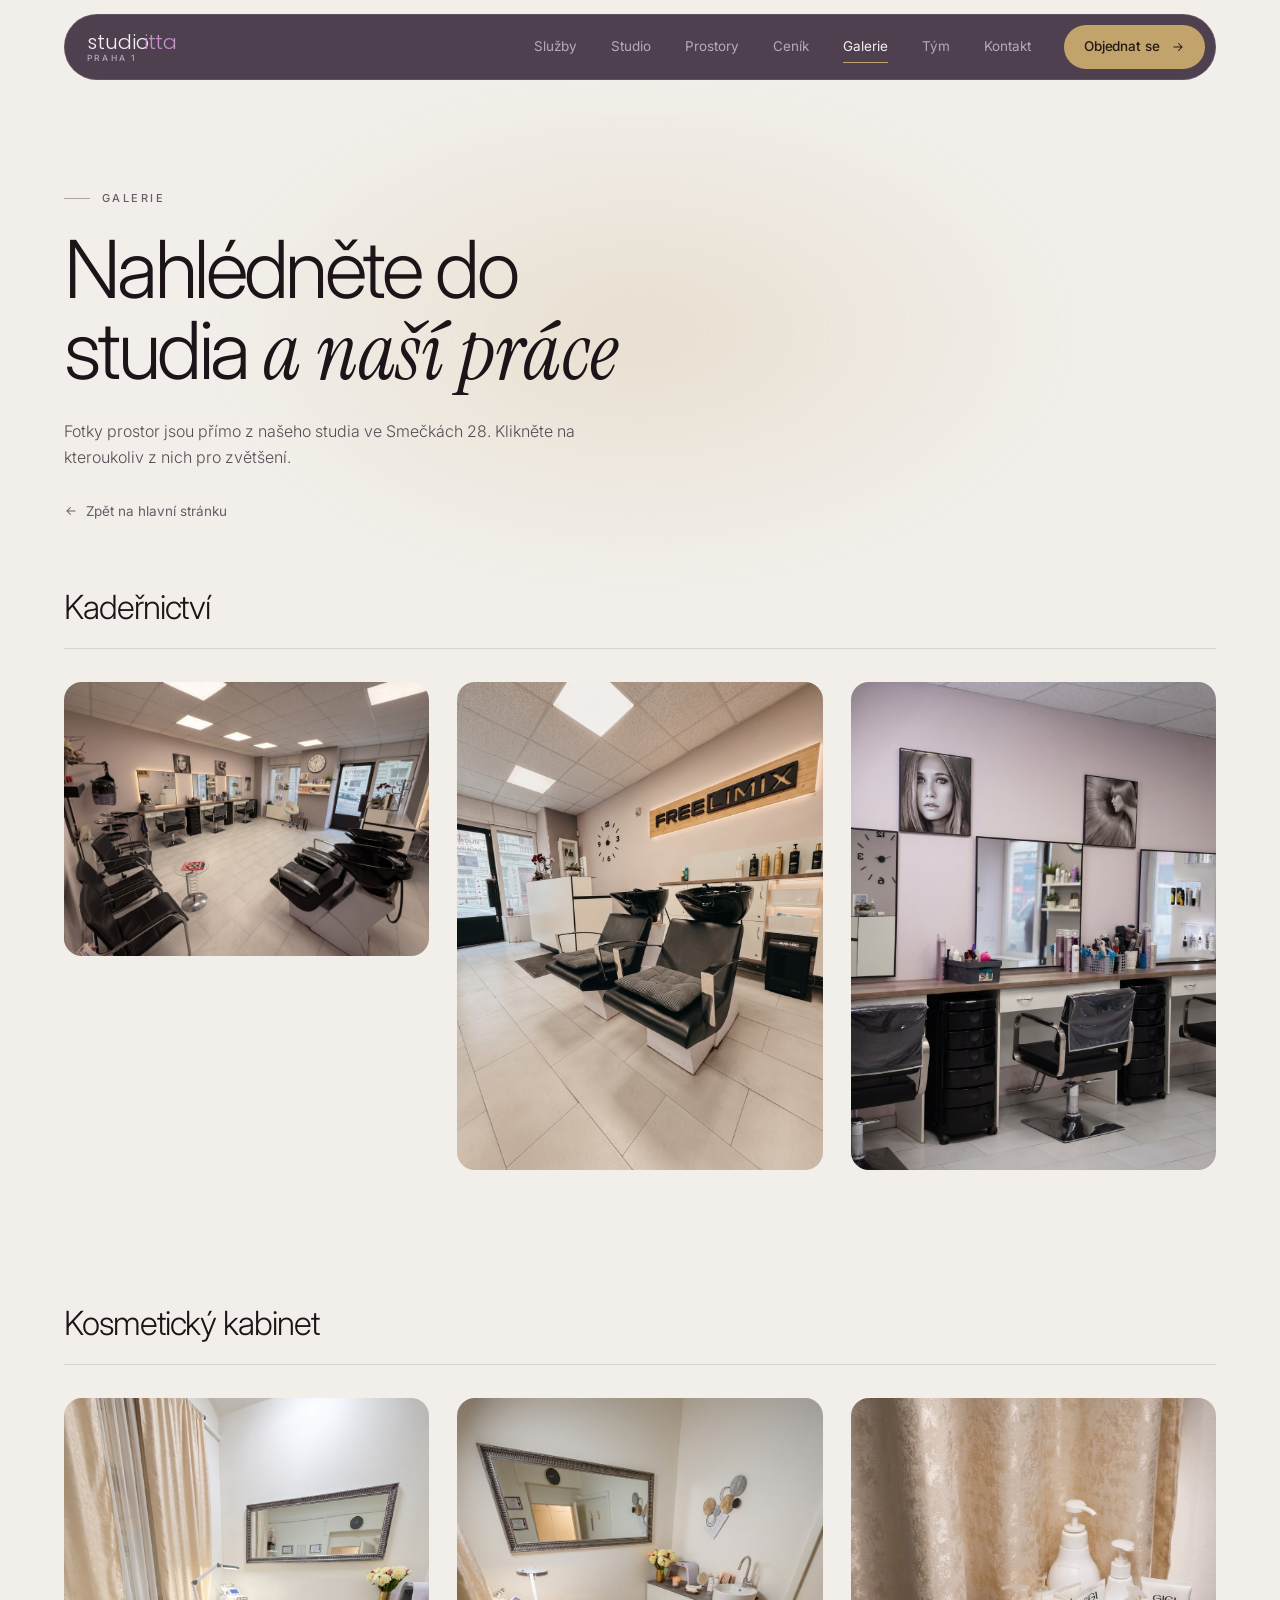
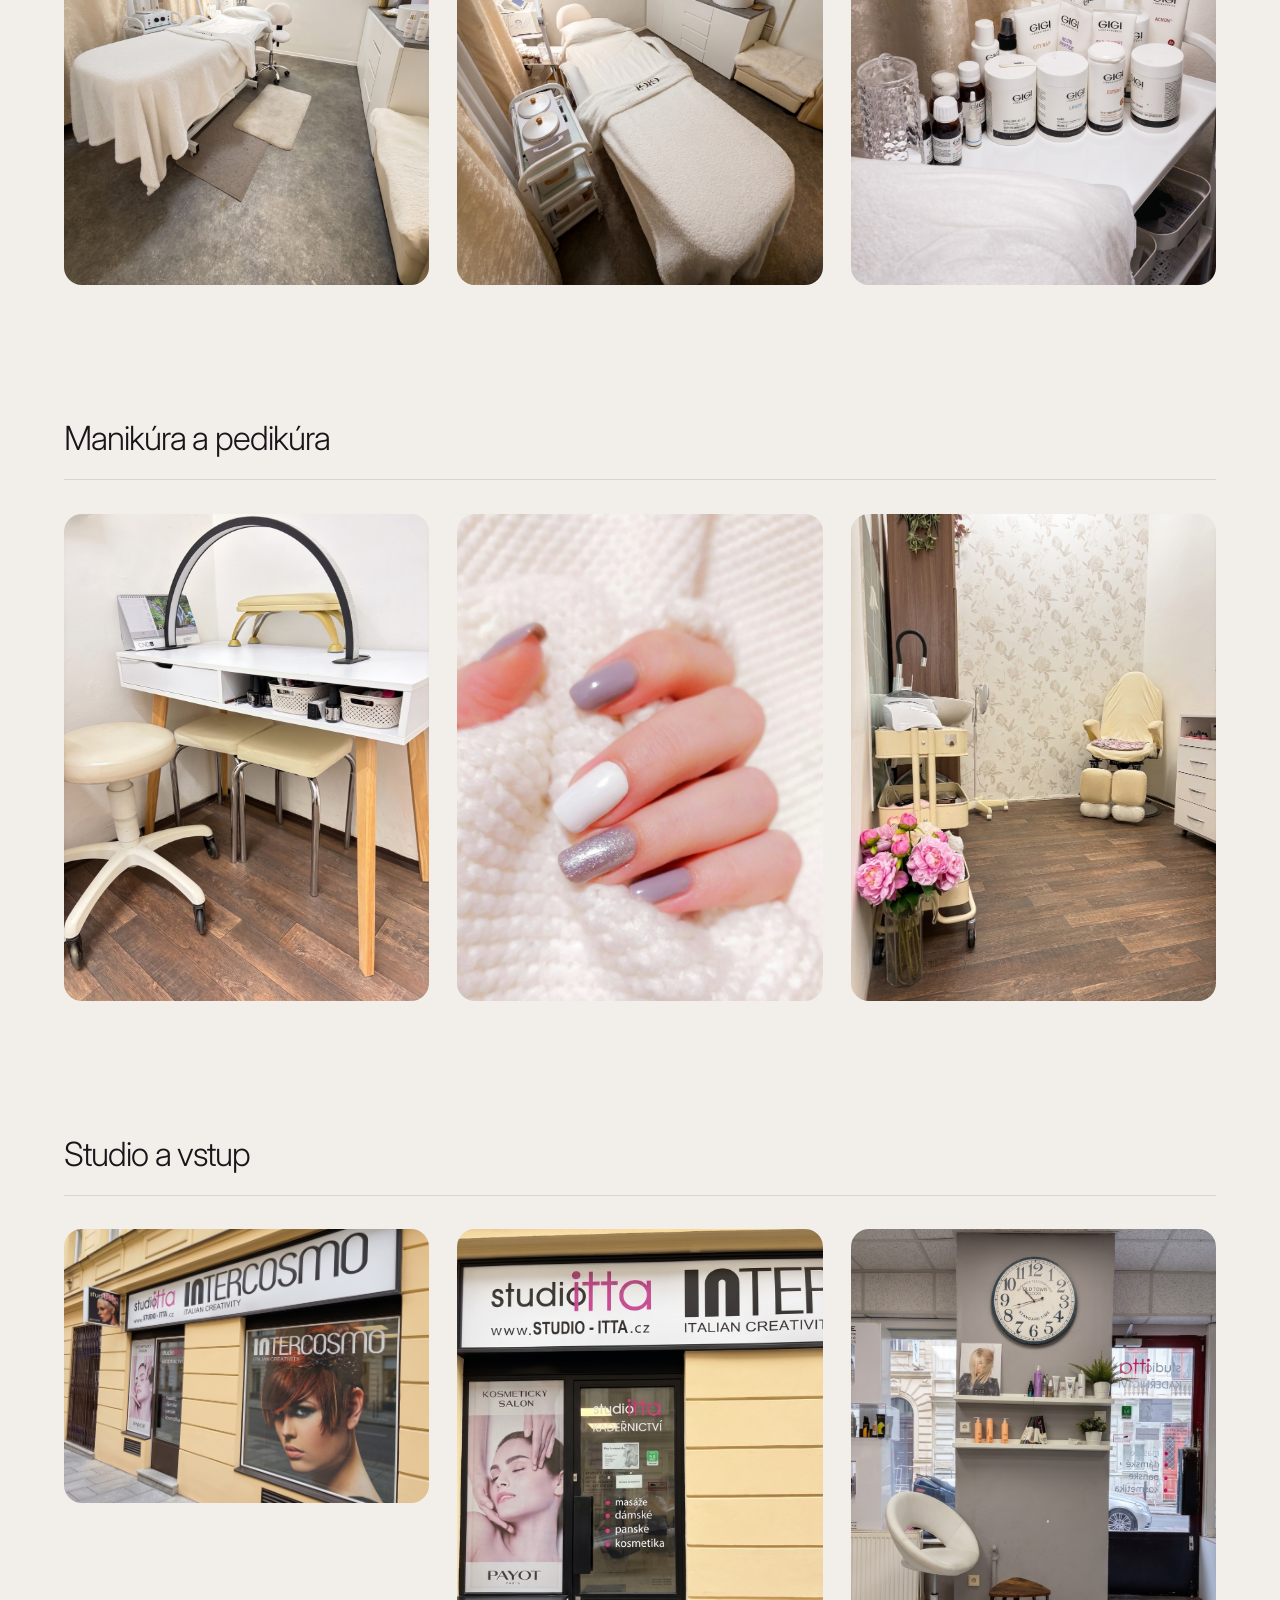
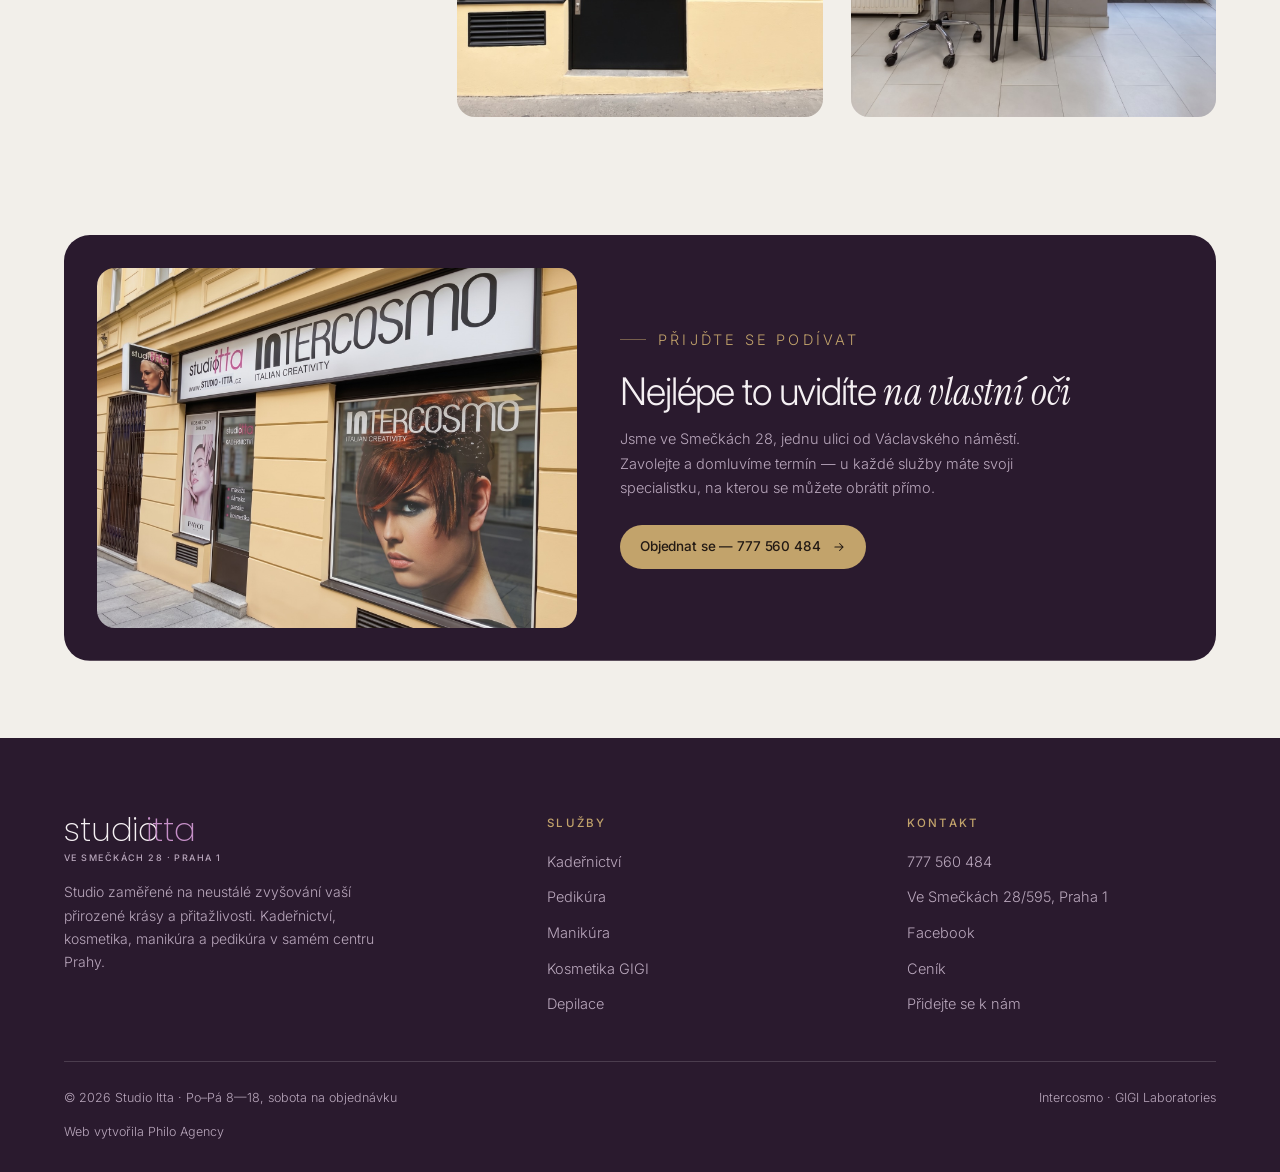
==== commit 0562eb2f: "Nahradit v galerii kabinet pedikúry ilustrační fotkou manikúry V sekci Manikúra a pedikúra místo kab" ====
--- a/galerie.html
+++ b/galerie.html
@@ -4,7 +4,7 @@
 <meta charset="utf-8">
 <meta name="viewport" content="width=device-width, initial-scale=1">
 <title>Fotogalerie — Studio Itta, Ve Smečkách 28, Praha 1</title>
-<meta name="description" content="Fotogalerie Studia Itta ve Smečkách 28 v Praze 1. Kadeřnictví, kosmetický kabinet, nehtové studio i vstup do salonu na skutečných fotkách z našich prostor.">
+<meta name="description" content="Fotogalerie Studia Itta ve Smečkách 28 v Praze 1. Nahlédněte do kadeřnictví, kosmetického kabinetu, nehtového studia i ke vstupu do salonu.">
 <meta name="theme-color" content="#2A1A2E">
 <link rel="canonical" href="https://studio-itta.cz/galerie.html">
 <link rel="icon" href="assets/favicon.svg" type="image/svg+xml">
@@ -84,7 +84,7 @@
     <p class="eyebrow fade-up" style="--d:.1s">Galerie</p>
     <h1 class="fade-up" style="--d:.18s">Nahlédněte do studia <em class="serif">a naší práce</em></h1>
     <p class="lead fade-up" style="--d:.28s">
-      Všechny fotky jsou z našich prostor ve Smečkách 28 — žádné ilustrační obrázky.
+      Fotky prostor jsou přímo z našeho studia ve Smečkách 28.
       Klikněte na kteroukoliv z nich pro zvětšení.
     </p>
     <a href="index.html" class="pagehead-back fade-up" style="--d:.36s">
@@ -174,10 +174,12 @@
       </figure>
 
       <figure class="shot r" style="--d:.04s" role="button" tabindex="0">
-        <img src="assets/studio-pedikura-mistnost.jpg" width="1049" height="1400" loading="lazy"
-             alt="Kabinet pro pedikúru s polohovacím křeslem, vozíkem a kyticí pivoněk">
-        <span class="zoom" aria-hidden="true"><svg width="14" height="14" viewBox="0 0 24 24" fill="none" stroke="currentColor" stroke-width="2" stroke-linecap="round"><path d="M15 3h6v6M9 21H3v-6M21 3l-7 7M3 21l7-7"/></svg></span>
-        <figcaption>Kabinet pedikúry</figcaption>
+        <!-- čtvercovou fotku zobrazujeme ořízlou na 3:4 jako sousední; rozměry pro rozložení mřížky -->
+        <img src="assets/sluzba-manikura.jpg" width="900" height="1200" loading="lazy"
+             style="aspect-ratio:3/4;object-fit:cover"
+             alt="Ilustrační foto: detail rukou s upravenou manikúrou a lakem">
+        <span class="zoom" aria-hidden="true"><svg width="14" height="14" viewBox="0 0 24 24" fill="none" stroke="currentColor" stroke-width="2" stroke-linecap="round"><path d="M15 3h6v6M9 21H3v-6M21 3l-7 7M3 21l7-7"/></svg></span>
+        <figcaption>Manikúra — ilustrační foto</figcaption>
       </figure>
 
       <figure class="shot r" style="--d:.08s" role="button" tabindex="0">
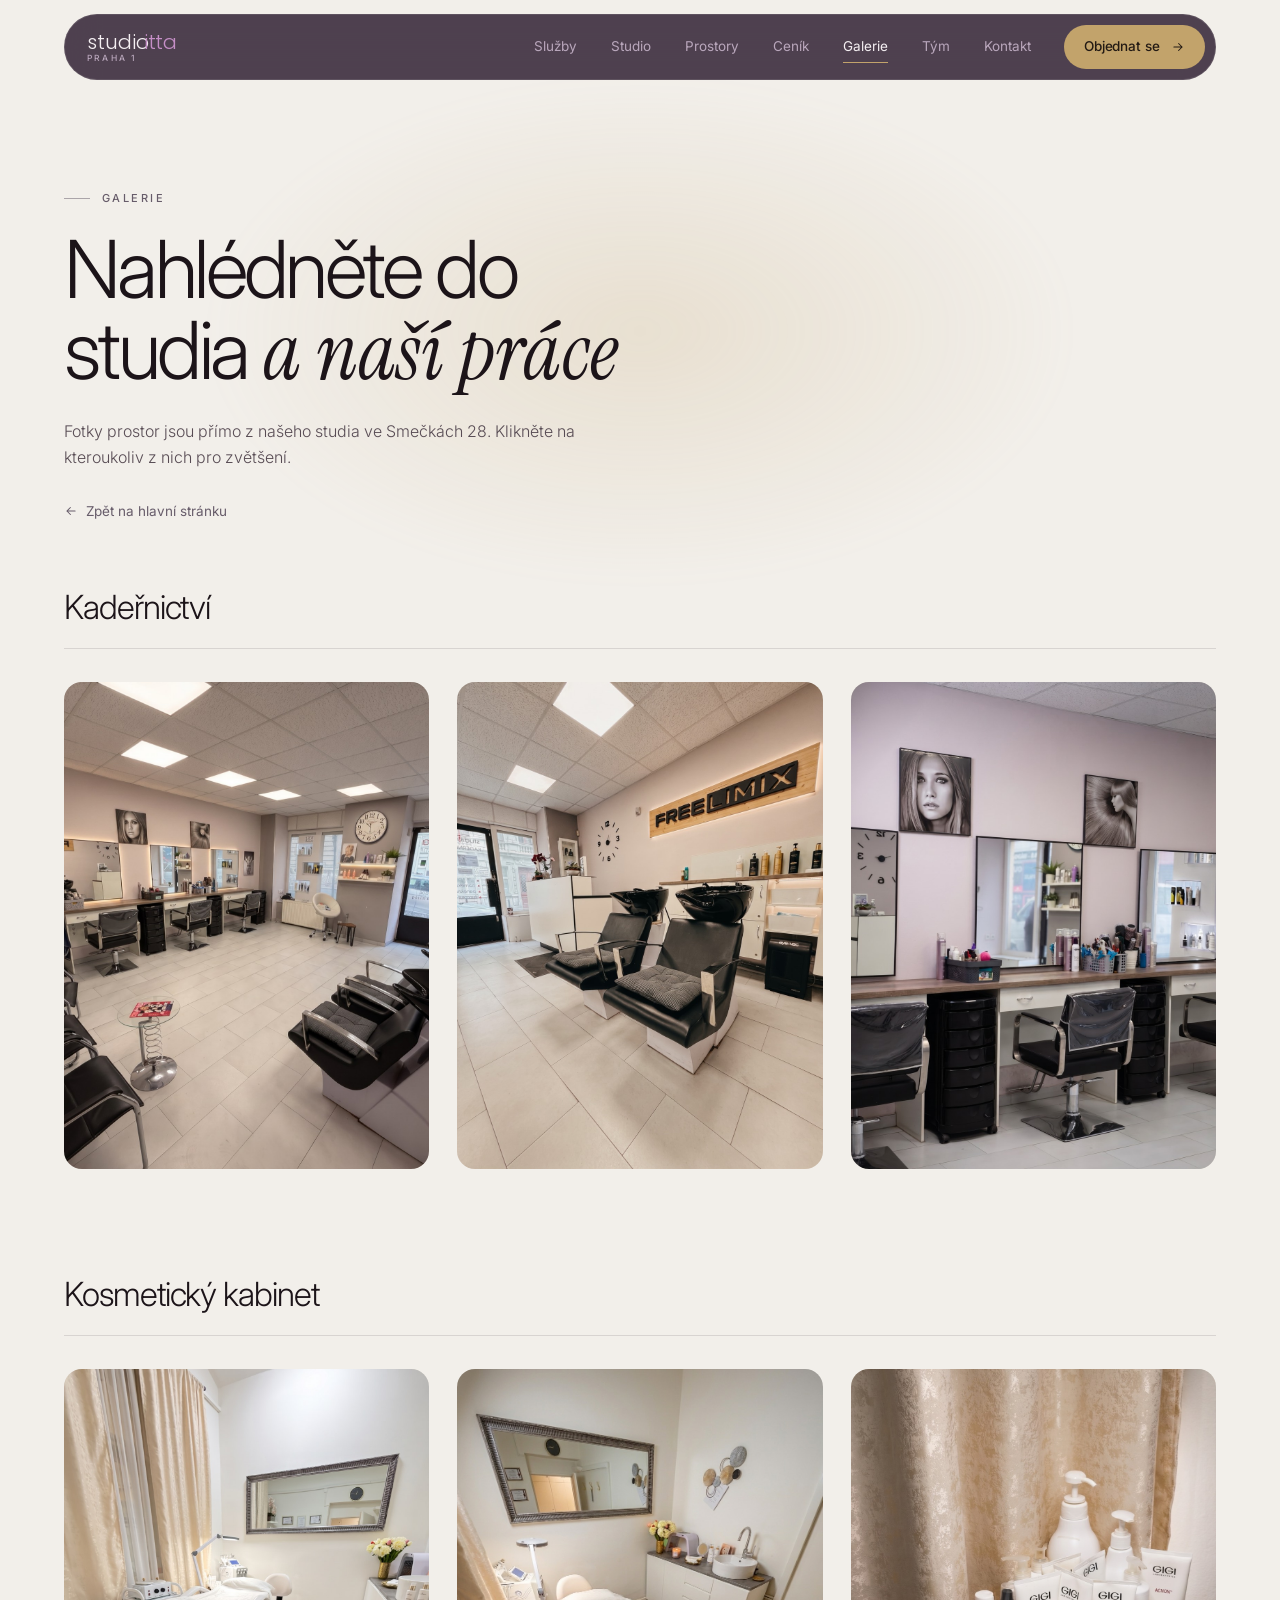
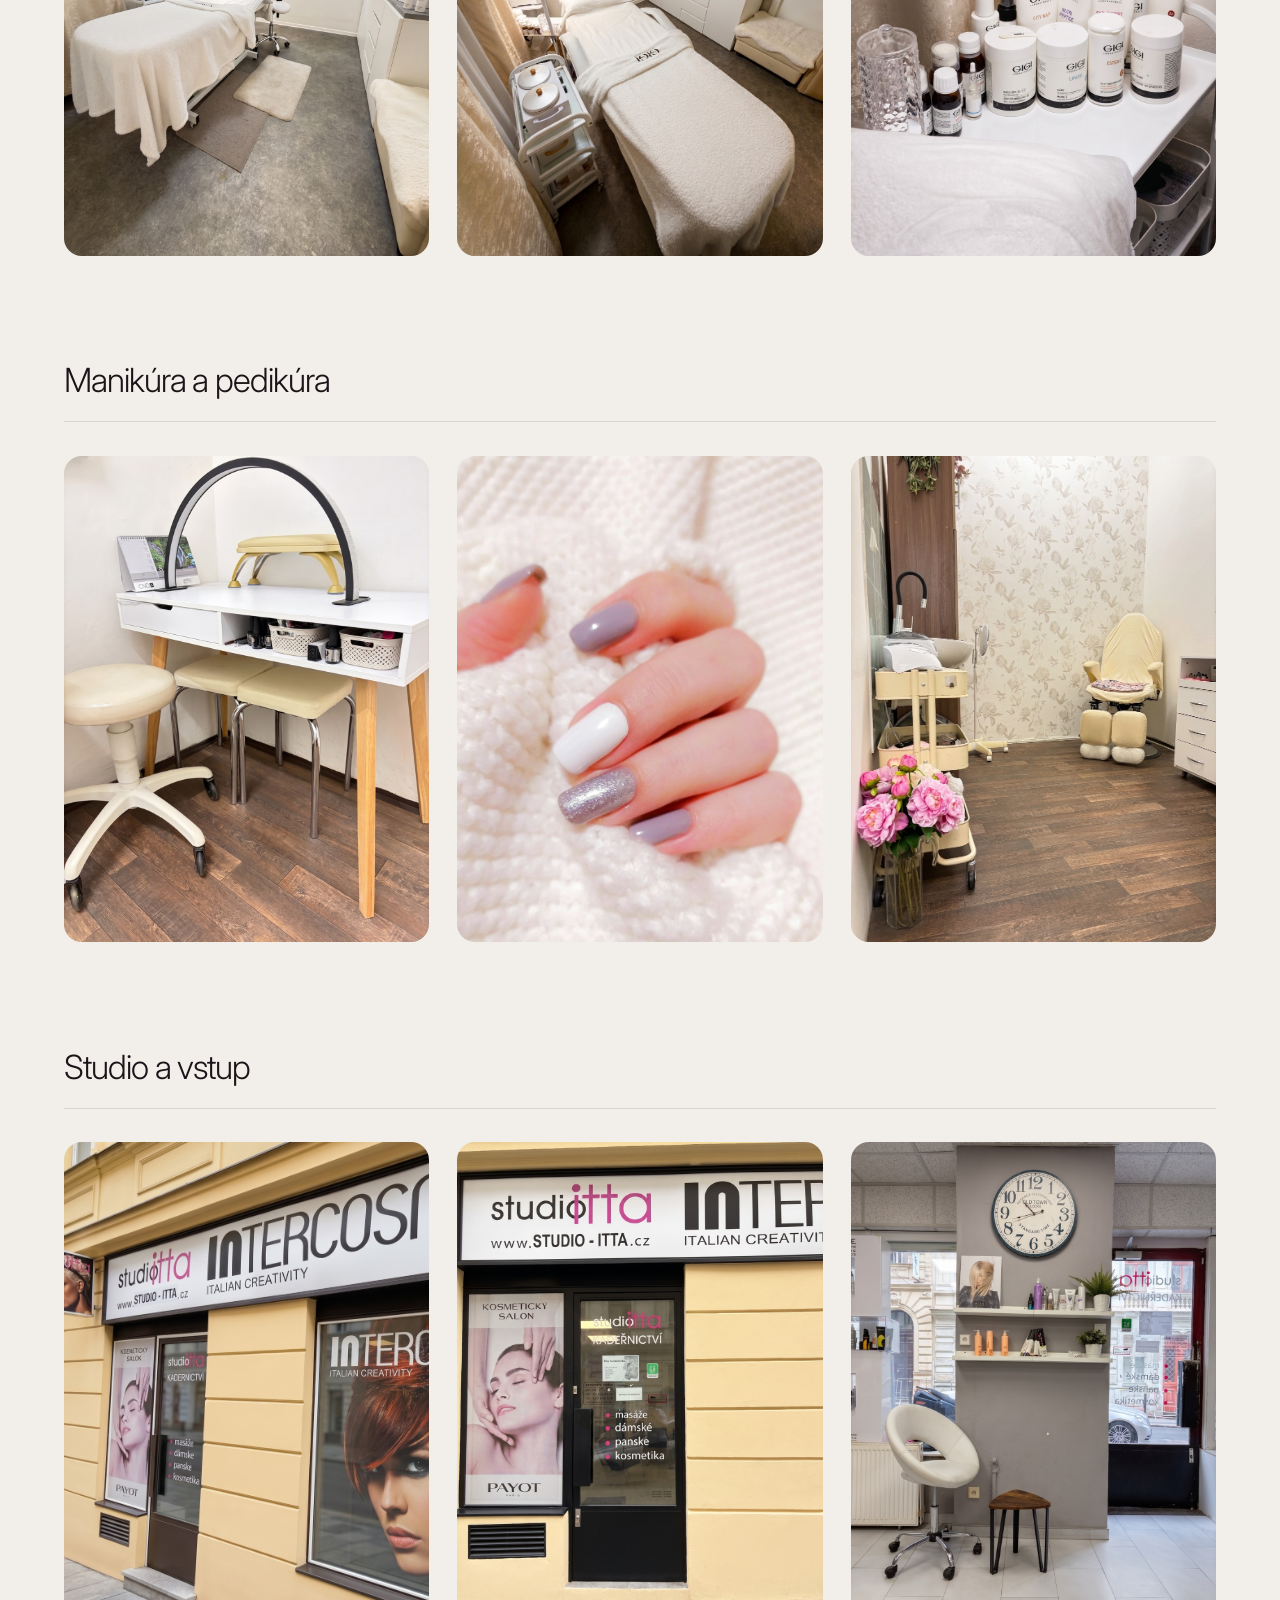
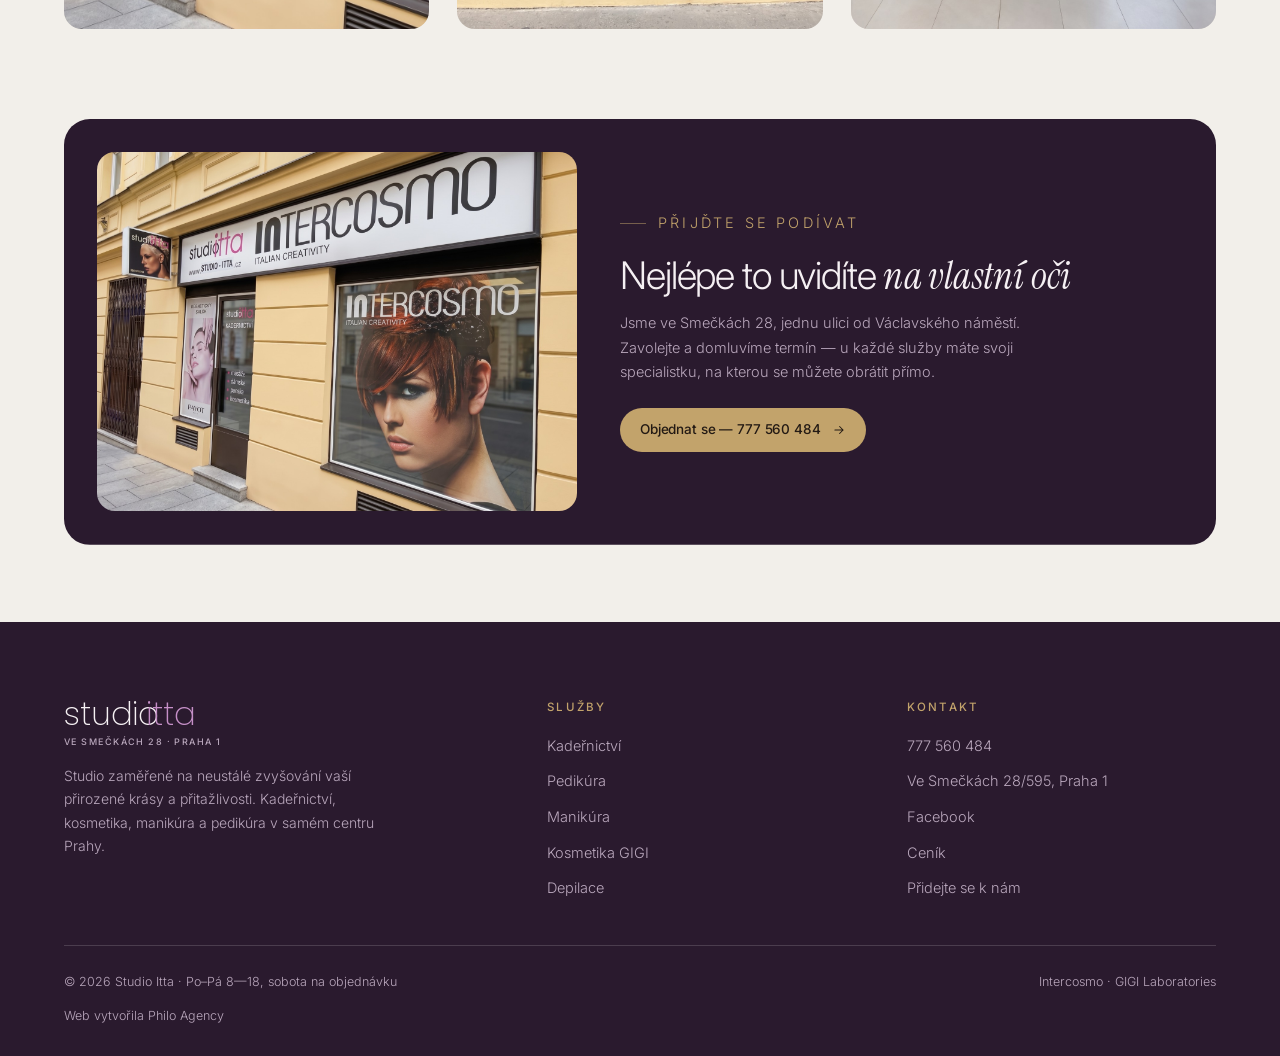
==== commit 01ba7f38: "Zarovnat fotky v galerii do stejně vysokých řad Všechny dlaždice v galerii mají teď jednotný poměr 3" ====
--- a/galerie.html
+++ b/galerie.html
@@ -174,9 +174,7 @@
       </figure>
 
       <figure class="shot r" style="--d:.04s" role="button" tabindex="0">
-        <!-- čtvercovou fotku zobrazujeme ořízlou na 3:4 jako sousední; rozměry pro rozložení mřížky -->
-        <img src="assets/sluzba-manikura.jpg" width="900" height="1200" loading="lazy"
-             style="aspect-ratio:3/4;object-fit:cover"
+        <img src="assets/sluzba-manikura.jpg" width="1200" height="1200" loading="lazy"
              alt="Ilustrační foto: detail rukou s upravenou manikúrou a lakem">
         <span class="zoom" aria-hidden="true"><svg width="14" height="14" viewBox="0 0 24 24" fill="none" stroke="currentColor" stroke-width="2" stroke-linecap="round"><path d="M15 3h6v6M9 21H3v-6M21 3l-7 7M3 21l7-7"/></svg></span>
         <figcaption>Manikúra — ilustrační foto</figcaption>
@@ -202,6 +200,7 @@
     <div class="wall-grid">
       <figure class="shot r" role="button" tabindex="0">
         <img src="assets/studio-vyloha-intercosmo.jpg" width="1600" height="1199" loading="lazy"
+             style="object-position:25% 50%"
              alt="Výloha Studia Itta ve Smečkách 28 s nápisem studio itta a logem Intercosmo">
         <span class="zoom" aria-hidden="true"><svg width="14" height="14" viewBox="0 0 24 24" fill="none" stroke="currentColor" stroke-width="2" stroke-linecap="round"><path d="M15 3h6v6M9 21H3v-6M21 3l-7 7M3 21l7-7"/></svg></span>
         <figcaption>Výloha ve Smečkách 28</figcaption>
--- a/assets/site.css
+++ b/assets/site.css
@@ -445,7 +445,7 @@
 }
 .strip-track{
   display:flex;width:max-content;gap:var(--gap);
-  animation:stripscroll 42s linear infinite;will-change:transform;
+  animation:stripscroll 29s linear infinite;will-change:transform;
 }
 .striproll:hover .strip-track,
 .striproll:focus-within .strip-track{animation-play-state:paused}
@@ -458,8 +458,8 @@
 .strip-item:hover img{transform:scale(1.05)}
 @keyframes stripscroll{
   from{transform:translate3d(0,0,0)}
-  /* posun přesně o jednu ze tří skupin (včetně mezery za ní) */
-  to  {transform:translate3d(calc(-100% / 3 - var(--gap) / 3),0,0)}
+  /* posun přesně o jednu ze čtyř skupin (včetně mezery za ní) */
+  to  {transform:translate3d(calc(-25% - var(--gap) * 3 / 4),0,0)}
 }
 
 /* ---------- dárkový poukaz ---------- */
@@ -723,23 +723,17 @@
 }
 .wall-head h2{font-size:clamp(23px,2.6vw,34px);font-weight:300;letter-spacing:-.032em}
 
-/* ---------- zdivo ---------- */
-.wall-grid{--cols:3;columns:var(--cols);column-gap:var(--gap)}
-/* s JS (galerie.js): fotky jdou po řádcích zleva, neúplná poslední řada tak začíná vlevo;
-   samotné CSS columns řadí po sloupcích a vyrovnáváním výšek zbytek odsouvají doprava */
-.wall-grid.is-rows{
-  display:grid;grid-template-columns:repeat(var(--cols),minmax(0,1fr));
-  grid-auto-rows:1px;grid-auto-flow:row dense;align-items:start;
-}
-.wall-grid.is-rows .shot{margin-bottom:0}
+/* ---------- mřížka: všechny dlaždice mají stejný poměr 3:4, řady jsou zarovnané;
+   fotky na šířku se ořezávají (object-position u konkrétní fotky), lightbox ukáže celou ---------- */
+.wall-grid{--cols:3;display:grid;grid-template-columns:repeat(var(--cols),minmax(0,1fr));gap:var(--gap)}
 .shot{
-  break-inside:avoid;margin-bottom:var(--gap);position:relative;
+  position:relative;
   border-radius:var(--radius);overflow:hidden;background:var(--bg-alt);
   cursor:pointer;display:block;width:100%;padding:0;border:0;text-align:left;
   transition:transform .55s var(--e-out) var(--d,0s), opacity .8s var(--e-out) var(--d,0s),
              box-shadow .55s var(--e-out);
 }
-.shot img{width:100%;height:auto;display:block;transition:transform 1.1s var(--e-out)}
+.shot img{width:100%;height:auto;aspect-ratio:3/4;object-fit:cover;display:block;transition:transform 1.1s var(--e-out)}
 .shot:hover{transform:translateY(-5px);box-shadow:0 28px 54px -32px rgba(42,26,46,.55)}
 .shot:hover img{transform:scale(1.05)}
 .shot:focus-visible{outline:2px solid var(--brand);outline-offset:3px}
@@ -800,7 +794,6 @@
 .lb-close:focus-visible{outline:2px solid var(--gold);outline-offset:3px}
 
 @media (max-width:1000px){
-  .wall-grid{--cols:2}
   .lb-prev{left:6px} .lb-next{right:6px}
   .lb-stage{max-width:94vw}
 }
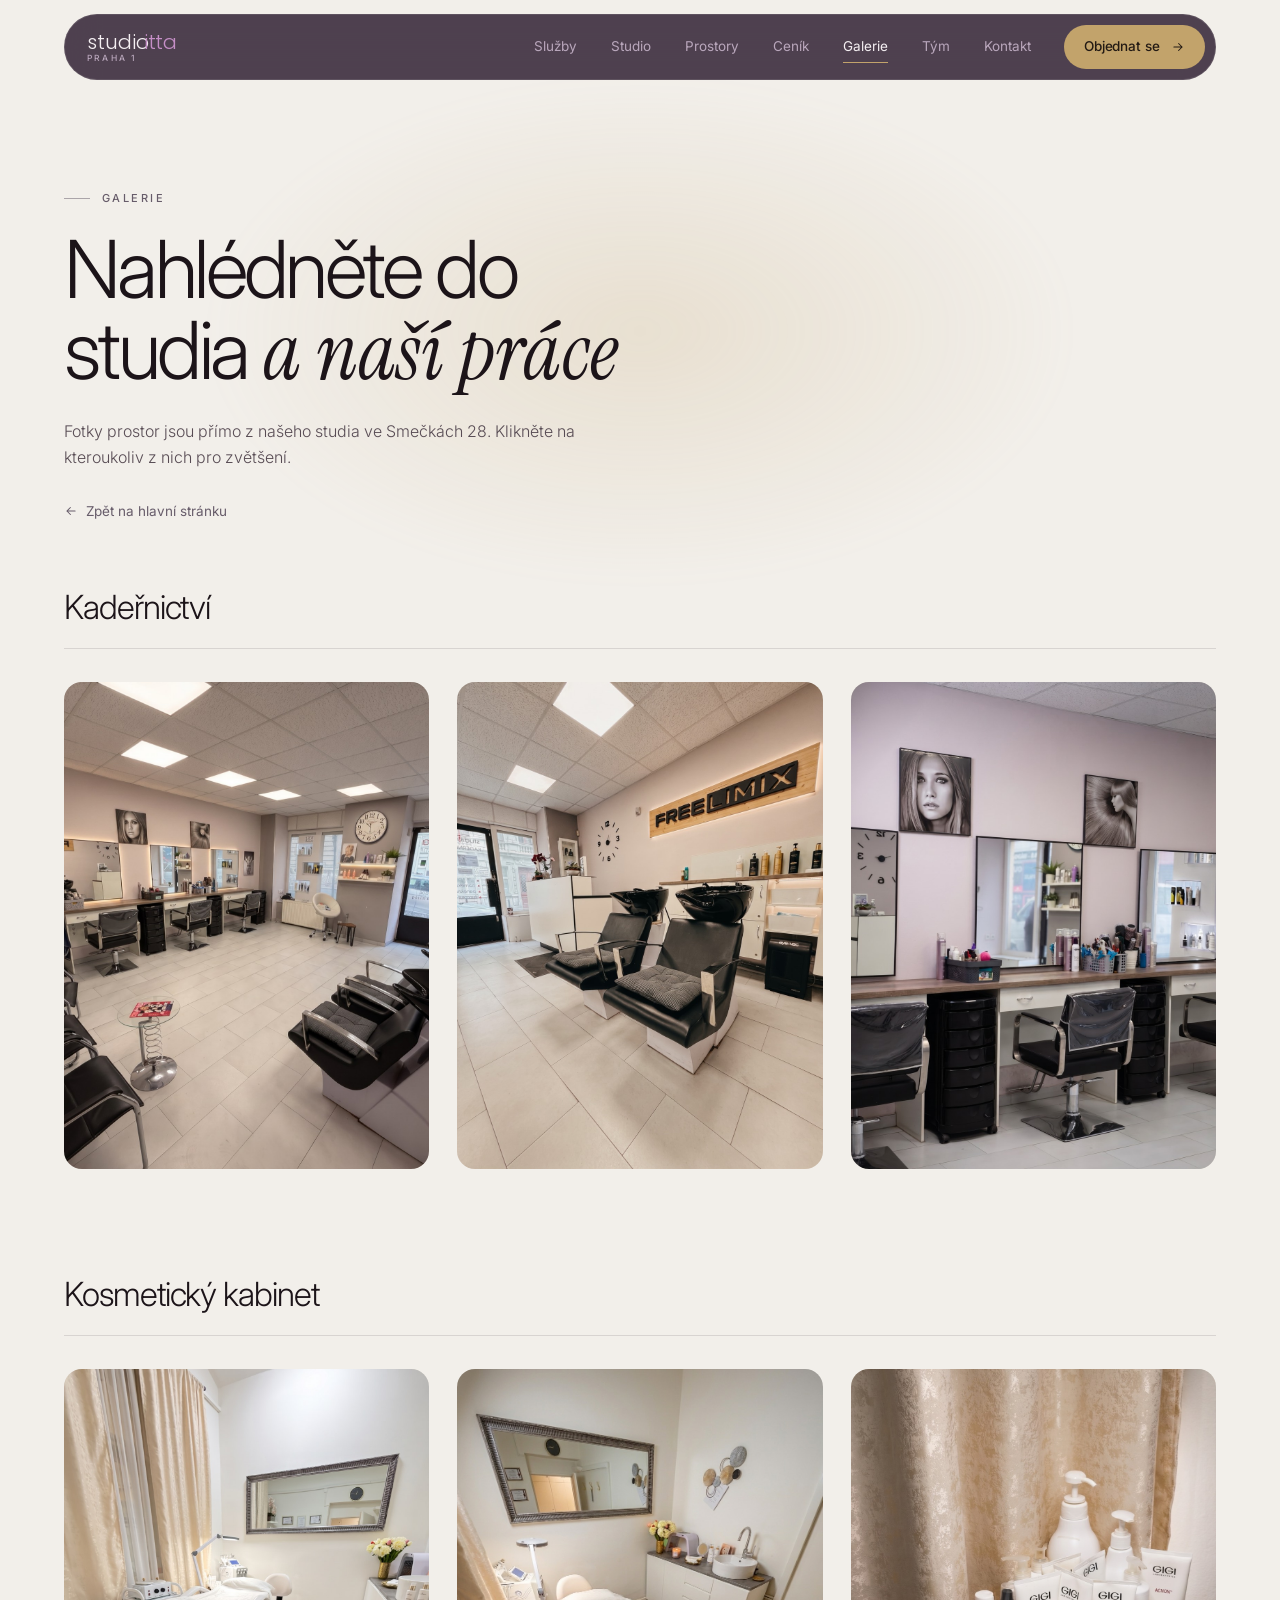
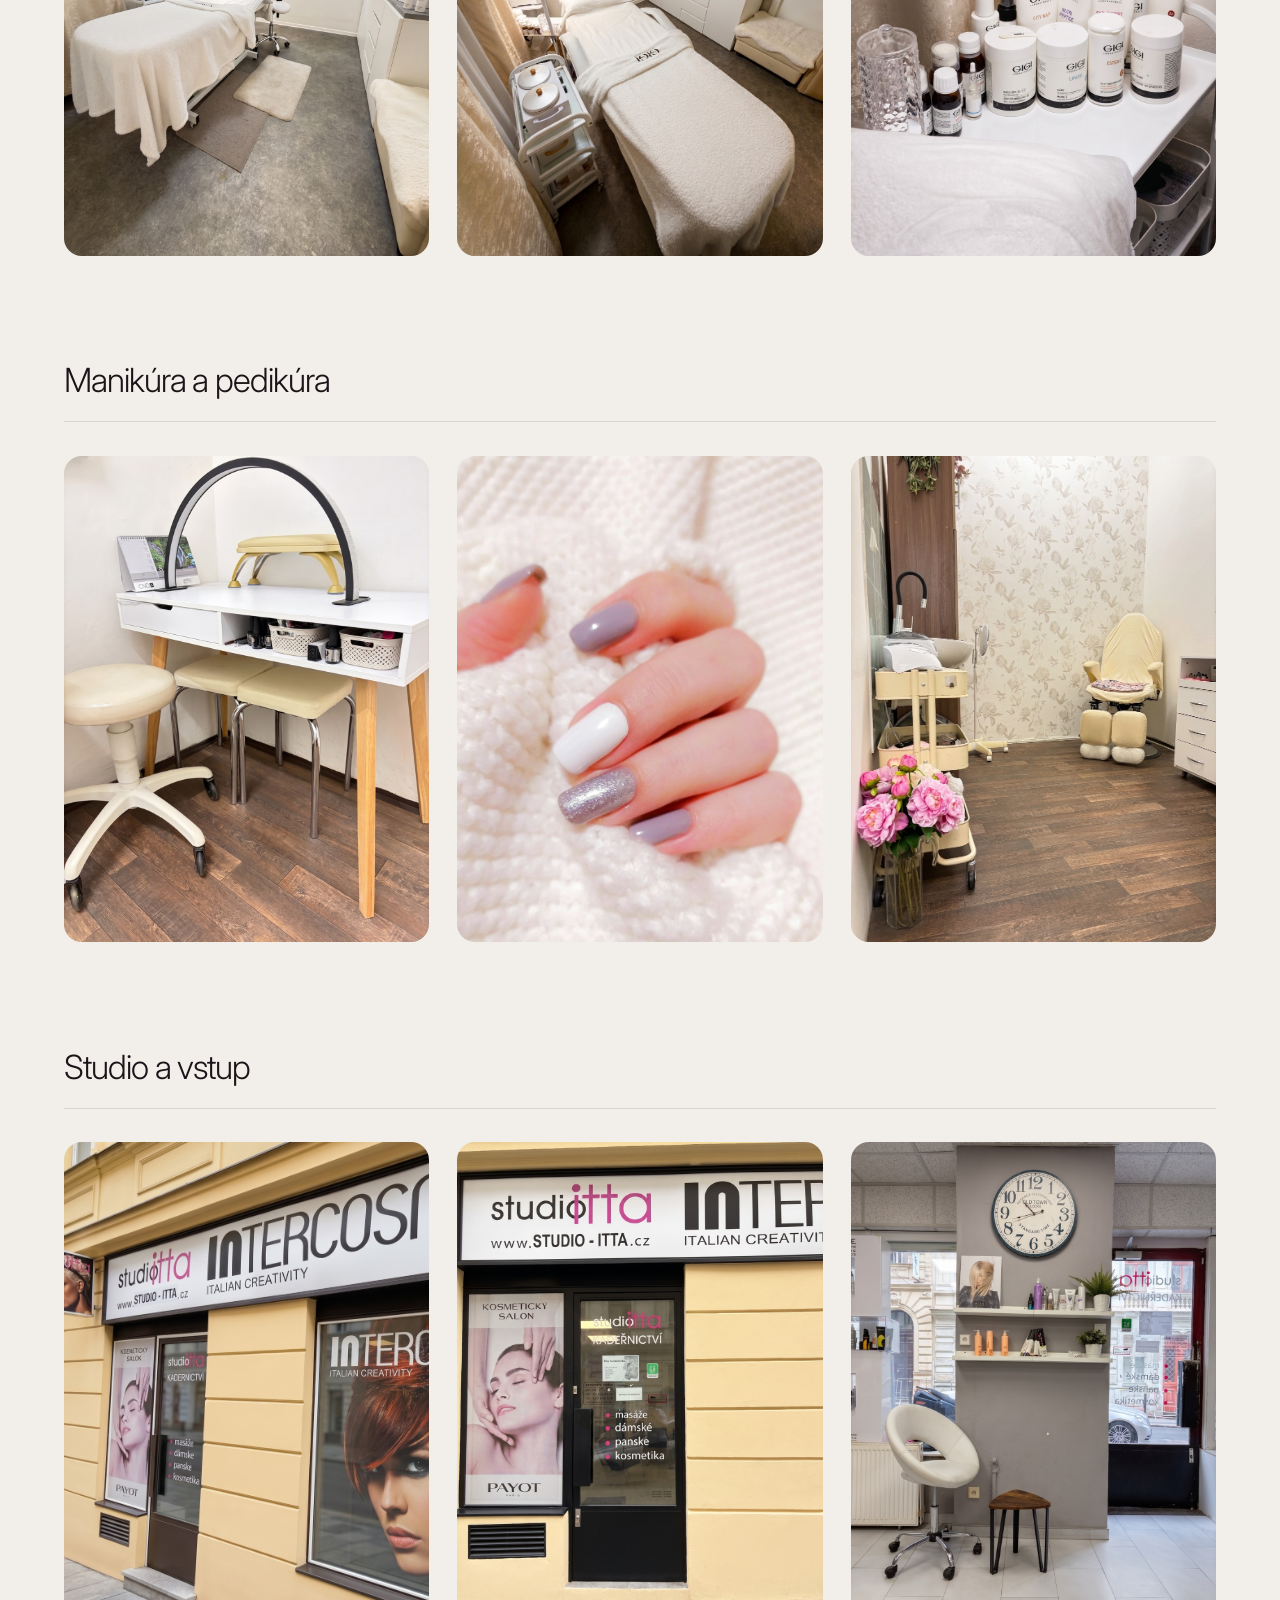
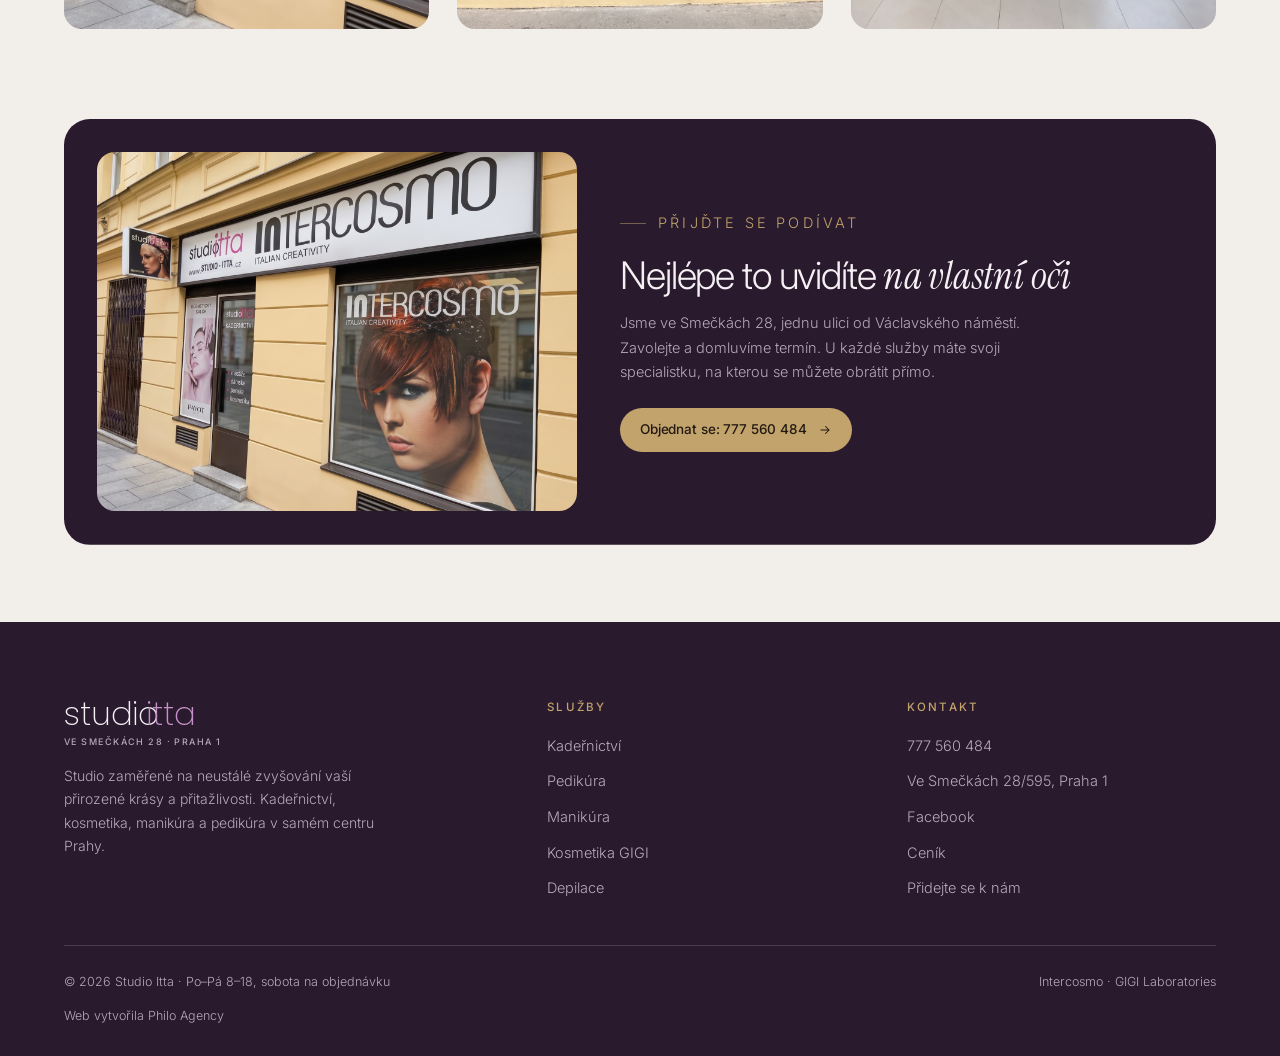
==== commit c1ff5052: "Odstranit pomlčky z textů webu Pomlčky v textu, titulcích, alt textech a strukturovaných datech nahr" ====
--- a/galerie.html
+++ b/galerie.html
@@ -3,7 +3,7 @@
 <head>
 <meta charset="utf-8">
 <meta name="viewport" content="width=device-width, initial-scale=1">
-<title>Fotogalerie — Studio Itta, Ve Smečkách 28, Praha 1</title>
+<title>Fotogalerie | Studio Itta, Ve Smečkách 28, Praha 1</title>
 <meta name="description" content="Fotogalerie Studia Itta ve Smečkách 28 v Praze 1. Nahlédněte do kadeřnictví, kosmetického kabinetu, nehtového studia i ke vstupu do salonu.">
 <meta name="theme-color" content="#2A1A2E">
 <link rel="canonical" href="https://studio-itta.cz/galerie.html">
@@ -14,8 +14,8 @@
 <!-- Open Graph -->
 <meta property="og:type" content="website">
 <meta property="og:locale" content="cs_CZ">
-<meta property="og:title" content="Fotogalerie — Studio Itta">
-<meta property="og:description" content="Nahlédněte do studia a naší práce. Kadeřnictví, kosmetika, nehtová péče — Ve Smečkách 28, Praha 1.">
+<meta property="og:title" content="Fotogalerie | Studio Itta">
+<meta property="og:description" content="Nahlédněte do studia a naší práce. Kadeřnictví, kosmetika, nehtová péče. Ve Smečkách 28, Praha 1.">
 <meta property="og:image" content="assets/studio-salon-celkovy-pohled.jpg">
 
 <link rel="preconnect" href="https://fonts.googleapis.com">
@@ -31,7 +31,7 @@
 <!-- =========================== HEADER =========================== -->
 <header class="header" id="header">
   <div class="header-inner">
-    <a href="index.html" class="brand" aria-label="Studio Itta — domů">
+    <a href="index.html" class="brand" aria-label="Studio Itta, domů">
       <span class="brand-lockup">
         <span>studio<b>itta</b></span>
         <small>Praha 1</small>
@@ -104,7 +104,7 @@
     <div class="wall-grid">
       <figure class="shot r" role="button" tabindex="0">
         <img src="assets/studio-salon-celkovy-pohled.jpg" width="1900" height="1424" loading="lazy"
-             alt="Kadeřnický salon Studia Itta — stanoviště se zrcadly, mycí boxy a prosklený vstup do ulice">
+             alt="Kadeřnický salon Studia Itta: stanoviště se zrcadly, mycí boxy a prosklený vstup do ulice">
         <span class="zoom" aria-hidden="true"><svg width="14" height="14" viewBox="0 0 24 24" fill="none" stroke="currentColor" stroke-width="2" stroke-linecap="round"><path d="M15 3h6v6M9 21H3v-6M21 3l-7 7M3 21l7-7"/></svg></span>
         <figcaption>Salon v celkovém pohledu</figcaption>
       </figure>
@@ -136,7 +136,7 @@
     <div class="wall-grid">
       <figure class="shot r" role="button" tabindex="0">
         <img src="assets/studio-kosmetika-kabinet-zrcadlo.jpg" width="1124" height="1500" loading="lazy"
-             alt="Kosmetický kabinet Studia Itta — ošetřovací lehátko, lupa s osvětlením a zdobené zrcadlo">
+             alt="Kosmetický kabinet Studia Itta: ošetřovací lehátko, lupa s osvětlením a zdobené zrcadlo">
         <span class="zoom" aria-hidden="true"><svg width="14" height="14" viewBox="0 0 24 24" fill="none" stroke="currentColor" stroke-width="2" stroke-linecap="round"><path d="M15 3h6v6M9 21H3v-6M21 3l-7 7M3 21l7-7"/></svg></span>
         <figcaption>Ošetřovna se zrcadlem</figcaption>
       </figure>
@@ -177,7 +177,7 @@
         <img src="assets/sluzba-manikura.jpg" width="1200" height="1200" loading="lazy"
              alt="Ilustrační foto: detail rukou s upravenou manikúrou a lakem">
         <span class="zoom" aria-hidden="true"><svg width="14" height="14" viewBox="0 0 24 24" fill="none" stroke="currentColor" stroke-width="2" stroke-linecap="round"><path d="M15 3h6v6M9 21H3v-6M21 3l-7 7M3 21l7-7"/></svg></span>
-        <figcaption>Manikúra — ilustrační foto</figcaption>
+        <figcaption>Manikúra, ilustrační foto</figcaption>
       </figure>
 
       <figure class="shot r" style="--d:.08s" role="button" tabindex="0">
@@ -237,10 +237,10 @@
         <h3>Nejlépe to uvidíte <em class="serif">na vlastní oči</em></h3>
         <p>
           Jsme ve Smečkách 28, jednu ulici od Václavského náměstí. Zavolejte a domluvíme
-          termín — u každé služby máte svoji specialistku, na kterou se můžete obrátit přímo.
+          termín. U každé služby máte svoji specialistku, na kterou se můžete obrátit přímo.
         </p>
         <a href="index.html#kontakt" class="btn btn-gold btn-sm">
-          Objednat se — 777 560 484
+          Objednat se: 777 560 484
           <svg width="14" height="14" viewBox="0 0 24 24" fill="none" stroke="currentColor" stroke-width="1.8" stroke-linecap="round" stroke-linejoin="round" aria-hidden="true"><path d="M5 12h14M13 6l6 6-6 6"/></svg>
         </a>
       </div>
@@ -289,7 +289,7 @@
     </div>
 
     <div class="footer-bottom">
-      <span>© <span id="year">2026</span> Studio Itta · Po–Pá 8—18, sobota na objednávku</span>
+      <span>© <span id="year">2026</span> Studio Itta · Po–Pá 8–18, sobota na objednávku</span>
       <span>Intercosmo · GIGI Laboratories</span>
     </div>
 
@@ -329,7 +329,7 @@
   "@context": "https://schema.org",
   "@type": "ImageGallery",
   "name": "Fotogalerie Studia Itta",
-  "description": "Fotografie prostor Studia Itta ve Smečkách 28 v Praze 1 — kadeřnictví, kosmetický kabinet, nehtové studio a vstup do salonu.",
+  "description": "Fotografie prostor Studia Itta ve Smečkách 28 v Praze 1: kadeřnictví, kosmetický kabinet, nehtové studio a vstup do salonu.",
   "url": "https://studio-itta.cz/galerie.html",
   "isPartOf": {
     "@type": "WebSite",
--- a/assets/site.css
+++ b/assets/site.css
@@ -60,11 +60,16 @@
 
 .skip{position:absolute;left:-9999px;top:0;z-index:999;background:var(--deep);color:var(--on-deep);padding:12px 20px;border-radius:0 0 12px 0}
 .skip:focus{left:0}
+/* text jen pro čtečky obrazovky a vyhledávače — vizuálně skrytý, v layoutu nezabírá místo */
+.sr-only{position:absolute;width:1px;height:1px;margin:-1px;padding:0;border:0;overflow:hidden;clip:rect(0 0 0 0);clip-path:inset(50%);white-space:nowrap}
 
 /* ---------- layout ---------- */
 .wrap{width:100%;max-width:1280px;margin-inline:auto;padding-inline:var(--pad)}
 .wrap-tight{width:100%;max-width:960px;margin-inline:auto;padding-inline:var(--pad)}
 section{position:relative}
+/* skok na kotvu (menu, přesměrování ze starého webu): štítek sekce nesmí zajet pod plovoucí hlavičku.
+   92 px = spodní hrana hlavičky (~80 px) + 12 px vzduchu; od 1533 px, kde --section dosáhne 92 px, je to 0 */
+main > section[id]{scroll-margin-top:calc(92px - var(--section))}
 
 /* ---------- type ---------- */
 .serif{font-family:var(--serif);font-style:italic;font-weight:400;letter-spacing:.005em}
@@ -161,20 +166,26 @@
 .burger[aria-expanded="true"] span:first-child{transform:translateY(3.25px) rotate(45deg)}
 .burger[aria-expanded="true"] span:last-child{transform:translateY(-3.25px) rotate(-45deg)}
 
-/* mobile drawer */
+/* mobile drawer
+   Obsah se centruje přes auto okraje (ne justify-content:center) — když je vyšší než obrazovka,
+   nepřeteče nahoru pod hlavičku, ale drawer se dá odscrollovat. Velikost písma se řídí i výškou
+   okna (svh), aby se na telefonu vešlo celé menu i s tlačítky nad lištu prohlížeče. */
 .drawer{
   position:fixed;inset:0;z-index:99;background:var(--deep);
-  display:flex;flex-direction:column;justify-content:center;gap:6px;
-  padding:100px var(--pad) 40px;
+  display:flex;flex-direction:column;
+  padding:calc(env(safe-area-inset-top) + 96px) var(--pad) calc(env(safe-area-inset-bottom) + 28px);
+  overflow-y:auto;overscroll-behavior:contain;-webkit-overflow-scrolling:touch;
   clip-path:inset(0 0 100% 0);
   transition:clip-path .7s var(--e-out);
   pointer-events:none;
 }
+.drawer > :first-child{margin-top:auto}
+.drawer > :last-child{margin-bottom:auto}
 .drawer.open{clip-path:inset(0 0 0 0);pointer-events:auto}
 /* jen přímé odkazy menu — tlačítka v .drawer-foot si nesou vlastní styl */
 .drawer > a{
-  font-size:clamp(28px,8vw,42px);font-weight:300;letter-spacing:-.03em;color:var(--on-deep);
-  padding:10px 0;border-bottom:1px solid var(--line-deep);
+  font-size:clamp(24px,min(8vw,5.4svh),42px);line-height:1.15;font-weight:300;letter-spacing:-.03em;color:var(--on-deep);
+  padding:clamp(7px,1.4svh,12px) 0;border-bottom:1px solid var(--line-deep);
   opacity:0;transform:translateY(24px);
   transition:opacity .6s var(--e-out), transform .6s var(--e-out), color .3s var(--e-ui);
 }
@@ -211,6 +222,7 @@
 }
 .hero-content{position:relative;z-index:2;text-align:center;display:flex;flex-direction:column;align-items:center}
 .hero .eyebrow{justify-content:center}
+.hero .eyebrow::before{display:none}
 .hero h1{max-width:17ch;margin:22px auto 0}
 .hero .lead{margin:26px auto 0;text-align:center;max-width:50ch}
 .hero-actions{display:flex;flex-wrap:wrap;gap:12px;justify-content:center;margin-top:34px}
@@ -300,7 +312,7 @@
   display:grid;place-items:center;flex:none;color:var(--ink-3);
   transition:background-color .4s var(--e-ui), color .4s var(--e-ui), border-color .4s var(--e-ui), transform .4s var(--e-out);
 }
-.svc:hover .svc-arrow{background:var(--brand);border-color:var(--brand);color:#fff;transform:rotate(-45deg)}
+.svc:hover .svc-arrow,.svc-arrow:focus-visible{background:var(--brand);border-color:var(--brand);color:#fff;transform:rotate(-45deg)}
 .svc-foot{margin-top:auto;padding-top:14px;display:flex;align-items:center;justify-content:space-between;gap:10px;border-top:1px solid var(--line)}
 .svc-price{font-size:13px;font-weight:500;color:var(--ink);letter-spacing:-.01em}
 .svc-price span{color:var(--ink-3);font-weight:400}
@@ -396,6 +408,14 @@
   animation:rowIn .6s var(--e-out) forwards;animation-delay:calc(var(--i,0) * 38ms);
 }
 @keyframes rowIn{to{opacity:1;transform:none}}
+/* skupina uvnitř dlouhého panelu (kosmetika): nadpis + krátký popis */
+.price-group{
+  padding:34px 0 8px;
+  opacity:0;transform:translateY(12px);
+  animation:rowIn .6s var(--e-out) forwards;animation-delay:calc(var(--i,0) * 38ms);
+}
+.price-group h4{font-size:11.5px;letter-spacing:.18em;text-transform:uppercase;color:var(--gold);font-weight:500}
+.price-group p{margin-top:8px;font-size:13px;line-height:1.6;color:var(--on-deep-2);font-weight:300;max-width:60ch}
 .price-row:hover{background:rgba(245,240,243,.045);padding-left:12px}
 .price-row .name{font-size:15px;font-weight:400;color:var(--on-deep);letter-spacing:-.01em}
 .price-row .meta{display:block;font-size:12px;color:var(--on-deep-2);margin-top:3px;font-weight:300;letter-spacing:.01em}
@@ -676,7 +696,7 @@
 @media (prefers-reduced-motion: reduce){
   html{scroll-behavior:auto}
   *,*::before,*::after{animation-duration:.001ms !important;animation-iteration-count:1 !important;transition-duration:.001ms !important}
-  .line>span,.fade-up,.r,.r-clip,.price-row{transform:none !important;opacity:1 !important;clip-path:none !important}
+  .line>span,.fade-up,.r,.r-clip,.price-row,.price-group{transform:none !important;opacity:1 !important;clip-path:none !important}
   .hero-figure{clip-path:none !important}
   .band-track,.strip-track{animation:none !important}
   .striproll{overflow-x:auto}
